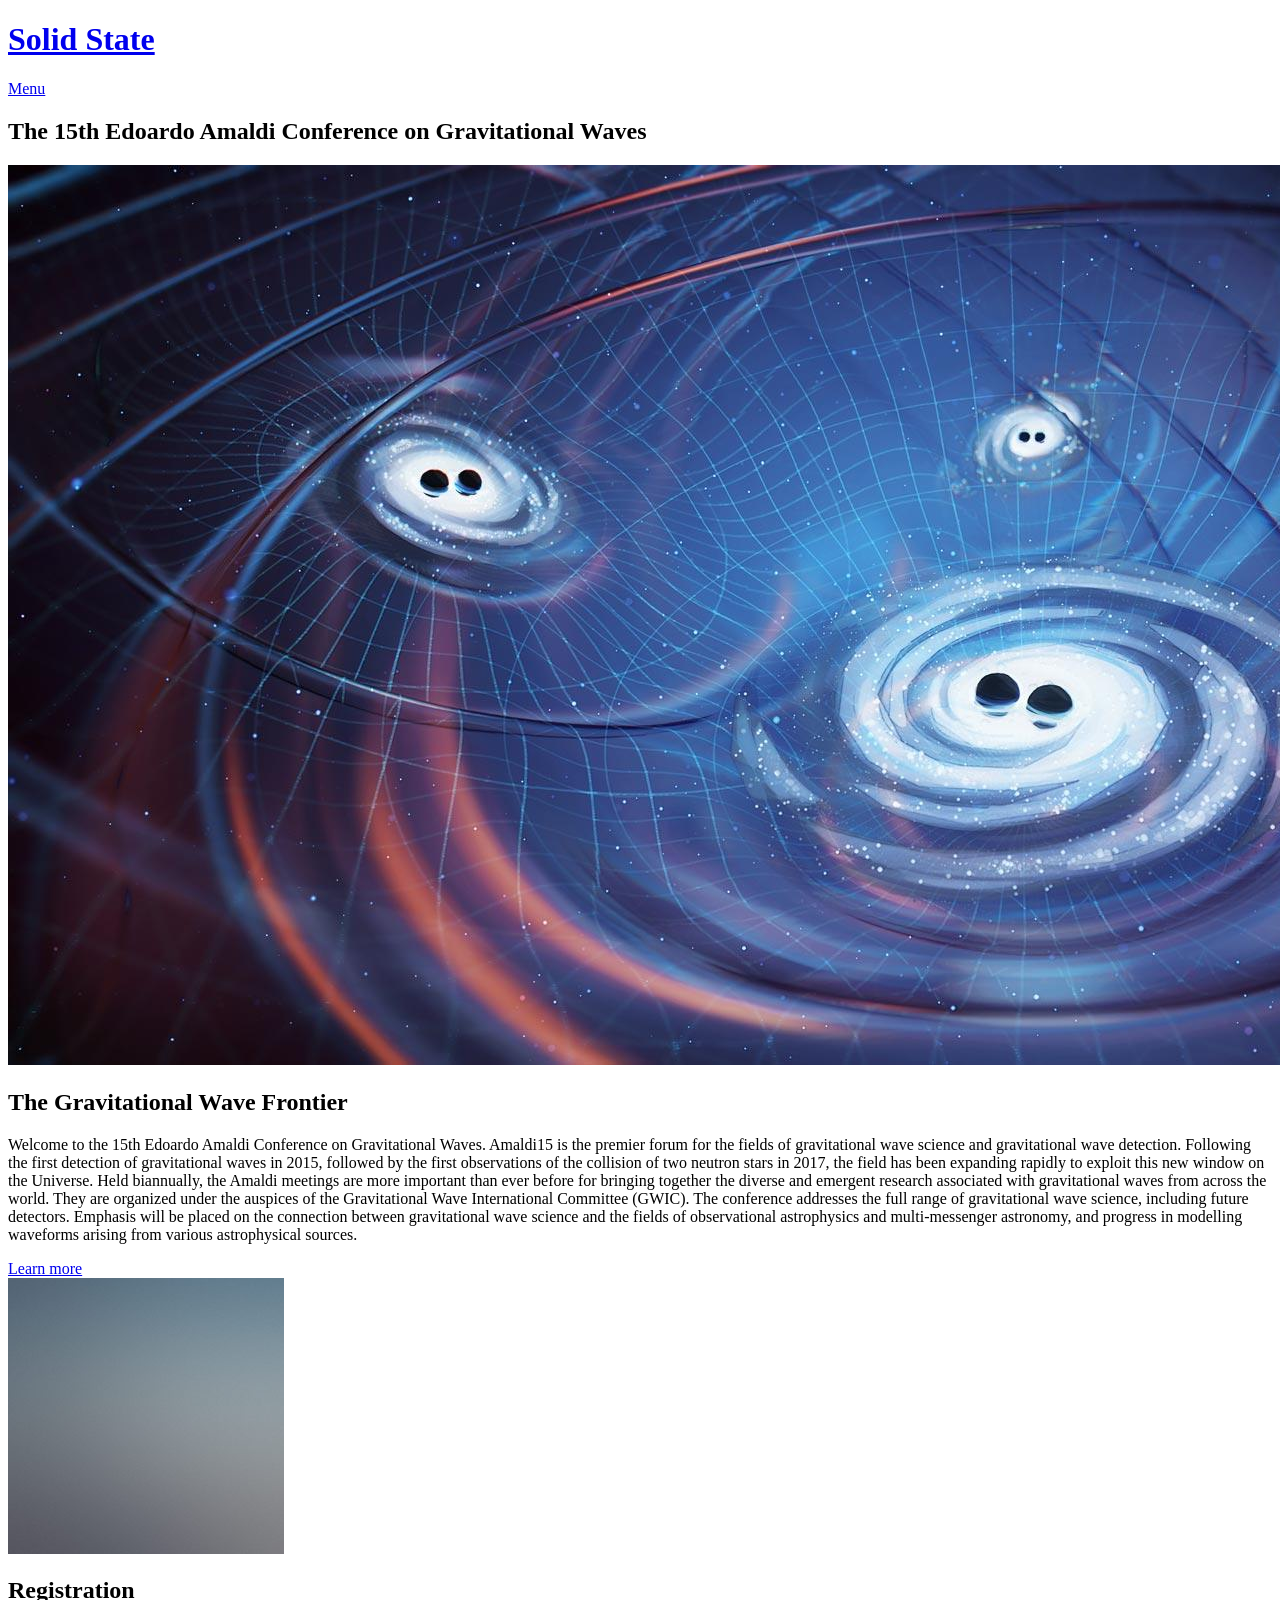
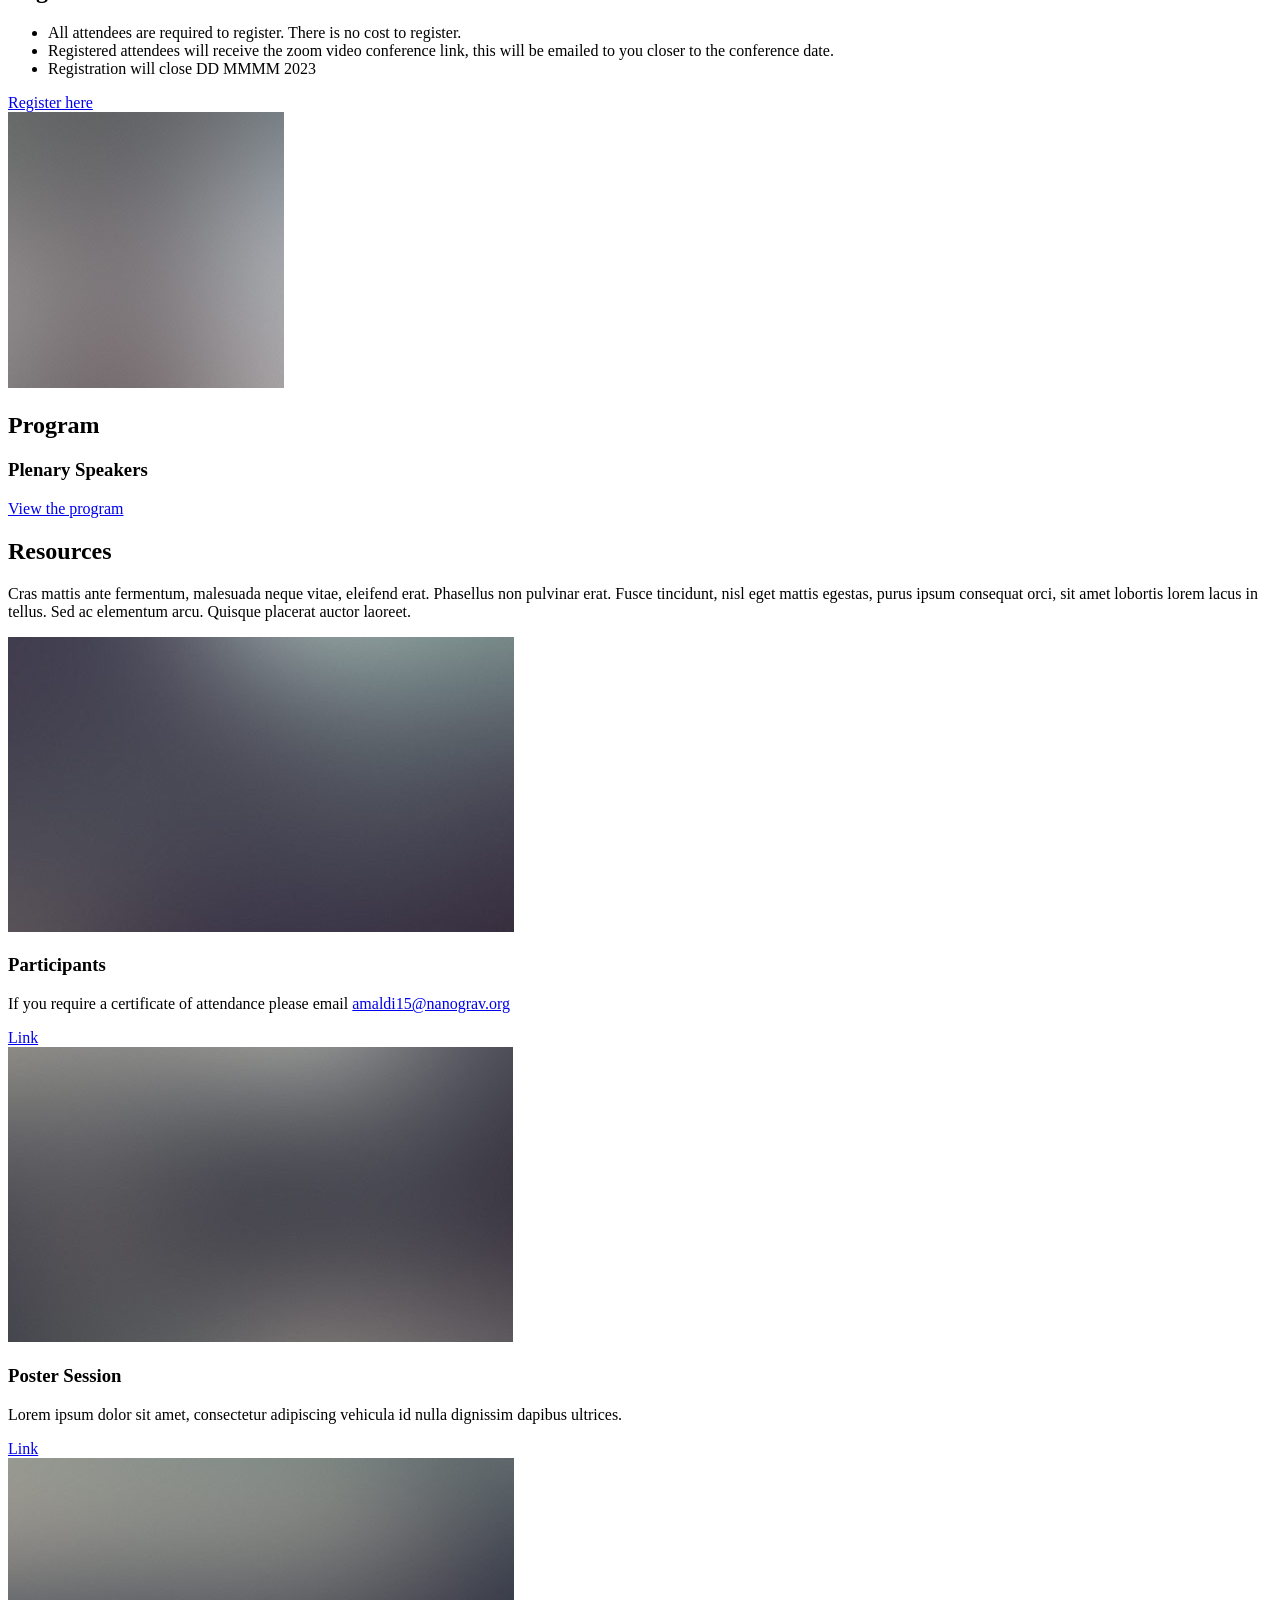
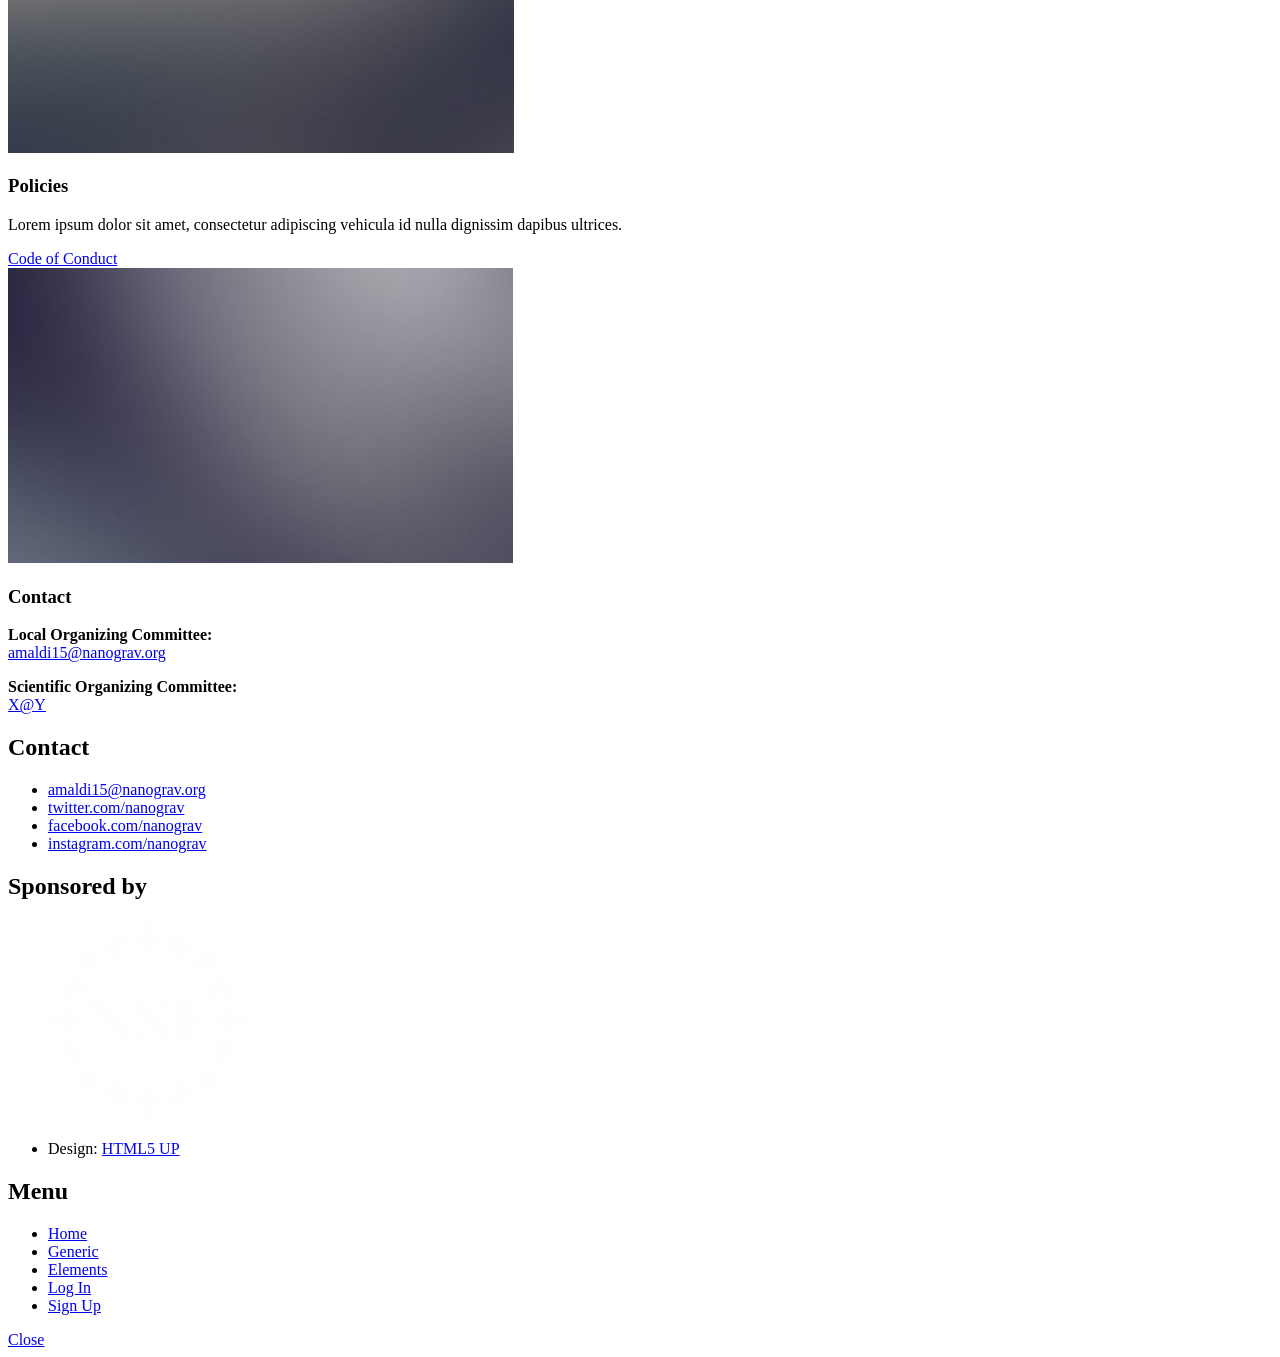
==== index.html @ c7d9ea50 "adding basic layout index and assets" ====
<!DOCTYPE HTML>
<!--
	Solid State by HTML5 UP
	html5up.net | @ajlkn
	Free for personal and commercial use under the CCA 3.0 license (html5up.net/license)
-->
<html>
	<head>
		<title>15th Edoardo Amaldi Conference</title>
		<meta charset="utf-8" />
		<meta name="viewport" content="width=device-width, initial-scale=1, user-scalable=no" />
		<link rel="stylesheet" href="assets/css/main.css" />
		<noscript><link rel="stylesheet" href="assets/css/noscript.css" /></noscript>
	</head>
	<body class="is-preload">

		<!-- Page Wrapper -->
			<div id="page-wrapper">

				<!-- Header -->
					<header id="header" class="alt">
						<h1><a href="index.html">Solid State</a></h1>
						<nav>
							<a href="#menu">Menu</a>
						</nav>
					</header>

				<!-- Menu -->
					<nav id="menu">
						<div class="inner">
							<h2>Menu</h2>
							<ul class="links">
								<li><a href="index.html">Home</a></li>
								<li><a href="generic.html">Generic</a></li>
								<li><a href="elements.html">Elements</a></li>
								<li><a href="#">Log In</a></li>
								<li><a href="#">Sign Up</a></li>
							</ul>
							<a href="#" class="close">Close</a>
						</div>
					</nav>

				<!-- Banner -->
					<section id="banner">
						<div class="inner">
							<div class="logo"><span class="icon fa-gem"></span></div>
							<h2>The 15th Edoardo Amaldi Conference on Gravitational Waves</h2>
							<!-- <p>Another free + fully responsive site template by <a href="http://html5up.net">HTML5 UP</a></p>-->
						</div>
					</section>

				<!-- Wrapper -->
					<section id="wrapper">

						<!-- One -->
							<section id="one" class="wrapper spotlight style1">
								<div class="inner">
									<a href="#" class="image"><img src="images/DRAFT_Nanograv_03_GravWaves_091522.jpeg" alt="" /></a>
									<div class="content">
										<h2 class="major">The Gravitational Wave Frontier</h2>
										<p>Welcome to the 15th Edoardo Amaldi Conference on Gravitational Waves. Amaldi15 is the premier forum for the fields of gravitational wave science and gravitational wave detection. Following the first detection of gravitational waves in 2015, followed by the first observations of the collision of two neutron stars in 2017, the field has been expanding rapidly to exploit this new window on the Universe. Held biannually, the Amaldi meetings are more important than ever before for bringing together the diverse and emergent research associated with gravitational waves from across the world. They are organized under the auspices of the Gravitational Wave International Committee (GWIC). The conference addresses the full range of gravitational wave science, including future detectors. Emphasis will be placed on the connection between gravitational wave science and the fields of observational astrophysics and multi-messenger astronomy, and progress in modelling waveforms arising from various astrophysical sources.
										</p>
										<a href="#" class="special">Learn more</a>
									</div>
								</div>
							</section>

						<!-- Two -->
							<section id="two" class="wrapper alt spotlight style2">
								<div class="inner">
									<a href="#" class="image"><img src="images/pic02.jpg" alt="" /></a>
									<div class="content">
										<h2 class="major">Registration</h2>
										<p><ul><li>All attendees are required to register. There is no cost to register.</li>
											     <li>Registered attendees will receive the zoom video conference link, this will be emailed to you closer to the conference date.</li>
													 <li>Registration will close DD MMMM 2023</li></ul> </p>
									 <a href="#" class="special">Register here</a>
									</div>
								</div>
							</section>

						<!-- Three -->
							<section id="three" class="wrapper spotlight style3">
								<div class="inner">
									<a href="#" class="image"><img src="images/pic03.jpg" alt="" /></a>
									<div class="content">
										<h2 class="major">Program</h2>
										<p><h3>Plenary Speakers</h3></p>
										<a href="#" class="special">View the program</a>
									</div>
								</div>
							</section>








						<!-- Four -->
							<section id="four" class="wrapper alt style1">
								<div class="inner">
									<h2 class="major">Resources</h2>
									<p>Cras mattis ante fermentum, malesuada neque vitae, eleifend erat. Phasellus non pulvinar erat. Fusce tincidunt, nisl eget mattis egestas, purus ipsum consequat orci, sit amet lobortis lorem lacus in tellus. Sed ac elementum arcu. Quisque placerat auctor laoreet.</p>
									<section class="features">
										<article>
											<a href="#" class="image"><img src="images/pic04.jpg" alt="" /></a>
											<h3 class="major">Participants</h3>
											<p>If you require a certificate of attendance please email <a href="mailto:amaldi15@nanograv.org">amaldi15@nanograv.org</a></p>
											<a href="#" class="special">Link</a>
										</article>
										<article>
											<a href="#" class="image"><img src="images/pic05.jpg" alt="" /></a>
											<h3 class="major">Poster Session</h3>
											<p>Lorem ipsum dolor sit amet, consectetur adipiscing vehicula id nulla dignissim dapibus ultrices.</p>
											<a href="#" class="special">Link</a>
										</article>
										<article>
											<a href="#" class="image"><img src="images/pic06.jpg" alt="" /></a>
											<h3 class="major">Policies</h3>
											<p>Lorem ipsum dolor sit amet, consectetur adipiscing vehicula id nulla dignissim dapibus ultrices.</p>
											<a href="#" class="special">Code of Conduct</a>
										</article>
										<article>
											<a href="#" class="image"><img src="images/pic07.jpg" alt="" /></a>
											<h3 class="major">Contact</h3>
												<p><b>Local Organizing Committee:</b><br> <a href="mailto:amaldi15@nanograv.org">amaldi15@nanograv.org</a></p>
  										  <p><b>Scientific Organizing Committee:</b><br> <a href="#">X@Y</a></p>
											</p>
										</article>
									</section>
								</div>
							</section>

					</section>

				<!-- Footer -->
					<section id="footer">
						<div class="inner">
							<h2 class="major">Contact</h2>
							<ul class="contact">
								<li class="icon solid fa-envelope"><a href="mailto:amaldi15@nanograv.org">amaldi15@nanograv.org</a></li>
								<li class="icon brands fa-twitter"><a href="https://twitter.com/nanograv">twitter.com/nanograv</a></li>
								<li class="icon brands fa-facebook-f"><a href="https://facebook.com/nanograv">facebook.com/nanograv</a></li>
								<li class="icon brands fa-instagram"><a href="https://instagram.com/nanograv">instagram.com/nanograv</a></li>
							</ul>

							<h2 class="major">Sponsored by</h2>
							<ul>
               <li style="display:inline"><a href="https://www.nsf.gov/" class="image"><img alt="NSF logo" src="images/logo-nsf.png" style="max-width:200px;width:50%" /></a></li>
               <li style="display:inline"><a href="https://www.nserc-crsng.gc.ca/index_eng.asp" class="image"><img alt="NSERC logo" src="images/NSERC-logo.png" style="max-width:200px;width:50%" /></a></li>
							 <li style="display:inline"><a href="https://www.moore.org/" class="image"><img alt="Moore logo" src="images/moore-logo.png" style="max-width:200px;width:50%" /></a></li>
						 </ul>
							<ul class="copyright">
								<li>Design: <a href="http://html5up.net">HTML5 UP</a></li>
							</ul>
						</div>
					</section>

			</div>

		<!-- Scripts -->
			<script src="assets/js/jquery.min.js"></script>
			<script src="assets/js/jquery.scrollex.min.js"></script>
			<script src="assets/js/browser.min.js"></script>
			<script src="assets/js/breakpoints.min.js"></script>
			<script src="assets/js/util.js"></script>
			<script src="assets/js/main.js"></script>

	</body>
</html>
---- assets/css/main.css ----
@import url(fontawesome-all.min.css);
@import url("https://fonts.googleapis.com/css?family=Raleway:200,700|Source+Sans+Pro:300,600,300italic,600italic");

/*
	Solid State by HTML5 UP
	html5up.net | @ajlkn
	Free for personal and commercial use under the CCA 3.0 license (html5up.net/license)
*/

html, body, div, span, applet, object,
iframe, h1, h2, h3, h4, h5, h6, p, blockquote,
pre, a, abbr, acronym, address, big, cite,
code, del, dfn, em, img, ins, kbd, q, s, samp,
small, strike, strong, sub, sup, tt, var, b,
u, i, center, dl, dt, dd, ol, ul, li, fieldset,
form, label, legend, table, caption, tbody,
tfoot, thead, tr, th, td, article, aside,
canvas, details, embed, figure, figcaption,
footer, header, hgroup, menu, nav, output, ruby,
section, summary, time, mark, audio, video {
	margin: 0;
	padding: 0;
	border: 0;
	font-size: 100%;
	font: inherit;
	vertical-align: baseline;}

article, aside, details, figcaption, figure,
footer, header, hgroup, menu, nav, section {
	display: block;}

body {
	line-height: 1;
}

ol, ul {
	list-style: none;
}

blockquote, q {
	quotes: none;
}

	blockquote:before, blockquote:after, q:before, q:after {
		content: '';
		content: none;
	}

table {
	border-collapse: collapse;
	border-spacing: 0;
}

body {
	-webkit-text-size-adjust: none;
}

mark {
	background-color: transparent;
	color: inherit;
}

input::-moz-focus-inner {
	border: 0;
	padding: 0;
}

input, select, textarea {
	-moz-appearance: none;
	-webkit-appearance: none;
	-ms-appearance: none;
	appearance: none;
}

/* Basic */

	@-ms-viewport {
		width: device-width;
	}

	body {
		-ms-overflow-style: scrollbar;
	}

	@media screen and (max-width: 480px) {

		html, body {
			min-width: 320px;
		}

	}

	html {
		box-sizing: border-box;
	}

	*, *:before, *:after {
		box-sizing: inherit;
	}

	body {
		background-color: #2e3141;
		background-image: linear-gradient(to top, rgba(46, 49, 65, 0.8), rgba(46, 49, 65, 0.8)), url("../../images/bg.jpg");
		background-size: auto, cover;
		background-attachment: fixed, fixed;
		background-position: center, center;
	}

		body.is-preload *, body.is-preload *:before, body.is-preload *:after {
			-moz-animation: none !important;
			-webkit-animation: none !important;
			-ms-animation: none !important;
			animation: none !important;
			-moz-transition: none !important;
			-webkit-transition: none !important;
			-ms-transition: none !important;
			transition: none !important;
		}

/* Type */

	body, input, select, textarea {
		color: #ffffff;
		font-family: "Source Sans Pro", Helvetica, sans-serif;
		font-size: 16.5pt;
		font-weight: 300;
		line-height: 1.65;
	}

		@media screen and (max-width: 1680px) {

			body, input, select, textarea {
				font-size: 13pt;
			}

		}

		@media screen and (max-width: 1280px) {

			body, input, select, textarea {
				font-size: 12pt;
			}

		}

		@media screen and (max-width: 980px) {

			body, input, select, textarea {
				font-size: 12pt;
			}

		}

		@media screen and (max-width: 736px) {

			body, input, select, textarea {
				font-size: 12pt;
			}

		}

		@media screen and (max-width: 480px) {

			body, input, select, textarea {
				font-size: 12pt;
			}

		}

	a {
		-moz-transition: color 0.2s ease-in-out, border-bottom-color 0.2s ease-in-out;
		-webkit-transition: color 0.2s ease-in-out, border-bottom-color 0.2s ease-in-out;
		-ms-transition: color 0.2s ease-in-out, border-bottom-color 0.2s ease-in-out;
		transition: color 0.2s ease-in-out, border-bottom-color 0.2s ease-in-out;
		border-bottom: dotted 1px rgba(255, 255, 255, 0.35);
		color: #ffffff;
		text-decoration: none;
	}

		a:hover {
			border-bottom-color: transparent;
			color: #ffffff !important;
		}

		a.special:not(.button) {
			text-decoration: none;
			border-bottom: 0;
			display: block;
			font-family: Raleway, Helvetica, sans-serif;
			font-size: 0.8em;
			font-weight: 700;
			letter-spacing: 0.1em;
			margin: 0 0 2em 0;
			text-transform: uppercase;
		}

			a.special:not(.button):before {
				-moz-osx-font-smoothing: grayscale;
				-webkit-font-smoothing: antialiased;
				display: inline-block;
				font-style: normal;
				font-variant: normal;
				text-rendering: auto;
				line-height: 1;
				text-transform: none !important;
				font-family: 'Font Awesome 5 Free';
				font-weight: 900;
			}

			a.special:not(.button):before {
				-moz-transition: background-color 0.2s ease-in-out;
				-webkit-transition: background-color 0.2s ease-in-out;
				-ms-transition: background-color 0.2s ease-in-out;
				transition: background-color 0.2s ease-in-out;
				border-radius: 100%;
				border: solid 2px rgba(255, 255, 255, 0.125);
				content: '\f105';
				display: inline-block;
				font-size: 1.25em;
				height: 2em;
				line-height: 1.75em;
				margin-right: 0.85em;
				text-align: center;
				text-indent: 0.15em;
				vertical-align: middle;
				width: 2em;
			}

			a.special:not(.button):hover:before {
				background-color: rgba(255, 255, 255, 0.025);
			}

			a.special:not(.button):active:before {
				background-color: rgba(255, 255, 255, 0.075);
			}

	strong, b {
		color: #ffffff;
		font-weight: 600;
	}

	em, i {
		font-style: italic;
	}

	p {
		margin: 0 0 2em 0;
	}

	h1, h2, h3, h4, h5, h6 {
		color: #ffffff;
		font-family: Raleway, Helvetica, sans-serif;
		font-weight: 700;
		letter-spacing: 0.1em;
		margin: 0 0 1em 0;
		text-transform: uppercase;
	}

		h1 a, h2 a, h3 a, h4 a, h5 a, h6 a {
			color: inherit;
			text-decoration: none;
			border-bottom: 0;
		}

		h1 span, h2 span, h3 span, h4 span, h5 span, h6 span {
			font-weight: 200;
		}

		h1.major, h2.major, h3.major, h4.major, h5.major, h6.major {
			padding-bottom: 1em;
			border-bottom: solid 2px rgba(255, 255, 255, 0.125);
		}

	h2 {
		font-size: 1.2em;
	}

	h3 {
		font-size: 0.9em;
	}

	h4 {
		font-size: 0.7em;
	}

	h5 {
		font-size: 0.7em;
	}

	h6 {
		font-size: 0.7em;
	}

	@media screen and (max-width: 736px) {

		h2 {
			font-size: 1em;
		}

		h3 {
			font-size: 0.8em;
		}

	}

	sub {
		font-size: 0.8em;
		position: relative;
		top: 0.5em;
	}

	sup {
		font-size: 0.8em;
		position: relative;
		top: -0.5em;
	}

	blockquote {
		border-left: solid 4px rgba(255, 255, 255, 0.125);
		font-style: italic;
		margin: 0 0 2em 0;
		padding: 0.5em 0 0.5em 2em;
	}

	code {
		background: rgba(255, 255, 255, 0.025);
		border-radius: 5px;
		border: solid 2px rgba(255, 255, 255, 0.125);
		font-family: "Courier New", monospace;
		font-size: 0.9em;
		margin: 0 0.25em;
		padding: 0.25em 0.65em;
	}

	pre {
		-webkit-overflow-scrolling: touch;
		font-family: "Courier New", monospace;
		font-size: 0.9em;
		margin: 0 0 2em 0;
	}

		pre code {
			display: block;
			line-height: 1.75em;
			padding: 1em 1.5em;
			overflow-x: auto;
		}

	hr {
		border: 0;
		border-bottom: solid 2px rgba(255, 255, 255, 0.125);
		margin: 2.5em 0;
	}

		hr.major {
			margin: 4em 0;
		}

	.align-left {
		text-align: left;
	}

	.align-center {
		text-align: center;
	}

	.align-right {
		text-align: right;
	}

/* Row */

	.row {
		display: flex;
		flex-wrap: wrap;
		box-sizing: border-box;
		align-items: stretch;
	}

		.row > * {
			box-sizing: border-box;
		}

		.row.gtr-uniform > * > :last-child {
			margin-bottom: 0;
		}

		.row.aln-left {
			justify-content: flex-start;
		}

		.row.aln-center {
			justify-content: center;
		}

		.row.aln-right {
			justify-content: flex-end;
		}

		.row.aln-top {
			align-items: flex-start;
		}

		.row.aln-middle {
			align-items: center;
		}

		.row.aln-bottom {
			align-items: flex-end;
		}

		.row > .imp {
			order: -1;
		}

		.row > .col-1 {
			width: 8.33333%;
		}

		.row > .off-1 {
			margin-left: 8.33333%;
		}

		.row > .col-2 {
			width: 16.66667%;
		}

		.row > .off-2 {
			margin-left: 16.66667%;
		}

		.row > .col-3 {
			width: 25%;
		}

		.row > .off-3 {
			margin-left: 25%;
		}

		.row > .col-4 {
			width: 33.33333%;
		}

		.row > .off-4 {
			margin-left: 33.33333%;
		}

		.row > .col-5 {
			width: 41.66667%;
		}

		.row > .off-5 {
			margin-left: 41.66667%;
		}

		.row > .col-6 {
			width: 50%;
		}

		.row > .off-6 {
			margin-left: 50%;
		}

		.row > .col-7 {
			width: 58.33333%;
		}

		.row > .off-7 {
			margin-left: 58.33333%;
		}

		.row > .col-8 {
			width: 66.66667%;
		}

		.row > .off-8 {
			margin-left: 66.66667%;
		}

		.row > .col-9 {
			width: 75%;
		}

		.row > .off-9 {
			margin-left: 75%;
		}

		.row > .col-10 {
			width: 83.33333%;
		}

		.row > .off-10 {
			margin-left: 83.33333%;
		}

		.row > .col-11 {
			width: 91.66667%;
		}

		.row > .off-11 {
			margin-left: 91.66667%;
		}

		.row > .col-12 {
			width: 100%;
		}

		.row > .off-12 {
			margin-left: 100%;
		}

		.row.gtr-0 {
			margin-top: 0;
			margin-left: 0em;
		}

			.row.gtr-0 > * {
				padding: 0 0 0 0em;
			}

			.row.gtr-0.gtr-uniform {
				margin-top: 0em;
			}

				.row.gtr-0.gtr-uniform > * {
					padding-top: 0em;
				}

		.row.gtr-25 {
			margin-top: 0;
			margin-left: -0.4375em;
		}

			.row.gtr-25 > * {
				padding: 0 0 0 0.4375em;
			}

			.row.gtr-25.gtr-uniform {
				margin-top: -0.4375em;
			}

				.row.gtr-25.gtr-uniform > * {
					padding-top: 0.4375em;
				}

		.row.gtr-50 {
			margin-top: 0;
			margin-left: -0.875em;
		}

			.row.gtr-50 > * {
				padding: 0 0 0 0.875em;
			}

			.row.gtr-50.gtr-uniform {
				margin-top: -0.875em;
			}

				.row.gtr-50.gtr-uniform > * {
					padding-top: 0.875em;
				}

		.row {
			margin-top: 0;
			margin-left: -1.75em;
		}

			.row > * {
				padding: 0 0 0 1.75em;
			}

			.row.gtr-uniform {
				margin-top: -1.75em;
			}

				.row.gtr-uniform > * {
					padding-top: 1.75em;
				}

		.row.gtr-150 {
			margin-top: 0;
			margin-left: -2.625em;
		}

			.row.gtr-150 > * {
				padding: 0 0 0 2.625em;
			}

			.row.gtr-150.gtr-uniform {
				margin-top: -2.625em;
			}

				.row.gtr-150.gtr-uniform > * {
					padding-top: 2.625em;
				}

		.row.gtr-200 {
			margin-top: 0;
			margin-left: -3.5em;
		}

			.row.gtr-200 > * {
				padding: 0 0 0 3.5em;
			}

			.row.gtr-200.gtr-uniform {
				margin-top: -3.5em;
			}

				.row.gtr-200.gtr-uniform > * {
					padding-top: 3.5em;
				}

		@media screen and (max-width: 1680px) {

			.row {
				display: flex;
				flex-wrap: wrap;
				box-sizing: border-box;
				align-items: stretch;
			}

				.row > * {
					box-sizing: border-box;
				}

				.row.gtr-uniform > * > :last-child {
					margin-bottom: 0;
				}

				.row.aln-left {
					justify-content: flex-start;
				}

				.row.aln-center {
					justify-content: center;
				}

				.row.aln-right {
					justify-content: flex-end;
				}

				.row.aln-top {
					align-items: flex-start;
				}

				.row.aln-middle {
					align-items: center;
				}

				.row.aln-bottom {
					align-items: flex-end;
				}

				.row > .imp-xlarge {
					order: -1;
				}

				.row > .col-1-xlarge {
					width: 8.33333%;
				}

				.row > .off-1-xlarge {
					margin-left: 8.33333%;
				}

				.row > .col-2-xlarge {
					width: 16.66667%;
				}

				.row > .off-2-xlarge {
					margin-left: 16.66667%;
				}

				.row > .col-3-xlarge {
					width: 25%;
				}

				.row > .off-3-xlarge {
					margin-left: 25%;
				}

				.row > .col-4-xlarge {
					width: 33.33333%;
				}

				.row > .off-4-xlarge {
					margin-left: 33.33333%;
				}

				.row > .col-5-xlarge {
					width: 41.66667%;
				}

				.row > .off-5-xlarge {
					margin-left: 41.66667%;
				}

				.row > .col-6-xlarge {
					width: 50%;
				}

				.row > .off-6-xlarge {
					margin-left: 50%;
				}

				.row > .col-7-xlarge {
					width: 58.33333%;
				}

				.row > .off-7-xlarge {
					margin-left: 58.33333%;
				}

				.row > .col-8-xlarge {
					width: 66.66667%;
				}

				.row > .off-8-xlarge {
					margin-left: 66.66667%;
				}

				.row > .col-9-xlarge {
					width: 75%;
				}

				.row > .off-9-xlarge {
					margin-left: 75%;
				}

				.row > .col-10-xlarge {
					width: 83.33333%;
				}

				.row > .off-10-xlarge {
					margin-left: 83.33333%;
				}

				.row > .col-11-xlarge {
					width: 91.66667%;
				}

				.row > .off-11-xlarge {
					margin-left: 91.66667%;
				}

				.row > .col-12-xlarge {
					width: 100%;
				}

				.row > .off-12-xlarge {
					margin-left: 100%;
				}

				.row.gtr-0 {
					margin-top: 0;
					margin-left: 0em;
				}

					.row.gtr-0 > * {
						padding: 0 0 0 0em;
					}

					.row.gtr-0.gtr-uniform {
						margin-top: 0em;
					}

						.row.gtr-0.gtr-uniform > * {
							padding-top: 0em;
						}

				.row.gtr-25 {
					margin-top: 0;
					margin-left: -0.4375em;
				}

					.row.gtr-25 > * {
						padding: 0 0 0 0.4375em;
					}

					.row.gtr-25.gtr-uniform {
						margin-top: -0.4375em;
					}

						.row.gtr-25.gtr-uniform > * {
							padding-top: 0.4375em;
						}

				.row.gtr-50 {
					margin-top: 0;
					margin-left: -0.875em;
				}

					.row.gtr-50 > * {
						padding: 0 0 0 0.875em;
					}

					.row.gtr-50.gtr-uniform {
						margin-top: -0.875em;
					}

						.row.gtr-50.gtr-uniform > * {
							padding-top: 0.875em;
						}

				.row {
					margin-top: 0;
					margin-left: -1.75em;
				}

					.row > * {
						padding: 0 0 0 1.75em;
					}

					.row.gtr-uniform {
						margin-top: -1.75em;
					}

						.row.gtr-uniform > * {
							padding-top: 1.75em;
						}

				.row.gtr-150 {
					margin-top: 0;
					margin-left: -2.625em;
				}

					.row.gtr-150 > * {
						padding: 0 0 0 2.625em;
					}

					.row.gtr-150.gtr-uniform {
						margin-top: -2.625em;
					}

						.row.gtr-150.gtr-uniform > * {
							padding-top: 2.625em;
						}

				.row.gtr-200 {
					margin-top: 0;
					margin-left: -3.5em;
				}

					.row.gtr-200 > * {
						padding: 0 0 0 3.5em;
					}

					.row.gtr-200.gtr-uniform {
						margin-top: -3.5em;
					}

						.row.gtr-200.gtr-uniform > * {
							padding-top: 3.5em;
						}

		}

		@media screen and (max-width: 1280px) {

			.row {
				display: flex;
				flex-wrap: wrap;
				box-sizing: border-box;
				align-items: stretch;
			}

				.row > * {
					box-sizing: border-box;
				}

				.row.gtr-uniform > * > :last-child {
					margin-bottom: 0;
				}

				.row.aln-left {
					justify-content: flex-start;
				}

				.row.aln-center {
					justify-content: center;
				}

				.row.aln-right {
					justify-content: flex-end;
				}

				.row.aln-top {
					align-items: flex-start;
				}

				.row.aln-middle {
					align-items: center;
				}

				.row.aln-bottom {
					align-items: flex-end;
				}

				.row > .imp-large {
					order: -1;
				}

				.row > .col-1-large {
					width: 8.33333%;
				}

				.row > .off-1-large {
					margin-left: 8.33333%;
				}

				.row > .col-2-large {
					width: 16.66667%;
				}

				.row > .off-2-large {
					margin-left: 16.66667%;
				}

				.row > .col-3-large {
					width: 25%;
				}

				.row > .off-3-large {
					margin-left: 25%;
				}

				.row > .col-4-large {
					width: 33.33333%;
				}

				.row > .off-4-large {
					margin-left: 33.33333%;
				}

				.row > .col-5-large {
					width: 41.66667%;
				}

				.row > .off-5-large {
					margin-left: 41.66667%;
				}

				.row > .col-6-large {
					width: 50%;
				}

				.row > .off-6-large {
					margin-left: 50%;
				}

				.row > .col-7-large {
					width: 58.33333%;
				}

				.row > .off-7-large {
					margin-left: 58.33333%;
				}

				.row > .col-8-large {
					width: 66.66667%;
				}

				.row > .off-8-large {
					margin-left: 66.66667%;
				}

				.row > .col-9-large {
					width: 75%;
				}

				.row > .off-9-large {
					margin-left: 75%;
				}

				.row > .col-10-large {
					width: 83.33333%;
				}

				.row > .off-10-large {
					margin-left: 83.33333%;
				}

				.row > .col-11-large {
					width: 91.66667%;
				}

				.row > .off-11-large {
					margin-left: 91.66667%;
				}

				.row > .col-12-large {
					width: 100%;
				}

				.row > .off-12-large {
					margin-left: 100%;
				}

				.row.gtr-0 {
					margin-top: 0;
					margin-left: 0em;
				}

					.row.gtr-0 > * {
						padding: 0 0 0 0em;
					}

					.row.gtr-0.gtr-uniform {
						margin-top: 0em;
					}

						.row.gtr-0.gtr-uniform > * {
							padding-top: 0em;
						}

				.row.gtr-25 {
					margin-top: 0;
					margin-left: -0.4375em;
				}

					.row.gtr-25 > * {
						padding: 0 0 0 0.4375em;
					}

					.row.gtr-25.gtr-uniform {
						margin-top: -0.4375em;
					}

						.row.gtr-25.gtr-uniform > * {
							padding-top: 0.4375em;
						}

				.row.gtr-50 {
					margin-top: 0;
					margin-left: -0.875em;
				}

					.row.gtr-50 > * {
						padding: 0 0 0 0.875em;
					}

					.row.gtr-50.gtr-uniform {
						margin-top: -0.875em;
					}

						.row.gtr-50.gtr-uniform > * {
							padding-top: 0.875em;
						}

				.row {
					margin-top: 0;
					margin-left: -1.75em;
				}

					.row > * {
						padding: 0 0 0 1.75em;
					}

					.row.gtr-uniform {
						margin-top: -1.75em;
					}

						.row.gtr-uniform > * {
							padding-top: 1.75em;
						}

				.row.gtr-150 {
					margin-top: 0;
					margin-left: -2.625em;
				}

					.row.gtr-150 > * {
						padding: 0 0 0 2.625em;
					}

					.row.gtr-150.gtr-uniform {
						margin-top: -2.625em;
					}

						.row.gtr-150.gtr-uniform > * {
							padding-top: 2.625em;
						}

				.row.gtr-200 {
					margin-top: 0;
					margin-left: -3.5em;
				}

					.row.gtr-200 > * {
						padding: 0 0 0 3.5em;
					}

					.row.gtr-200.gtr-uniform {
						margin-top: -3.5em;
					}

						.row.gtr-200.gtr-uniform > * {
							padding-top: 3.5em;
						}

		}

		@media screen and (max-width: 980px) {

			.row {
				display: flex;
				flex-wrap: wrap;
				box-sizing: border-box;
				align-items: stretch;
			}

				.row > * {
					box-sizing: border-box;
				}

				.row.gtr-uniform > * > :last-child {
					margin-bottom: 0;
				}

				.row.aln-left {
					justify-content: flex-start;
				}

				.row.aln-center {
					justify-content: center;
				}

				.row.aln-right {
					justify-content: flex-end;
				}

				.row.aln-top {
					align-items: flex-start;
				}

				.row.aln-middle {
					align-items: center;
				}

				.row.aln-bottom {
					align-items: flex-end;
				}

				.row > .imp-medium {
					order: -1;
				}

				.row > .col-1-medium {
					width: 8.33333%;
				}

				.row > .off-1-medium {
					margin-left: 8.33333%;
				}

				.row > .col-2-medium {
					width: 16.66667%;
				}

				.row > .off-2-medium {
					margin-left: 16.66667%;
				}

				.row > .col-3-medium {
					width: 25%;
				}

				.row > .off-3-medium {
					margin-left: 25%;
				}

				.row > .col-4-medium {
					width: 33.33333%;
				}

				.row > .off-4-medium {
					margin-left: 33.33333%;
				}

				.row > .col-5-medium {
					width: 41.66667%;
				}

				.row > .off-5-medium {
					margin-left: 41.66667%;
				}

				.row > .col-6-medium {
					width: 50%;
				}

				.row > .off-6-medium {
					margin-left: 50%;
				}

				.row > .col-7-medium {
					width: 58.33333%;
				}

				.row > .off-7-medium {
					margin-left: 58.33333%;
				}

				.row > .col-8-medium {
					width: 66.66667%;
				}

				.row > .off-8-medium {
					margin-left: 66.66667%;
				}

				.row > .col-9-medium {
					width: 75%;
				}

				.row > .off-9-medium {
					margin-left: 75%;
				}

				.row > .col-10-medium {
					width: 83.33333%;
				}

				.row > .off-10-medium {
					margin-left: 83.33333%;
				}

				.row > .col-11-medium {
					width: 91.66667%;
				}

				.row > .off-11-medium {
					margin-left: 91.66667%;
				}

				.row > .col-12-medium {
					width: 100%;
				}

				.row > .off-12-medium {
					margin-left: 100%;
				}

				.row.gtr-0 {
					margin-top: 0;
					margin-left: 0em;
				}

					.row.gtr-0 > * {
						padding: 0 0 0 0em;
					}

					.row.gtr-0.gtr-uniform {
						margin-top: 0em;
					}

						.row.gtr-0.gtr-uniform > * {
							padding-top: 0em;
						}

				.row.gtr-25 {
					margin-top: 0;
					margin-left: -0.4375em;
				}

					.row.gtr-25 > * {
						padding: 0 0 0 0.4375em;
					}

					.row.gtr-25.gtr-uniform {
						margin-top: -0.4375em;
					}

						.row.gtr-25.gtr-uniform > * {
							padding-top: 0.4375em;
						}

				.row.gtr-50 {
					margin-top: 0;
					margin-left: -0.875em;
				}

					.row.gtr-50 > * {
						padding: 0 0 0 0.875em;
					}

					.row.gtr-50.gtr-uniform {
						margin-top: -0.875em;
					}

						.row.gtr-50.gtr-uniform > * {
							padding-top: 0.875em;
						}

				.row {
					margin-top: 0;
					margin-left: -1.75em;
				}

					.row > * {
						padding: 0 0 0 1.75em;
					}

					.row.gtr-uniform {
						margin-top: -1.75em;
					}

						.row.gtr-uniform > * {
							padding-top: 1.75em;
						}

				.row.gtr-150 {
					margin-top: 0;
					margin-left: -2.625em;
				}

					.row.gtr-150 > * {
						padding: 0 0 0 2.625em;
					}

					.row.gtr-150.gtr-uniform {
						margin-top: -2.625em;
					}

						.row.gtr-150.gtr-uniform > * {
							padding-top: 2.625em;
						}

				.row.gtr-200 {
					margin-top: 0;
					margin-left: -3.5em;
				}

					.row.gtr-200 > * {
						padding: 0 0 0 3.5em;
					}

					.row.gtr-200.gtr-uniform {
						margin-top: -3.5em;
					}

						.row.gtr-200.gtr-uniform > * {
							padding-top: 3.5em;
						}

		}

		@media screen and (max-width: 736px) {

			.row {
				display: flex;
				flex-wrap: wrap;
				box-sizing: border-box;
				align-items: stretch;
			}

				.row > * {
					box-sizing: border-box;
				}

				.row.gtr-uniform > * > :last-child {
					margin-bottom: 0;
				}

				.row.aln-left {
					justify-content: flex-start;
				}

				.row.aln-center {
					justify-content: center;
				}

				.row.aln-right {
					justify-content: flex-end;
				}

				.row.aln-top {
					align-items: flex-start;
				}

				.row.aln-middle {
					align-items: center;
				}

				.row.aln-bottom {
					align-items: flex-end;
				}

				.row > .imp-small {
					order: -1;
				}

				.row > .col-1-small {
					width: 8.33333%;
				}

				.row > .off-1-small {
					margin-left: 8.33333%;
				}

				.row > .col-2-small {
					width: 16.66667%;
				}

				.row > .off-2-small {
					margin-left: 16.66667%;
				}

				.row > .col-3-small {
					width: 25%;
				}

				.row > .off-3-small {
					margin-left: 25%;
				}

				.row > .col-4-small {
					width: 33.33333%;
				}

				.row > .off-4-small {
					margin-left: 33.33333%;
				}

				.row > .col-5-small {
					width: 41.66667%;
				}

				.row > .off-5-small {
					margin-left: 41.66667%;
				}

				.row > .col-6-small {
					width: 50%;
				}

				.row > .off-6-small {
					margin-left: 50%;
				}

				.row > .col-7-small {
					width: 58.33333%;
				}

				.row > .off-7-small {
					margin-left: 58.33333%;
				}

				.row > .col-8-small {
					width: 66.66667%;
				}

				.row > .off-8-small {
					margin-left: 66.66667%;
				}

				.row > .col-9-small {
					width: 75%;
				}

				.row > .off-9-small {
					margin-left: 75%;
				}

				.row > .col-10-small {
					width: 83.33333%;
				}

				.row > .off-10-small {
					margin-left: 83.33333%;
				}

				.row > .col-11-small {
					width: 91.66667%;
				}

				.row > .off-11-small {
					margin-left: 91.66667%;
				}

				.row > .col-12-small {
					width: 100%;
				}

				.row > .off-12-small {
					margin-left: 100%;
				}

				.row.gtr-0 {
					margin-top: 0;
					margin-left: 0em;
				}

					.row.gtr-0 > * {
						padding: 0 0 0 0em;
					}

					.row.gtr-0.gtr-uniform {
						margin-top: 0em;
					}

						.row.gtr-0.gtr-uniform > * {
							padding-top: 0em;
						}

				.row.gtr-25 {
					margin-top: 0;
					margin-left: -0.3125em;
				}

					.row.gtr-25 > * {
						padding: 0 0 0 0.3125em;
					}

					.row.gtr-25.gtr-uniform {
						margin-top: -0.3125em;
					}

						.row.gtr-25.gtr-uniform > * {
							padding-top: 0.3125em;
						}

				.row.gtr-50 {
					margin-top: 0;
					margin-left: -0.625em;
				}

					.row.gtr-50 > * {
						padding: 0 0 0 0.625em;
					}

					.row.gtr-50.gtr-uniform {
						margin-top: -0.625em;
					}

						.row.gtr-50.gtr-uniform > * {
							padding-top: 0.625em;
						}

				.row {
					margin-top: 0;
					margin-left: -1.25em;
				}

					.row > * {
						padding: 0 0 0 1.25em;
					}

					.row.gtr-uniform {
						margin-top: -1.25em;
					}

						.row.gtr-uniform > * {
							padding-top: 1.25em;
						}

				.row.gtr-150 {
					margin-top: 0;
					margin-left: -1.875em;
				}

					.row.gtr-150 > * {
						padding: 0 0 0 1.875em;
					}

					.row.gtr-150.gtr-uniform {
						margin-top: -1.875em;
					}

						.row.gtr-150.gtr-uniform > * {
							padding-top: 1.875em;
						}

				.row.gtr-200 {
					margin-top: 0;
					margin-left: -2.5em;
				}

					.row.gtr-200 > * {
						padding: 0 0 0 2.5em;
					}

					.row.gtr-200.gtr-uniform {
						margin-top: -2.5em;
					}

						.row.gtr-200.gtr-uniform > * {
							padding-top: 2.5em;
						}

		}

		@media screen and (max-width: 480px) {

			.row {
				display: flex;
				flex-wrap: wrap;
				box-sizing: border-box;
				align-items: stretch;
			}

				.row > * {
					box-sizing: border-box;
				}

				.row.gtr-uniform > * > :last-child {
					margin-bottom: 0;
				}

				.row.aln-left {
					justify-content: flex-start;
				}

				.row.aln-center {
					justify-content: center;
				}

				.row.aln-right {
					justify-content: flex-end;
				}

				.row.aln-top {
					align-items: flex-start;
				}

				.row.aln-middle {
					align-items: center;
				}

				.row.aln-bottom {
					align-items: flex-end;
				}

				.row > .imp-xsmall {
					order: -1;
				}

				.row > .col-1-xsmall {
					width: 8.33333%;
				}

				.row > .off-1-xsmall {
					margin-left: 8.33333%;
				}

				.row > .col-2-xsmall {
					width: 16.66667%;
				}

				.row > .off-2-xsmall {
					margin-left: 16.66667%;
				}

				.row > .col-3-xsmall {
					width: 25%;
				}

				.row > .off-3-xsmall {
					margin-left: 25%;
				}

				.row > .col-4-xsmall {
					width: 33.33333%;
				}

				.row > .off-4-xsmall {
					margin-left: 33.33333%;
				}

				.row > .col-5-xsmall {
					width: 41.66667%;
				}

				.row > .off-5-xsmall {
					margin-left: 41.66667%;
				}

				.row > .col-6-xsmall {
					width: 50%;
				}

				.row > .off-6-xsmall {
					margin-left: 50%;
				}

				.row > .col-7-xsmall {
					width: 58.33333%;
				}

				.row > .off-7-xsmall {
					margin-left: 58.33333%;
				}

				.row > .col-8-xsmall {
					width: 66.66667%;
				}

				.row > .off-8-xsmall {
					margin-left: 66.66667%;
				}

				.row > .col-9-xsmall {
					width: 75%;
				}

				.row > .off-9-xsmall {
					margin-left: 75%;
				}

				.row > .col-10-xsmall {
					width: 83.33333%;
				}

				.row > .off-10-xsmall {
					margin-left: 83.33333%;
				}

				.row > .col-11-xsmall {
					width: 91.66667%;
				}

				.row > .off-11-xsmall {
					margin-left: 91.66667%;
				}

				.row > .col-12-xsmall {
					width: 100%;
				}

				.row > .off-12-xsmall {
					margin-left: 100%;
				}

				.row.gtr-0 {
					margin-top: 0;
					margin-left: 0em;
				}

					.row.gtr-0 > * {
						padding: 0 0 0 0em;
					}

					.row.gtr-0.gtr-uniform {
						margin-top: 0em;
					}

						.row.gtr-0.gtr-uniform > * {
							padding-top: 0em;
						}

				.row.gtr-25 {
					margin-top: 0;
					margin-left: -0.3125em;
				}

					.row.gtr-25 > * {
						padding: 0 0 0 0.3125em;
					}

					.row.gtr-25.gtr-uniform {
						margin-top: -0.3125em;
					}

						.row.gtr-25.gtr-uniform > * {
							padding-top: 0.3125em;
						}

				.row.gtr-50 {
					margin-top: 0;
					margin-left: -0.625em;
				}

					.row.gtr-50 > * {
						padding: 0 0 0 0.625em;
					}

					.row.gtr-50.gtr-uniform {
						margin-top: -0.625em;
					}

						.row.gtr-50.gtr-uniform > * {
							padding-top: 0.625em;
						}

				.row {
					margin-top: 0;
					margin-left: -1.25em;
				}

					.row > * {
						padding: 0 0 0 1.25em;
					}

					.row.gtr-uniform {
						margin-top: -1.25em;
					}

						.row.gtr-uniform > * {
							padding-top: 1.25em;
						}

				.row.gtr-150 {
					margin-top: 0;
					margin-left: -1.875em;
				}

					.row.gtr-150 > * {
						padding: 0 0 0 1.875em;
					}

					.row.gtr-150.gtr-uniform {
						margin-top: -1.875em;
					}

						.row.gtr-150.gtr-uniform > * {
							padding-top: 1.875em;
						}

				.row.gtr-200 {
					margin-top: 0;
					margin-left: -2.5em;
				}

					.row.gtr-200 > * {
						padding: 0 0 0 2.5em;
					}

					.row.gtr-200.gtr-uniform {
						margin-top: -2.5em;
					}

						.row.gtr-200.gtr-uniform > * {
							padding-top: 2.5em;
						}

		}

		@media screen and (max-width: 360px) {

			.row {
				display: flex;
				flex-wrap: wrap;
				box-sizing: border-box;
				align-items: stretch;
			}

				.row > * {
					box-sizing: border-box;
				}

				.row.gtr-uniform > * > :last-child {
					margin-bottom: 0;
				}

				.row.aln-left {
					justify-content: flex-start;
				}

				.row.aln-center {
					justify-content: center;
				}

				.row.aln-right {
					justify-content: flex-end;
				}

				.row.aln-top {
					align-items: flex-start;
				}

				.row.aln-middle {
					align-items: center;
				}

				.row.aln-bottom {
					align-items: flex-end;
				}

				.row > .imp-xxsmall {
					order: -1;
				}

				.row > .col-1-xxsmall {
					width: 8.33333%;
				}

				.row > .off-1-xxsmall {
					margin-left: 8.33333%;
				}

				.row > .col-2-xxsmall {
					width: 16.66667%;
				}

				.row > .off-2-xxsmall {
					margin-left: 16.66667%;
				}

				.row > .col-3-xxsmall {
					width: 25%;
				}

				.row > .off-3-xxsmall {
					margin-left: 25%;
				}

				.row > .col-4-xxsmall {
					width: 33.33333%;
				}

				.row > .off-4-xxsmall {
					margin-left: 33.33333%;
				}

				.row > .col-5-xxsmall {
					width: 41.66667%;
				}

				.row > .off-5-xxsmall {
					margin-left: 41.66667%;
				}

				.row > .col-6-xxsmall {
					width: 50%;
				}

				.row > .off-6-xxsmall {
					margin-left: 50%;
				}

				.row > .col-7-xxsmall {
					width: 58.33333%;
				}

				.row > .off-7-xxsmall {
					margin-left: 58.33333%;
				}

				.row > .col-8-xxsmall {
					width: 66.66667%;
				}

				.row > .off-8-xxsmall {
					margin-left: 66.66667%;
				}

				.row > .col-9-xxsmall {
					width: 75%;
				}

				.row > .off-9-xxsmall {
					margin-left: 75%;
				}

				.row > .col-10-xxsmall {
					width: 83.33333%;
				}

				.row > .off-10-xxsmall {
					margin-left: 83.33333%;
				}

				.row > .col-11-xxsmall {
					width: 91.66667%;
				}

				.row > .off-11-xxsmall {
					margin-left: 91.66667%;
				}

				.row > .col-12-xxsmall {
					width: 100%;
				}

				.row > .off-12-xxsmall {
					margin-left: 100%;
				}

				.row.gtr-0 {
					margin-top: 0;
					margin-left: 0em;
				}

					.row.gtr-0 > * {
						padding: 0 0 0 0em;
					}

					.row.gtr-0.gtr-uniform {
						margin-top: 0em;
					}

						.row.gtr-0.gtr-uniform > * {
							padding-top: 0em;
						}

				.row.gtr-25 {
					margin-top: 0;
					margin-left: -0.3125em;
				}

					.row.gtr-25 > * {
						padding: 0 0 0 0.3125em;
					}

					.row.gtr-25.gtr-uniform {
						margin-top: -0.3125em;
					}

						.row.gtr-25.gtr-uniform > * {
							padding-top: 0.3125em;
						}

				.row.gtr-50 {
					margin-top: 0;
					margin-left: -0.625em;
				}

					.row.gtr-50 > * {
						padding: 0 0 0 0.625em;
					}

					.row.gtr-50.gtr-uniform {
						margin-top: -0.625em;
					}

						.row.gtr-50.gtr-uniform > * {
							padding-top: 0.625em;
						}

				.row {
					margin-top: 0;
					margin-left: -1.25em;
				}

					.row > * {
						padding: 0 0 0 1.25em;
					}

					.row.gtr-uniform {
						margin-top: -1.25em;
					}

						.row.gtr-uniform > * {
							padding-top: 1.25em;
						}

				.row.gtr-150 {
					margin-top: 0;
					margin-left: -1.875em;
				}

					.row.gtr-150 > * {
						padding: 0 0 0 1.875em;
					}

					.row.gtr-150.gtr-uniform {
						margin-top: -1.875em;
					}

						.row.gtr-150.gtr-uniform > * {
							padding-top: 1.875em;
						}

				.row.gtr-200 {
					margin-top: 0;
					margin-left: -2.5em;
				}

					.row.gtr-200 > * {
						padding: 0 0 0 2.5em;
					}

					.row.gtr-200.gtr-uniform {
						margin-top: -2.5em;
					}

						.row.gtr-200.gtr-uniform > * {
							padding-top: 2.5em;
						}

		}

/* Section/Article */

	section.special, article.special {
		text-align: center;
	}

/* Form */

	form {
		margin: 0 0 2em 0;
	}

		form > :last-child {
			margin-bottom: 0;
		}

		form > .fields {
			display: -moz-flex;
			display: -webkit-flex;
			display: -ms-flex;
			display: flex;
			-moz-flex-wrap: wrap;
			-webkit-flex-wrap: wrap;
			-ms-flex-wrap: wrap;
			flex-wrap: wrap;
			width: calc(100% + 3em);
			margin: -1.5em 0 2em -1.5em;
		}

			form > .fields > .field {
				-moz-flex-grow: 0;
				-webkit-flex-grow: 0;
				-ms-flex-grow: 0;
				flex-grow: 0;
				-moz-flex-shrink: 0;
				-webkit-flex-shrink: 0;
				-ms-flex-shrink: 0;
				flex-shrink: 0;
				padding: 1.5em 0 0 1.5em;
				width: calc(100% - 1.5em);
			}

				form > .fields > .field.half {
					width: calc(50% - 0.75em);
				}

				form > .fields > .field.third {
					width: calc(100%/3 - 0.5em);
				}

				form > .fields > .field.quarter {
					width: calc(25% - 0.375em);
				}

		@media screen and (max-width: 480px) {

			form > .fields {
				width: calc(100% + 3em);
				margin: -1.5em 0 2em -1.5em;
			}

				form > .fields > .field {
					padding: 1.5em 0 0 1.5em;
					width: calc(100% - 1.5em);
				}

					form > .fields > .field.half {
						width: calc(100% - 1.5em);
					}

					form > .fields > .field.third {
						width: calc(100% - 1.5em);
					}

					form > .fields > .field.quarter {
						width: calc(100% - 1.5em);
					}

		}

	label {
		color: #ffffff;
		display: block;
		font-family: Raleway, Helvetica, sans-serif;
		font-size: 0.8em;
		font-weight: 700;
		letter-spacing: 0.1em;
		margin: 0 0 0.7em 0;
		text-transform: uppercase;
	}

	input[type="text"],
	input[type="password"],
	input[type="email"],
	input[type="tel"],
	select,
	textarea {
		-moz-appearance: none;
		-webkit-appearance: none;
		-ms-appearance: none;
		appearance: none;
		background: rgba(255, 255, 255, 0.025);
		border-radius: 5px;
		border: none;
		border: solid 2px rgba(255, 255, 255, 0.125);
		color: inherit;
		display: block;
		outline: 0;
		padding: 0 1em;
		text-decoration: none;
		width: 100%;
	}

		input[type="text"]:invalid,
		input[type="password"]:invalid,
		input[type="email"]:invalid,
		input[type="tel"]:invalid,
		select:invalid,
		textarea:invalid {
			box-shadow: none;
		}

		input[type="text"]:focus,
		input[type="password"]:focus,
		input[type="email"]:focus,
		input[type="tel"]:focus,
		select:focus,
		textarea:focus {
			border-color: #5b6ba6;
		}

	select {
		background-image: url("data:image/svg+xml;charset=utf8,%3Csvg xmlns='http://www.w3.org/2000/svg' width='40' height='40' preserveAspectRatio='none' viewBox='0 0 40 40'%3E%3Cpath d='M9.4,12.3l10.4,10.4l10.4-10.4c0.2-0.2,0.5-0.4,0.9-0.4c0.3,0,0.6,0.1,0.9,0.4l3.3,3.3c0.2,0.2,0.4,0.5,0.4,0.9 c0,0.4-0.1,0.6-0.4,0.9L20.7,31.9c-0.2,0.2-0.5,0.4-0.9,0.4c-0.3,0-0.6-0.1-0.9-0.4L4.3,17.3c-0.2-0.2-0.4-0.5-0.4-0.9 c0-0.4,0.1-0.6,0.4-0.9l3.3-3.3c0.2-0.2,0.5-0.4,0.9-0.4S9.1,12.1,9.4,12.3z' fill='rgba(255, 255, 255, 0.125)' /%3E%3C/svg%3E");
		background-size: 1.25rem;
		background-repeat: no-repeat;
		background-position: calc(100% - 1rem) center;
		height: 2.75em;
		padding-right: 2.75em;
		text-overflow: ellipsis;
	}

		select option {
			color: #ffffff;
			background: #2e3141;
		}

		select:focus::-ms-value {
			background-color: transparent;
		}

		select::-ms-expand {
			display: none;
		}

	input[type="text"],
	input[type="password"],
	input[type="email"],
	select {
		height: 2.75em;
	}

	textarea {
		padding: 0.75em 1em;
	}

	input[type="checkbox"],
	input[type="radio"] {
		-moz-appearance: none;
		-webkit-appearance: none;
		-ms-appearance: none;
		appearance: none;
		display: block;
		float: left;
		margin-right: -2em;
		opacity: 0;
		width: 1em;
		z-index: -1;
	}

		input[type="checkbox"] + label,
		input[type="radio"] + label {
			text-decoration: none;
			color: #ffffff;
			cursor: pointer;
			display: inline-block;
			font-size: 1em;
			font-family: "Source Sans Pro", Helvetica, sans-serif;
			text-transform: none;
			letter-spacing: 0;
			font-weight: 300;
			padding-left: 2.4em;
			padding-right: 0.75em;
			position: relative;
		}

			input[type="checkbox"] + label:before,
			input[type="radio"] + label:before {
				-moz-osx-font-smoothing: grayscale;
				-webkit-font-smoothing: antialiased;
				display: inline-block;
				font-style: normal;
				font-variant: normal;
				text-rendering: auto;
				line-height: 1;
				text-transform: none !important;
				font-family: 'Font Awesome 5 Free';
				font-weight: 900;
			}

			input[type="checkbox"] + label:before,
			input[type="radio"] + label:before {
				background: rgba(255, 255, 255, 0.025);
				border-radius: 5px;
				border: solid 2px rgba(255, 255, 255, 0.125);
				content: '';
				display: inline-block;
				font-size: 0.8em;
				height: 2.0625em;
				left: 0;
				line-height: 2.0625em;
				position: absolute;
				text-align: center;
				top: 0;
				width: 2.0625em;
			}

		input[type="checkbox"]:checked + label:before,
		input[type="radio"]:checked + label:before {
			background: #ffffff;
			border-color: #ffffff;
			content: '\f00c';
			color: #2e3141;
		}

		input[type="checkbox"]:focus + label:before,
		input[type="radio"]:focus + label:before {
			border-color: #4c5c96;
		}

	input[type="checkbox"] + label:before {
		border-radius: 5px;
	}

	input[type="radio"] + label:before {
		border-radius: 100%;
	}

	::-webkit-input-placeholder {
		color: rgba(255, 255, 255, 0.35) !important;
		opacity: 1.0;
	}

	:-moz-placeholder {
		color: rgba(255, 255, 255, 0.35) !important;
		opacity: 1.0;
	}

	::-moz-placeholder {
		color: rgba(255, 255, 255, 0.35) !important;
		opacity: 1.0;
	}

	:-ms-input-placeholder {
		color: rgba(255, 255, 255, 0.35) !important;
		opacity: 1.0;
	}

/* Box */

	.box {
		border-radius: 5px;
		border: solid 2px rgba(255, 255, 255, 0.125);
		margin-bottom: 2em;
		padding: 1.5em;
	}

		.box > :last-child,
		.box > :last-child > :last-child,
		.box > :last-child > :last-child > :last-child {
			margin-bottom: 0;
		}

		.box.alt {
			border: 0;
			border-radius: 0;
			padding: 0;
		}

/* Icon */

	.icon {
		text-decoration: none;
		border-bottom: none;
		position: relative;
	}

		.icon:before {
			-moz-osx-font-smoothing: grayscale;
			-webkit-font-smoothing: antialiased;
			display: inline-block;
			font-style: normal;
			font-variant: normal;
			text-rendering: auto;
			line-height: 1;
			text-transform: none !important;
			font-family: 'Font Awesome 5 Free';
			font-weight: 400;
		}

		.icon > .label {
			display: none;
		}

		.icon:before {
			line-height: inherit;
		}

		.icon.solid:before {
			font-weight: 900;
		}

		.icon.brands:before {
			font-family: 'Font Awesome 5 Brands';
		}

/* Image */

	.image {
		border-radius: 5px;
		border: 0;
		display: inline-block;
		position: relative;
	}

		.image img {
			border-radius: 5px;
			display: block;
		}

		.image.left, .image.right {
			max-width: 40%;
		}

			.image.left img, .image.right img {
				width: 100%;
			}

		.image.left {
			float: left;
			padding: 0 1.5em 1em 0;
			top: 0.25em;
		}

		.image.right {
			float: right;
			padding: 0 0 1em 1.5em;
			top: 0.25em;
		}

		.image.fit {
			display: block;
			margin: 0 0 2em 0;
			width: 100%;
		}

			.image.fit img {
				width: 100%;
			}

		.image.main {
			display: block;
			margin: 0 0 3em 0;
			width: 100%;
		}

			.image.main img {
				width: 100%;
			}

/* List */

	ol {
		list-style: decimal;
		margin: 0 0 2em 0;
		padding-left: 1.25em;
	}

		ol li {
			padding-left: 0.25em;
		}

	ul {
		list-style: disc;
		margin: 0 0 2em 0;
		padding-left: 1em;
	}

		ul li {
			padding-left: 0.5em;
		}

		ul.alt {
			list-style: none;
			padding-left: 0;
		}

			ul.alt li {
				border-top: solid 1px rgba(255, 255, 255, 0.125);
				padding: 0.5em 0;
			}

				ul.alt li:first-child {
					border-top: 0;
					padding-top: 0;
				}

	dl {
		margin: 0 0 2em 0;
	}

		dl dt {
			display: block;
			font-weight: 600;
			margin: 0 0 1em 0;
		}

		dl dd {
			margin-left: 2em;
		}

/* Actions */

	ul.actions {
		display: -moz-flex;
		display: -webkit-flex;
		display: -ms-flex;
		display: flex;
		cursor: default;
		list-style: none;
		margin-left: -1em;
		padding-left: 0;
	}

		ul.actions li {
			padding: 0 0 0 1em;
			vertical-align: middle;
		}

		ul.actions.special {
			-moz-justify-content: center;
			-webkit-justify-content: center;
			-ms-justify-content: center;
			justify-content: center;
			width: 100%;
			margin-left: 0;
		}

			ul.actions.special li:first-child {
				padding-left: 0;
			}

		ul.actions.stacked {
			-moz-flex-direction: column;
			-webkit-flex-direction: column;
			-ms-flex-direction: column;
			flex-direction: column;
			margin-left: 0;
		}

			ul.actions.stacked li {
				padding: 1.3em 0 0 0;
			}

				ul.actions.stacked li:first-child {
					padding-top: 0;
				}

		ul.actions.fit {
			width: calc(100% + 1em);
		}

			ul.actions.fit li {
				-moz-flex-grow: 1;
				-webkit-flex-grow: 1;
				-ms-flex-grow: 1;
				flex-grow: 1;
				-moz-flex-shrink: 1;
				-webkit-flex-shrink: 1;
				-ms-flex-shrink: 1;
				flex-shrink: 1;
				width: 100%;
			}

				ul.actions.fit li > * {
					width: 100%;
				}

			ul.actions.fit.stacked {
				width: 100%;
			}

		@media screen and (max-width: 480px) {

			ul.actions:not(.fixed) {
				-moz-flex-direction: column;
				-webkit-flex-direction: column;
				-ms-flex-direction: column;
				flex-direction: column;
				margin-left: 0;
				width: 100% !important;
			}

				ul.actions:not(.fixed) li {
					-moz-flex-grow: 1;
					-webkit-flex-grow: 1;
					-ms-flex-grow: 1;
					flex-grow: 1;
					-moz-flex-shrink: 1;
					-webkit-flex-shrink: 1;
					-ms-flex-shrink: 1;
					flex-shrink: 1;
					padding: 1em 0 0 0;
					text-align: center;
					width: 100%;
				}

					ul.actions:not(.fixed) li > * {
						width: 100%;
					}

					ul.actions:not(.fixed) li:first-child {
						padding-top: 0;
					}

					ul.actions:not(.fixed) li input[type="submit"],
					ul.actions:not(.fixed) li input[type="reset"],
					ul.actions:not(.fixed) li input[type="button"],
					ul.actions:not(.fixed) li button,
					ul.actions:not(.fixed) li .button {
						width: 100%;
					}

						ul.actions:not(.fixed) li input[type="submit"].icon:before,
						ul.actions:not(.fixed) li input[type="reset"].icon:before,
						ul.actions:not(.fixed) li input[type="button"].icon:before,
						ul.actions:not(.fixed) li button.icon:before,
						ul.actions:not(.fixed) li .button.icon:before {
							margin-left: -0.5rem;
						}

		}

/* Icons */

	ul.icons {
		cursor: default;
		list-style: none;
		padding-left: 0;
	}

		ul.icons li {
			display: inline-block;
			padding: 0 1em 0 0;
		}

			ul.icons li:last-child {
				padding-right: 0;
			}

			ul.icons li .icon:before {
				font-size: 1.25em;
			}

/* Contact */

	ul.contact {
		list-style: none;
		padding: 0;
	}

		ul.contact li {
			text-decoration: none;
			margin: 2.5em 0 0 0;
			padding: 0 0 0 3.25em;
			position: relative;
		}

			ul.contact li:before {
				-moz-osx-font-smoothing: grayscale;
				-webkit-font-smoothing: antialiased;
				display: inline-block;
				font-style: normal;
				font-variant: normal;
				text-rendering: auto;
				line-height: 1;
				text-transform: none !important;
				font-family: 'Font Awesome 5 Free';
				font-weight: 400;
			}

			ul.contact li:before {
				border-radius: 100%;
				border: solid 2px rgba(255, 255, 255, 0.125);
				display: inline-block;
				font-size: 0.8em;
				height: 2.5em;
				left: 0;
				line-height: 2.35em;
				position: absolute;
				text-align: center;
				top: 0;
				width: 2.5em;
			}

			ul.contact li:first-child {
				margin-top: 0;
			}

		@media screen and (max-width: 736px) {

			ul.contact li {
				margin: 1.5em 0 0 0;
			}

		}

/* Pagination */

	ul.pagination {
		cursor: default;
		list-style: none;
		padding-left: 0;
	}

		ul.pagination li {
			display: inline-block;
			padding-left: 0;
			vertical-align: middle;
		}

			ul.pagination li > .page {
				-moz-transition: background-color 0.2s ease-in-out, color 0.2s ease-in-out;
				-webkit-transition: background-color 0.2s ease-in-out, color 0.2s ease-in-out;
				-ms-transition: background-color 0.2s ease-in-out, color 0.2s ease-in-out;
				transition: background-color 0.2s ease-in-out, color 0.2s ease-in-out;
				border-bottom: 0;
				border-radius: 5px;
				display: inline-block;
				height: 1.5em;
				line-height: 1.5em;
				margin: 0 0.125em;
				min-width: 1.5em;
				padding: 0 0.5em;
				text-align: center;
			}

				ul.pagination li > .page:hover {
					background-color: rgba(255, 255, 255, 0.025);
				}

				ul.pagination li > .page.active {
					background-color: #4c5c96;
				}

			ul.pagination li:first-child {
				padding-right: 0.75em;
			}

			ul.pagination li:last-child {
				padding-left: 0.75em;
			}

		@media screen and (max-width: 480px) {

			ul.pagination li:nth-child(n+2):nth-last-child(n+2) {
				display: none;
			}

			ul.pagination li .button {
				width: 100%;
			}

			ul.pagination li:first-child {
				width: calc(50% - 2px);
				text-align: left;
				padding-right: 0.325em;
			}

			ul.pagination li:last-child {
				width: calc(50% - 2px);
				text-align: right;
				padding-left: 0.325em;
			}

		}

/* Table */

	.table-wrapper {
		-webkit-overflow-scrolling: touch;
		overflow-x: auto;
	}

	table {
		margin: 0 0 2em 0;
		width: 100%;
	}

		table tbody tr {
			border: solid 1px rgba(255, 255, 255, 0.125);
			border-left: 0;
			border-right: 0;
		}

			table tbody tr:nth-child(2n + 1) {
				background-color: rgba(255, 255, 255, 0.025);
			}

		table td {
			padding: 0.75em 0.75em;
		}

		table th {
			color: #ffffff;
			font-size: 0.9em;
			font-weight: 600;
			padding: 0 0.75em 0.75em 0.75em;
			text-align: left;
		}

		table thead {
			border-bottom: solid 2px rgba(255, 255, 255, 0.125);
		}

		table tfoot {
			border-top: solid 2px rgba(255, 255, 255, 0.125);
		}

		table.alt {
			border-collapse: separate;
		}

			table.alt tbody tr td {
				border: solid 1px rgba(255, 255, 255, 0.125);
				border-left-width: 0;
				border-top-width: 0;
			}

				table.alt tbody tr td:first-child {
					border-left-width: 1px;
				}

			table.alt tbody tr:first-child td {
				border-top-width: 1px;
			}

			table.alt thead {
				border-bottom: 0;
			}

			table.alt tfoot {
				border-top: 0;
			}

/* Button */

	input[type="submit"],
	input[type="reset"],
	input[type="button"],
	button,
	.button {
		-moz-appearance: none;
		-webkit-appearance: none;
		-ms-appearance: none;
		appearance: none;
		-moz-transition: background-color 0.2s ease-in-out;
		-webkit-transition: background-color 0.2s ease-in-out;
		-ms-transition: background-color 0.2s ease-in-out;
		transition: background-color 0.2s ease-in-out;
		background-color: transparent;
		border-radius: 5px;
		border: 0;
		box-shadow: inset 0 0 0 2px rgba(255, 255, 255, 0.125);
		color: #ffffff !important;
		cursor: pointer;
		display: inline-block;
		font-family: Raleway, Helvetica, sans-serif;
		font-size: 0.8em;
		font-weight: 700;
		height: 3.75em;
		letter-spacing: 0.1em;
		line-height: 3.75em;
		padding: 0 2.25em;
		text-align: center;
		text-decoration: none;
		text-transform: uppercase;
		white-space: nowrap;
	}

		input[type="submit"]:hover,
		input[type="reset"]:hover,
		input[type="button"]:hover,
		button:hover,
		.button:hover {
			background-color: rgba(255, 255, 255, 0.025);
		}

		input[type="submit"]:active,
		input[type="reset"]:active,
		input[type="button"]:active,
		button:active,
		.button:active {
			background-color: rgba(255, 255, 255, 0.075);
		}

		input[type="submit"].icon:before,
		input[type="reset"].icon:before,
		input[type="button"].icon:before,
		button.icon:before,
		.button.icon:before {
			margin-right: 0.5em;
			color: rgba(255, 255, 255, 0.35);
		}

		input[type="submit"].primary,
		input[type="reset"].primary,
		input[type="button"].primary,
		button.primary,
		.button.primary {
			background-color: #4c5c96;
			box-shadow: none;
		}

			input[type="submit"].primary:hover,
			input[type="reset"].primary:hover,
			input[type="button"].primary:hover,
			button.primary:hover,
			.button.primary:hover {
				background-color: #53639e;
			}

			input[type="submit"].primary:active,
			input[type="reset"].primary:active,
			input[type="button"].primary:active,
			button.primary:active,
			.button.primary:active {
				background-color: #45558d;
			}

			input[type="submit"].primary.icon:before,
			input[type="reset"].primary.icon:before,
			input[type="button"].primary.icon:before,
			button.primary.icon:before,
			.button.primary.icon:before {
				color: #7985b0;
			}

		input[type="submit"].fit,
		input[type="reset"].fit,
		input[type="button"].fit,
		button.fit,
		.button.fit {
			width: 100%;
		}

		input[type="submit"].small,
		input[type="reset"].small,
		input[type="button"].small,
		button.small,
		.button.small {
			font-size: 0.6em;
		}

		input[type="submit"].large,
		input[type="reset"].large,
		input[type="button"].large,
		button.large,
		.button.large {
			font-size: 1em;
		}

		input[type="submit"].disabled, input[type="submit"]:disabled,
		input[type="reset"].disabled,
		input[type="reset"]:disabled,
		input[type="button"].disabled,
		input[type="button"]:disabled,
		button.disabled,
		button:disabled,
		.button.disabled,
		.button:disabled {
			opacity: 0.25;
		}

		@media screen and (max-width: 480px) {

			input[type="submit"],
			input[type="reset"],
			input[type="button"],
			button,
			.button {
				padding: 0;
			}

		}

/* Features */

	.features {
		display: -moz-flex;
		display: -webkit-flex;
		display: -ms-flex;
		display: flex;
		-moz-flex-wrap: wrap;
		-webkit-flex-wrap: wrap;
		-ms-flex-wrap: wrap;
		flex-wrap: wrap;
		margin: 0 0 2em 0;
	}

		.features article {
			padding: 1.75em 1.75em 0.1em 1.75em ;
			background-color: #353849;
			border-radius: 5px;
			margin: 1.5em 3em 1.5em 0;
			width: calc(50% - 1.5em);
		}

			.features article:nth-child(2n) {
				margin-right: 0;
			}

			.features article .image {
				border-radius: 5px 5px 0 0;
				display: block;
				margin-bottom: 1.75em;
				margin-left: -1.75em;
				margin-top: -1.75em;
				position: relative;
				width: calc(100% + 3.5em);
			}

				.features article .image img {
					border-radius: 5px 5px 0 0;
					width: 100%;
				}

		@media screen and (max-width: 980px) {

			.features article {
				margin: 1em 2em 1em 0;
				width: calc(50% - 1em);
			}

		}

		@media screen and (max-width: 736px) {

			.features article {
				padding: 1.5em 1.5em 0.1em 1.5em ;
				margin: 0.875em 1.75em 0.875em 0;
				width: calc(50% - 0.875em - 1px);
			}

				.features article .image {
					margin-bottom: 1.5em;
					margin-left: -1.5em;
					margin-top: -1.5em;
					width: calc(100% + 3em);
				}

		}

		@media screen and (max-width: 480px) {

			.features {
				display: block;
			}

				.features article {
					width: 100%;
					margin: 0 0 2em 0 !important;
				}

		}

/* Header */

	#header {
		-moz-transition: background-color 0.2s ease-in-out;
		-webkit-transition: background-color 0.2s ease-in-out;
		-ms-transition: background-color 0.2s ease-in-out;
		transition: background-color 0.2s ease-in-out;
		background-color: rgba(53, 56, 73, 0.95);
		height: 3.5em;
		left: 0;
		line-height: 3.5em;
		padding: 0 1.25em;
		position: fixed;
		top: 0;
		width: 100%;
		z-index: 10000;
	}

		#header h1 {
			-moz-transition: opacity 0.2s ease-in-out, visibility 0.2s;
			-webkit-transition: opacity 0.2s ease-in-out, visibility 0.2s;
			-ms-transition: opacity 0.2s ease-in-out, visibility 0.2s;
			transition: opacity 0.2s ease-in-out, visibility 0.2s;
			border-bottom: 0;
			font-size: 0.8em;
			margin-bottom: 0;
			opacity: 1;
			visibility: visible;
		}

			#header h1 a {
				border: 0;
			}

		#header nav {
			font-family: Raleway, Helvetica, sans-serif;
			font-size: 0.8em;
			font-weight: 700;
			height: 3em;
			letter-spacing: 0.1em;
			line-height: 3em;
			position: absolute;
			right: 0.7em;
			text-transform: uppercase;
			top: 0.7em;
		}

			#header nav a {
				border: 0;
				display: inline-block;
				padding: 0 1em;
			}

				#header nav a:before {
					float: right;
					margin-left: 0.75em;
				}

				#header nav a[href="#menu"] {
					text-decoration: none;
					-moz-transition: background-color 0.2s ease-in-out;
					-webkit-transition: background-color 0.2s ease-in-out;
					-ms-transition: background-color 0.2s ease-in-out;
					transition: background-color 0.2s ease-in-out;
					border-radius: 5px;
					box-shadow: inset 0 0 0 2px rgba(255, 255, 255, 0.125);
					padding: 0 1.35em;
				}

					#header nav a[href="#menu"]:before {
						-moz-osx-font-smoothing: grayscale;
						-webkit-font-smoothing: antialiased;
						display: inline-block;
						font-style: normal;
						font-variant: normal;
						text-rendering: auto;
						line-height: 1;
						text-transform: none !important;
						font-family: 'Font Awesome 5 Free';
						font-weight: 900;
					}

					#header nav a[href="#menu"]:before {
						content: '\f0c9';
						line-height: inherit;
					}

					#header nav a[href="#menu"]:hover {
						background-color: rgba(255, 255, 255, 0.025);
					}

					#header nav a[href="#menu"]:active {
						background-color: rgba(255, 255, 255, 0.075);
					}

		#header.alt {
			background-color: transparent;
		}

			#header.alt h1 {
				opacity: 0;
				visibility: hidden;
			}

		@media screen and (max-width: 736px) {

			#header {
				height: 2.75em;
				line-height: 2.75em;
			}

				#header nav {
					top: 0;
					right: 0;
					height: inherit;
					line-height: inherit;
				}

					#header nav a {
						height: inherit;
						line-height: inherit;
					}

						#header nav a[href="#menu"] {
							box-shadow: none;
							padding: 0 1em;
							border-radius: 0;
						}

							#header nav a[href="#menu"]:hover, #header nav a[href="#menu"]:active {
								background-color: inherit;
							}

		}

		@media screen and (max-width: 480px) {

			#header nav a[href="#menu"] {
				width: 4em;
				white-space: nowrap;
				text-indent: 4em;
				position: relative;
			}

				#header nav a[href="#menu"]:before {
					width: inherit;
					position: absolute;
					top: 0;
					left: 0;
					text-indent: 0;
					text-align: right;
					margin-left: 0;
					padding-right: 1.25em;
				}

		}

/* Menu */

	#page-wrapper {
		-moz-transition: -moz-filter 0.25s ease;
		-webkit-transition: -webkit-filter 0.25s ease;
		-ms-transition: -ms-filter 0.25s ease;
		transition: filter 0.25s ease;
	}

	#menu {
		-moz-align-items: center;
		-webkit-align-items: center;
		-ms-align-items: center;
		align-items: center;
		display: -moz-flex;
		display: -webkit-flex;
		display: -ms-flex;
		display: flex;
		-moz-justify-content: center;
		-webkit-justify-content: center;
		-ms-justify-content: center;
		justify-content: center;
		pointer-events: none;
		-moz-transition: opacity 0.35s ease, visibility 0.35s;
		-webkit-transition: opacity 0.35s ease, visibility 0.35s;
		-ms-transition: opacity 0.35s ease, visibility 0.35s;
		transition: opacity 0.35s ease, visibility 0.35s;
		-moz-user-select: none;
		-webkit-user-select: none;
		-ms-user-select: none;
		user-select: none;
		-webkit-tap-highlight-color: rgba(0, 0, 0, 0);
		background: rgba(46, 49, 65, 0.8);
		cursor: default;
		height: 100%;
		left: 0;
		opacity: 0;
		position: fixed;
		text-align: center;
		top: 0;
		visibility: hidden;
		width: 100%;
	}

		#menu .inner {
			padding: 2.5em 1.5em 0.5em 1.5em ;
			-moz-transform: translateY(0.5em);
			-webkit-transform: translateY(0.5em);
			-ms-transform: translateY(0.5em);
			transform: translateY(0.5em);
			-moz-transition: opacity 0.35s ease, -moz-transform 0.35s ease;
			-webkit-transition: opacity 0.35s ease, -webkit-transform 0.35s ease;
			-ms-transition: opacity 0.35s ease, -ms-transform 0.35s ease;
			transition: opacity 0.35s ease, transform 0.35s ease;
			-webkit-overflow-scrolling: touch;
			background: #4c5c96;
			border-radius: 5px;
			display: block;
			max-width: 100%;
			opacity: 0;
			position: relative;
			width: 18em;
		}

		#menu h2 {
			border-bottom: solid 2px rgba(255, 255, 255, 0.125);
			padding-bottom: 1em;
		}

		#menu .close {
			background-image: url("images/close.svg");
			background-position: 75% 25%;
			background-repeat: no-repeat;
			background-size: 2em 2em;
			border: 0;
			content: '';
			display: block;
			height: 4em;
			overflow: hidden;
			position: absolute;
			right: 0;
			text-align: center;
			text-indent: 4em;
			top: 0;
			width: 4em;
		}

		#menu .links {
			list-style: none;
			margin-bottom: 1.5em;
			padding: 0;
		}

			#menu .links li {
				padding: 0;
			}

				#menu .links li a {
					border-radius: 5px;
					border: 0;
					display: block;
					font-family: Raleway, Helvetica, sans-serif;
					font-size: 0.8em;
					font-weight: 200;
					letter-spacing: 0.1em;
					line-height: 1.85em;
					padding: 0.75em 0;
					text-transform: uppercase;
				}

					#menu .links li a:hover {
						background: #45558d;
					}

		@media screen and (max-width: 736px) {

			#menu .inner {
				max-height: 100%;
				overflow-y: auto;
				overflow-x: hidden;
			}

				#menu .inner .close {
					background-size: 1.5em 1.5em;
				}

		}

	body.is-menu-visible #page-wrapper {
		-moz-filter: blur(1.5px);
		-webkit-filter: blur(1.5px);
		-ms-filter: blur(1.5px);
		filter: blur(1.5px);
	}

	body.is-menu-visible #menu {
		pointer-events: auto;
		opacity: 1;
		visibility: visible;
	}

		body.is-menu-visible #menu .inner {
			-moz-transform: translateY(0);
			-webkit-transform: translateY(0);
			-ms-transform: translateY(0);
			transform: translateY(0);
			opacity: 1;
		}

/* Banner */

	#banner {
		padding: 10em 0 4.75em 0 ;
	}

		#banner .inner {
			margin: 0 auto;
			width: 55em;
		}

		#banner .logo {
			-moz-transition: opacity 2s ease, -moz-transform 1s ease;
			-webkit-transition: opacity 2s ease, -webkit-transform 1s ease;
			-ms-transition: opacity 2s ease, -ms-transform 1s ease;
			transition: opacity 2s ease, transform 1s ease;
			-moz-transform: translateY(0);
			-webkit-transform: translateY(0);
			-ms-transform: translateY(0);
			transform: translateY(0);
			opacity: 1;
			margin: 0 0 1.3em 0;
		}

			#banner .logo .icon {
				border-radius: 100%;
				border: solid 2px rgba(255, 255, 255, 0.125);
				cursor: default;
				display: inline-block;
				font-size: 2em;
				height: 2.25em;
				line-height: 2.25em;
				text-align: center;
				width: 2.25em;
			}

		#banner h2 {
			-moz-transition: opacity 0.5s ease, -moz-transform 0.5s ease, -moz-filter 0.25s ease;
			-webkit-transition: opacity 0.5s ease, -webkit-transform 0.5s ease, -webkit-filter 0.25s ease;
			-ms-transition: opacity 0.5s ease, -ms-transform 0.5s ease, -ms-filter 0.25s ease;
			transition: opacity 0.5s ease, transform 0.5s ease, filter 0.25s ease;
			-moz-transform: translateX(0);
			-webkit-transform: translateX(0);
			-ms-transform: translateX(0);
			transform: translateX(0);
			-moz-transition-delay: 0.65s;
			-webkit-transition-delay: 0.65s;
			-ms-transition-delay: 0.65s;
			transition-delay: 0.65s;
			-moz-filter: blur(0);
			-webkit-filter: blur(0);
			-ms-filter: blur(0);
			filter: blur(0);
			opacity: 1;
			border-bottom: solid 2px rgba(255, 255, 255, 0.125);
			font-size: 2.25em;
			margin-bottom: 0.8em;
			padding-bottom: 0.4em;
		}

		#banner p {
			-moz-transition: opacity 0.5s ease, -moz-transform 0.5s ease, -moz-filter 0.25s ease;
			-webkit-transition: opacity 0.5s ease, -webkit-transform 0.5s ease, -webkit-filter 0.25s ease;
			-ms-transition: opacity 0.5s ease, -ms-transform 0.5s ease, -ms-filter 0.25s ease;
			transition: opacity 0.5s ease, transform 0.5s ease, filter 0.25s ease;
			-moz-transform: translateX(0);
			-webkit-transform: translateX(0);
			-ms-transform: translateX(0);
			transform: translateX(0);
			-moz-transition-delay: 0.8s;
			-webkit-transition-delay: 0.8s;
			-ms-transition-delay: 0.8s;
			transition-delay: 0.8s;
			-moz-filter: blur(0);
			-webkit-filter: blur(0);
			-ms-filter: blur(0);
			filter: blur(0);
			opacity: 1;
			font-family: Raleway, Helvetica, sans-serif;
			font-size: 1em;
			font-weight: 200;
			letter-spacing: 0.1em;
			line-height: 2;
			text-transform: uppercase;
		}

		@media screen and (max-width: 1280px) {

			#banner {
				padding: 7em 0 8.25em 0 ;
				background-color: #2e3141;
				background-image: linear-gradient(to top, rgba(46, 49, 65, 0.8), rgba(46, 49, 65, 0.8)), url("../../images/bg.jpg");
				background-size: auto, cover;
				background-position: center, center;
				margin-bottom: -6.5em;
			}

		}

		@media screen and (max-width: 980px) {

			#banner {
				padding: 12em 3em 12.375em 3em ;
				margin-bottom: -4.75em;
			}

				#banner .inner {
					width: 100%;
				}

		}

		@media screen and (max-width: 736px) {

			#banner {
				padding: 5em 2em 4.25em 2em ;
				margin-bottom: -2.5em;
			}

				#banner .logo {
					margin: 0 0 1em 0;
				}

					#banner .logo .icon {
						font-size: 1.5em;
					}

				#banner h2 {
					font-size: 1.5em;
				}

				#banner p {
					font-size: 0.8em;
				}

		}

		body.is-preload #banner .logo {
			-moz-transform: translateY(0.5em);
			-webkit-transform: translateY(0.5em);
			-ms-transform: translateY(0.5em);
			transform: translateY(0.5em);
			opacity: 0;
		}

		body.is-preload #banner h2 {
			opacity: 0;
			-moz-transform: translateX(0.25em);
			-webkit-transform: translateX(0.25em);
			-ms-transform: translateX(0.25em);
			transform: translateX(0.25em);
			-moz-filter: blur(2px);
			-webkit-filter: blur(2px);
			-ms-filter: blur(2px);
			filter: blur(2px);
		}

		body.is-preload #banner p {
			opacity: 0;
			-moz-transform: translateX(0.5em);
			-webkit-transform: translateX(0.5em);
			-ms-transform: translateX(0.5em);
			transform: translateX(0.5em);
			-moz-filter: blur(2px);
			-webkit-filter: blur(2px);
			-ms-filter: blur(2px);
			filter: blur(2px);
		}

/* Wrapper */

	#wrapper > header {
		padding: 11em 0 2.25em 0 ;
	}

		#wrapper > header .inner {
			margin: 0 auto;
			width: 55em;
		}

		#wrapper > header h2 {
			border-bottom: solid 2px rgba(255, 255, 255, 0.125);
			font-size: 2em;
			margin-bottom: 0.8em;
			padding-bottom: 0.4em;
		}

		#wrapper > header p {
			font-family: Raleway, Helvetica, sans-serif;
			font-size: 1em;
			font-weight: 200;
			letter-spacing: 0.1em;
			line-height: 2;
			text-transform: uppercase;
		}

	@media screen and (max-width: 1280px) {

		#wrapper > header {
			padding: 9em 0 6.25em 0 ;
			background-color: #2e3141;
			background-image: linear-gradient(to top, rgba(46, 49, 65, 0.8), rgba(46, 49, 65, 0.8)), url("../../images/bg.jpg");
			background-size: auto, cover;
			background-position: center, 0% 30%;
			margin-bottom: -6.5em;
		}

	}

	@media screen and (max-width: 980px) {

		#wrapper > header {
			padding: 11em 3em 7.375em 3em ;
			background-size: auto, cover;
			background-position: center, 0% 0%;
			margin-bottom: -4.75em;
		}

			#wrapper > header .inner {
				width: 100%;
			}

	}

	@media screen and (max-width: 736px) {

		#wrapper > header {
			padding: 6.5em 2em 3em 2em ;
			background-size: auto, 125%;
			margin-bottom: -2.5em;
		}

			#wrapper > header h2 {
				font-size: 1.25em;
			}

			#wrapper > header p {
				font-size: 0.8em;
			}

	}

	.wrapper {
		background-color: #2e3141;
		margin: 6.5em 0;
		position: relative;
	}

		.wrapper:before, .wrapper:after {
			background-image: url("data:image/svg+xml;charset=utf8,%3Csvg xmlns='http://www.w3.org/2000/svg' width='100' height='100' viewBox='0 0 100 100' preserveAspectRatio='none'%3E%3Cpolygon points='0,100 100,0 100,100' style='fill:%232e3141%3B' /%3E%3C/svg%3E");
		}

		.wrapper:before {
			box-shadow: inset 0 -1px 0 0 #2e3141, 0 1px 0 0 #2e3141;
		}

		.wrapper:after {
			box-shadow: inset 0 -1px 0 0 #2e3141, 0 1px 0 0 #2e3141;
		}

		.wrapper:before, .wrapper:after {
			background-repeat: no-repeat;
			background-size: 100% 100%;
			content: '';
			display: block;
			height: 6.5em;
			position: absolute;
			width: 100%;
		}

		.wrapper:before {
			left: 0;
			top: -6.5em;
		}

		.wrapper:after {
			-moz-transform: scaleY(-1);
			-webkit-transform: scaleY(-1);
			-ms-transform: scaleY(-1);
			transform: scaleY(-1);
			bottom: -6.5em;
			left: 0;
		}

		.wrapper.alt:before {
			-moz-transform: scaleX(-1);
			-webkit-transform: scaleX(-1);
			-ms-transform: scaleX(-1);
			transform: scaleX(-1);
		}

		.wrapper.alt:after {
			-moz-transform: scaleY(-1) scaleX(-1);
			-webkit-transform: scaleY(-1) scaleX(-1);
			-ms-transform: scaleY(-1) scaleX(-1);
			transform: scaleY(-1) scaleX(-1);
		}

		.wrapper .inner {
			padding: 3em 0 1em 0 ;
			margin: 0 auto;
			width: 55em;
		}

		.wrapper.style2 {
			background-color: #353849;
		}

			.wrapper.style2:before, .wrapper.style2:after {
				background-image: url("data:image/svg+xml;charset=utf8,%3Csvg xmlns='http://www.w3.org/2000/svg' width='100' height='100' viewBox='0 0 100 100' preserveAspectRatio='none'%3E%3Cpolygon points='0,100 100,0 100,100' style='fill:%23353849%3B' /%3E%3C/svg%3E");
			}

			.wrapper.style2:before {
				box-shadow: inset 0 -1px 0 0 #353849, 0 1px 0 0 #353849;
			}

			.wrapper.style2:after {
				box-shadow: inset 0 -1px 0 0 #353849, 0 1px 0 0 #353849;
			}

		.wrapper.style3 {
			background-color: #3d4051;
		}

			.wrapper.style3:before, .wrapper.style3:after {
				background-image: url("data:image/svg+xml;charset=utf8,%3Csvg xmlns='http://www.w3.org/2000/svg' width='100' height='100' viewBox='0 0 100 100' preserveAspectRatio='none'%3E%3Cpolygon points='0,100 100,0 100,100' style='fill:%233d4051%3B' /%3E%3C/svg%3E");
			}

			.wrapper.style3:before {
				box-shadow: inset 0 -1px 0 0 #3d4051, 0 1px 0 0 #3d4051;
			}

			.wrapper.style3:after {
				box-shadow: inset 0 -1px 0 0 #3d4051, 0 1px 0 0 #3d4051;
			}

		.wrapper.style4 {
			background-color: #454858;
		}

			.wrapper.style4:before, .wrapper.style4:after {
				background-image: url("data:image/svg+xml;charset=utf8,%3Csvg xmlns='http://www.w3.org/2000/svg' width='100' height='100' viewBox='0 0 100 100' preserveAspectRatio='none'%3E%3Cpolygon points='0,100 100,0 100,100' style='fill:%23454858%3B' /%3E%3C/svg%3E");
			}

			.wrapper.style4:before {
				box-shadow: inset 0 -1px 0 0 #454858, 0 1px 0 0 #454858;
			}

			.wrapper.style4:after {
				box-shadow: inset 0 -1px 0 0 #454858, 0 1px 0 0 #454858;
			}

		.wrapper.style5 {
			background-color: #4d5060;
		}

			.wrapper.style5:before, .wrapper.style5:after {
				background-image: url("data:image/svg+xml;charset=utf8,%3Csvg xmlns='http://www.w3.org/2000/svg' width='100' height='100' viewBox='0 0 100 100' preserveAspectRatio='none'%3E%3Cpolygon points='0,100 100,0 100,100' style='fill:%234d5060%3B' /%3E%3C/svg%3E");
			}

			.wrapper.style5:before {
				box-shadow: inset 0 -1px 0 0 #4d5060, 0 1px 0 0 #4d5060;
			}

			.wrapper.style5:after {
				box-shadow: inset 0 -1px 0 0 #4d5060, 0 1px 0 0 #4d5060;
			}

		.wrapper.style6 {
			background-color: #555867;
		}

			.wrapper.style6:before, .wrapper.style6:after {
				background-image: url("data:image/svg+xml;charset=utf8,%3Csvg xmlns='http://www.w3.org/2000/svg' width='100' height='100' viewBox='0 0 100 100' preserveAspectRatio='none'%3E%3Cpolygon points='0,100 100,0 100,100' style='fill:%23555867%3B' /%3E%3C/svg%3E");
			}

			.wrapper.style6:before {
				box-shadow: inset 0 -1px 0 0 #555867, 0 1px 0 0 #555867;
			}

			.wrapper.style6:after {
				box-shadow: inset 0 -1px 0 0 #555867, 0 1px 0 0 #555867;
			}

		.wrapper.spotlight {
			background-color: #4c5c96;
		}

			.wrapper.spotlight:before, .wrapper.spotlight:after {
				background-image: url("data:image/svg+xml;charset=utf8,%3Csvg xmlns='http://www.w3.org/2000/svg' width='100' height='100' viewBox='0 0 100 100' preserveAspectRatio='none'%3E%3Cpolygon points='0,100 100,0 100,100' style='fill:%234c5c96%3B' /%3E%3C/svg%3E");
			}

			.wrapper.spotlight:before {
				box-shadow: inset 0 -1px 0 0 #4c5c96, 0 1px 0 0 #4c5c96;
			}

			.wrapper.spotlight:after {
				box-shadow: inset 0 -1px 0 0 #4c5c96, 0 1px 0 0 #4c5c96;
			}

			.wrapper.spotlight .inner {
				display: -moz-flex;
				display: -webkit-flex;
				display: -ms-flex;
				display: flex;
				-moz-align-items: center;
				-webkit-align-items: center;
				-ms-align-items: center;
				align-items: center;
				-moz-flex-direction: row;
				-webkit-flex-direction: row;
				-ms-flex-direction: row;
				flex-direction: row;
			}

			.wrapper.spotlight .image {
				border-radius: 100%;
				margin: 0 3em 2em 0;
				width: 22em;
				overflow: hidden;
				-ms-flex: 1;
			}

				.wrapper.spotlight .image img {
					border-radius: 100%;
					width: 100%;
				}

			.wrapper.spotlight .content {
				width: 100%;
				-ms-flex: 2;
			}

			.wrapper.spotlight:nth-child(2n - 1) .inner {
				-moz-flex-direction: row-reverse;
				-webkit-flex-direction: row-reverse;
				-ms-flex-direction: row-reverse;
				flex-direction: row-reverse;
				text-align: right;
			}

			.wrapper.spotlight:nth-child(2n - 1) .image {
				margin: 0 0 2em 3em;
			}

			.wrapper.spotlight.style2 {
				background-color: #45558d;
			}

				.wrapper.spotlight.style2:before, .wrapper.spotlight.style2:after {
					background-image: url("data:image/svg+xml;charset=utf8,%3Csvg xmlns='http://www.w3.org/2000/svg' width='100' height='100' viewBox='0 0 100 100' preserveAspectRatio='none'%3E%3Cpolygon points='0,100 100,0 100,100' style='fill:%2345558d%3B' /%3E%3C/svg%3E");
				}

				.wrapper.spotlight.style2:before {
					box-shadow: inset 0 -1px 0 0 #45558d, 0 1px 0 0 #45558d;
				}

				.wrapper.spotlight.style2:after {
					box-shadow: inset 0 -1px 0 0 #45558d, 0 1px 0 0 #45558d;
				}

			.wrapper.spotlight.style3 {
				background-color: #3f4e85;
			}

				.wrapper.spotlight.style3:before, .wrapper.spotlight.style3:after {
					background-image: url("data:image/svg+xml;charset=utf8,%3Csvg xmlns='http://www.w3.org/2000/svg' width='100' height='100' viewBox='0 0 100 100' preserveAspectRatio='none'%3E%3Cpolygon points='0,100 100,0 100,100' style='fill:%233f4e85%3B' /%3E%3C/svg%3E");
				}

				.wrapper.spotlight.style3:before {
					box-shadow: inset 0 -1px 0 0 #3f4e85, 0 1px 0 0 #3f4e85;
				}

				.wrapper.spotlight.style3:after {
					box-shadow: inset 0 -1px 0 0 #3f4e85, 0 1px 0 0 #3f4e85;
				}

			.wrapper.spotlight.style4 {
				background-color: #39477c;
			}

				.wrapper.spotlight.style4:before, .wrapper.spotlight.style4:after {
					background-image: url("data:image/svg+xml;charset=utf8,%3Csvg xmlns='http://www.w3.org/2000/svg' width='100' height='100' viewBox='0 0 100 100' preserveAspectRatio='none'%3E%3Cpolygon points='0,100 100,0 100,100' style='fill:%2339477c%3B' /%3E%3C/svg%3E");
				}

				.wrapper.spotlight.style4:before {
					box-shadow: inset 0 -1px 0 0 #39477c, 0 1px 0 0 #39477c;
				}

				.wrapper.spotlight.style4:after {
					box-shadow: inset 0 -1px 0 0 #39477c, 0 1px 0 0 #39477c;
				}

			.wrapper.spotlight.style5 {
				background-color: #324072;
			}

				.wrapper.spotlight.style5:before, .wrapper.spotlight.style5:after {
					background-image: url("data:image/svg+xml;charset=utf8,%3Csvg xmlns='http://www.w3.org/2000/svg' width='100' height='100' viewBox='0 0 100 100' preserveAspectRatio='none'%3E%3Cpolygon points='0,100 100,0 100,100' style='fill:%23324072%3B' /%3E%3C/svg%3E");
				}

				.wrapper.spotlight.style5:before {
					box-shadow: inset 0 -1px 0 0 #324072, 0 1px 0 0 #324072;
				}

				.wrapper.spotlight.style5:after {
					box-shadow: inset 0 -1px 0 0 #324072, 0 1px 0 0 #324072;
				}

			.wrapper.spotlight.style6 {
				background-color: #2d3a69;
			}

				.wrapper.spotlight.style6:before, .wrapper.spotlight.style6:after {
					background-image: url("data:image/svg+xml;charset=utf8,%3Csvg xmlns='http://www.w3.org/2000/svg' width='100' height='100' viewBox='0 0 100 100' preserveAspectRatio='none'%3E%3Cpolygon points='0,100 100,0 100,100' style='fill:%232d3a69%3B' /%3E%3C/svg%3E");
				}

				.wrapper.spotlight.style6:before {
					box-shadow: inset 0 -1px 0 0 #2d3a69, 0 1px 0 0 #2d3a69;
				}

				.wrapper.spotlight.style6:after {
					box-shadow: inset 0 -1px 0 0 #2d3a69, 0 1px 0 0 #2d3a69;
				}

		@media screen and (max-width: 980px) {

			.wrapper {
				margin: 4.75em 0;
			}

				.wrapper:before, .wrapper:after {
					height: 4.75em;
				}

				.wrapper:before {
					top: -4.75em;
				}

				.wrapper:after {
					bottom: -4.75em;
					left: 0;
				}

				.wrapper .inner {
					padding: 3em 3em 1em 3em ;
					width: 100%;
				}

				.wrapper.spotlight .image {
					margin: 0 2em 2em 0;
					width: 32em;
				}

				.wrapper.spotlight:nth-child(2n - 1) .image {
					margin: 0 0 2em 2em;
				}

		}

		@media screen and (max-width: 736px) {

			.wrapper {
				margin: 2.5em 0;
			}

				.wrapper:before, .wrapper:after {
					height: 2.5em;
				}

				.wrapper:before {
					top: -2.5em;
				}

				.wrapper:after {
					bottom: -2.5em;
					left: 0;
				}

				.wrapper .inner {
					padding: 2em 2em 0.1em 2em ;
				}

				.wrapper.spotlight .inner {
					-moz-align-items: -moz-flex-start;
					-webkit-align-items: -webkit-flex-start;
					-ms-align-items: -ms-flex-start;
					align-items: flex-start;
				}

				.wrapper.spotlight .image {
					width: 19em;
					margin: 0 1.75em 2em 0;
				}

				.wrapper.spotlight:nth-child(2n - 1) .image {
					margin: 0 0 2em 1.75em;
				}

		}

		@media screen and (max-width: 480px) {

			.wrapper.spotlight .inner {
				display: block;
			}

			.wrapper.spotlight .image {
				margin: 0 0 1em 0 !important;
				max-width: 85%;
				width: 12em;
			}

		}

		@media screen and (max-width: 360px) {

			.wrapper .inner {
				padding: 2em 1.5em 0.1em 1.5em ;
			}

		}

/* Footer */

	#footer .inner {
		padding: 5em 0 3em 0 ;
		display: -moz-flex;
		display: -webkit-flex;
		display: -ms-flex;
		display: flex;
		-moz-flex-direction: row;
		-webkit-flex-direction: row;
		-ms-flex-direction: row;
		flex-direction: row;
		-moz-flex-wrap: wrap;
		-webkit-flex-wrap: wrap;
		-ms-flex-wrap: wrap;
		flex-wrap: wrap;
		margin: 0 auto;
		width: 55em;
	}

		#footer .inner > * {
			width: 100%;
		}

		#footer .inner form {
			margin: 0 3em 0 0;
			width: calc(50% - 1.5em);
		}

		#footer .inner .contact {
			width: calc(50% - 1.5em);
		}

		#footer .inner .copyright {
			border-top: solid 2px rgba(255, 255, 255, 0.125);
			list-style: none;
			margin: 4em 0 2em 0;
			padding: 2em 0 0 0;
			width: 100%;
		}

			#footer .inner .copyright li {
				border-left: solid 2px rgba(255, 255, 255, 0.125);
				color: rgba(255, 255, 255, 0.35);
				display: inline-block;
				font-size: 0.9em;
				line-height: 1;
				margin-left: 1em;
				padding: 0;
				padding-left: 1em;
			}

				#footer .inner .copyright li:first-child {
					border-left: 0;
					margin-left: 0;
					padding-left: 0;
				}

				#footer .inner .copyright li a {
					color: inherit;
				}

	@media screen and (max-width: 1280px) {

		#footer {
			background-color: #2e3141;
			background-image: linear-gradient(to top, rgba(46, 49, 65, 0.8), rgba(46, 49, 65, 0.8)), url("../../images/bg.jpg");
			background-size: auto, cover;
			background-position: center, center;
			margin-top: -6.5em;
			padding-top: 6.5em;
		}

	}

	@media screen and (max-width: 980px) {

		#footer {
			margin-top: -4.75em;
			padding-top: 4.75em;
		}

			#footer .inner {
				padding: 3em 3em 1em 3em ;
				display: block;
				width: 100%;
			}

				#footer .inner form {
					width: 100%;
					margin: 0 0 4em 0;
				}

				#footer .inner .contact {
					width: 100%;
					margin: 0 0 4em 0;
				}

				#footer .inner .copyright {
					margin: 4em 0 2em 0;
				}

	}

	@media screen and (max-width: 736px) {

		#footer {
			margin-top: -2.5em;
			padding-top: 2.5em;
		}

			#footer .inner {
				padding: 2em 2em 0.1em 2em ;
			}

				#footer .inner form {
					margin: 0 0 3em 0;
				}

				#footer .inner .contact {
					margin: 0 0 3em 0;
				}

	}

	@media screen and (max-width: 480px) {

		#footer .inner .copyright li {
			border-left: 0;
			display: block;
			margin: 1em 0 0 0;
			padding-left: 0;
		}

			#footer .inner .copyright li:first-child {
				margin-top: 0;
			}

	}

	@media screen and (max-width: 360px) {

		#footer .inner {
			padding: 2em 1.5em 0.1em 1.5em ;
		}

	}
---- assets/css/noscript.css ----
/*
	Solid State by HTML5 UP
	html5up.net | @ajlkn
	Free for personal and commercial use under the CCA 3.0 license (html5up.net/license)
*/

/* Banner */

	body.is-preload #banner .logo {
		-moz-transform: none;
		-webkit-transform: none;
		-ms-transform: none;
		transform: none;
		opacity: 1;
	}

	body.is-preload #banner h2 {
		opacity: 1;
		-moz-transform: none;
		-webkit-transform: none;
		-ms-transform: none;
		transform: none;
		-moz-filter: none;
		-webkit-filter: none;
		-ms-filter: none;
		filter: none;
	}

	body.is-preload #banner p {
		opacity: 01;
		-moz-transform: none;
		-webkit-transform: none;
		-ms-transform: none;
		transform: none;
		-moz-filter: none;
		-webkit-filter: none;
		-ms-filter: none;
		filter: none;
	}
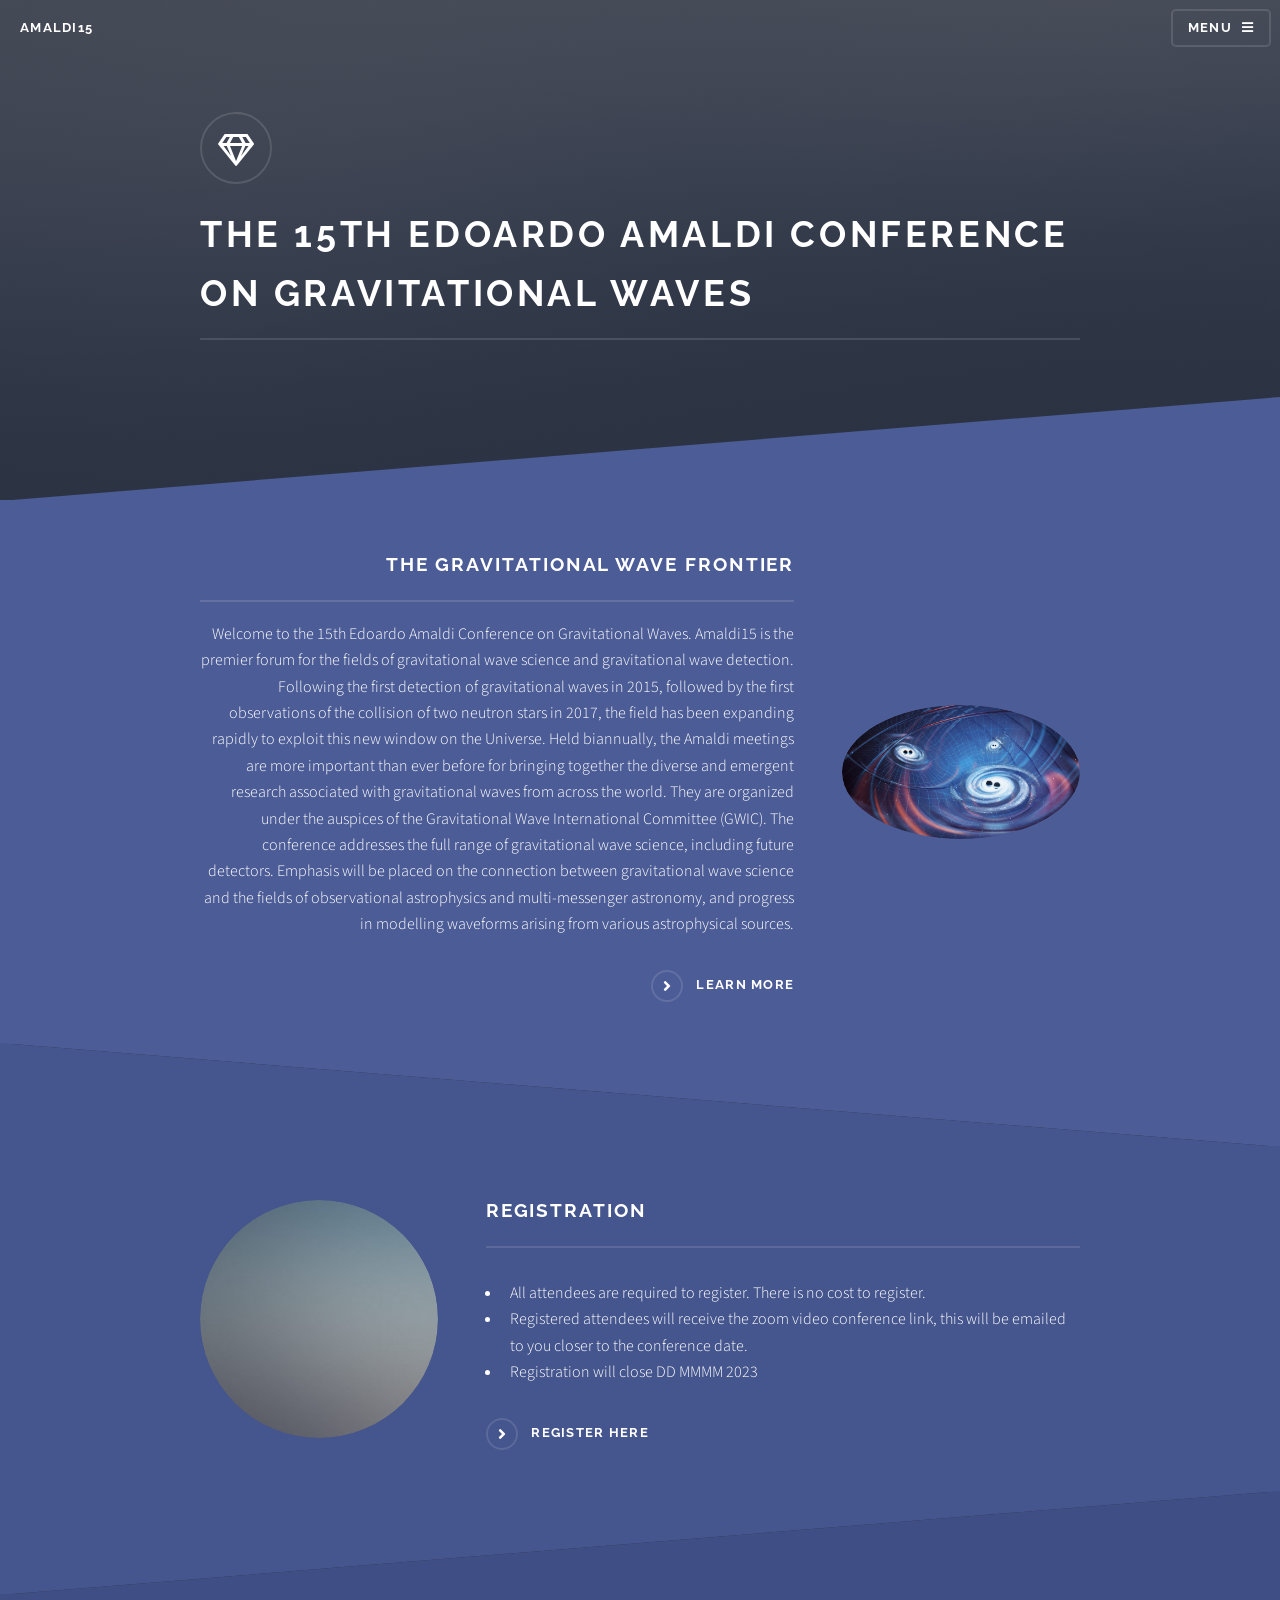
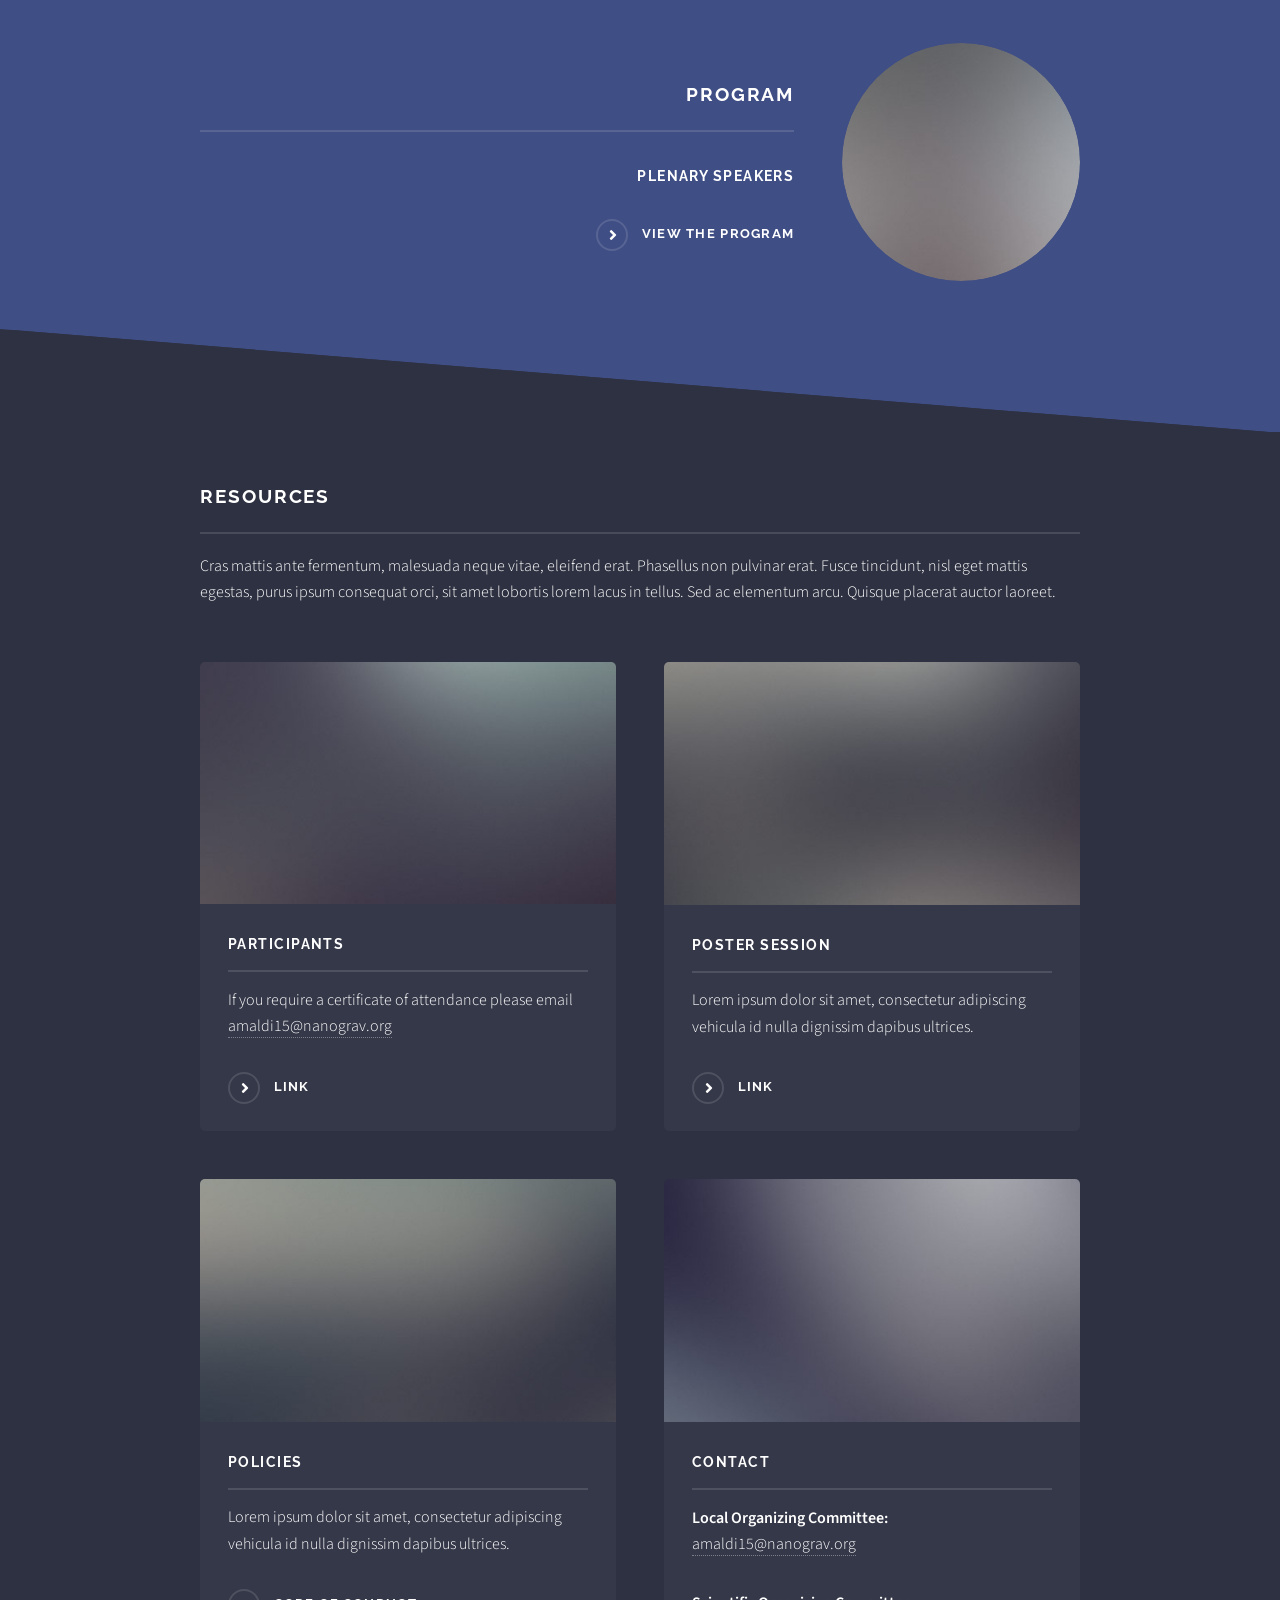
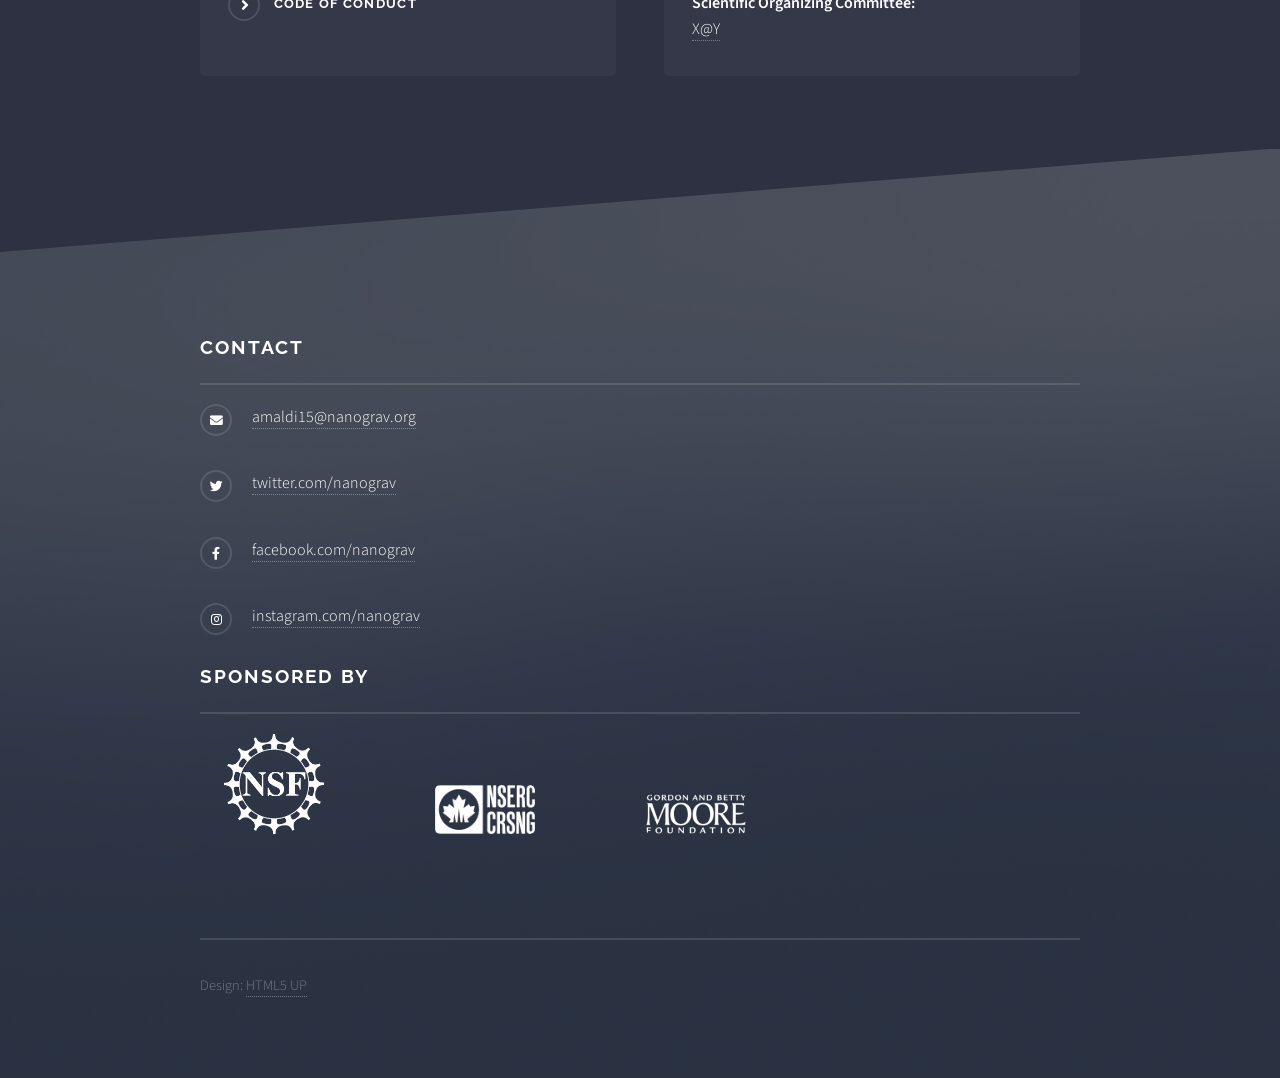
==== commit b021325b: "Push to add background." ====
--- a/index.html
+++ b/index.html
@@ -19,7 +19,7 @@
 
 				<!-- Header -->
 					<header id="header" class="alt">
-						<h1><a href="index.html">Solid State</a></h1>
+						<h1><a href="index.html">Amaldi15</a></h1>
 						<nav>
 							<a href="#menu">Menu</a>
 						</nav>
@@ -45,7 +45,6 @@
 						<div class="inner">
 							<div class="logo"><span class="icon fa-gem"></span></div>
 							<h2>The 15th Edoardo Amaldi Conference on Gravitational Waves</h2>
-							<!-- <p>Another free + fully responsive site template by <a href="http://html5up.net">HTML5 UP</a></p>-->
 						</div>
 					</section>
 
@@ -58,7 +57,20 @@
 									<a href="#" class="image"><img src="images/DRAFT_Nanograv_03_GravWaves_091522.jpeg" alt="" /></a>
 									<div class="content">
 										<h2 class="major">The Gravitational Wave Frontier</h2>
-										<p>Welcome to the 15th Edoardo Amaldi Conference on Gravitational Waves. Amaldi15 is the premier forum for the fields of gravitational wave science and gravitational wave detection. Following the first detection of gravitational waves in 2015, followed by the first observations of the collision of two neutron stars in 2017, the field has been expanding rapidly to exploit this new window on the Universe. Held biannually, the Amaldi meetings are more important than ever before for bringing together the diverse and emergent research associated with gravitational waves from across the world. They are organized under the auspices of the Gravitational Wave International Committee (GWIC). The conference addresses the full range of gravitational wave science, including future detectors. Emphasis will be placed on the connection between gravitational wave science and the fields of observational astrophysics and multi-messenger astronomy, and progress in modelling waveforms arising from various astrophysical sources.
+										<p>Welcome to the 15th Edoardo Amaldi Conference on Gravitational Waves. 
+											Amaldi15 is the premier forum for the fields of gravitational wave 
+											science and gravitational wave detection. Following the first detection 
+											of gravitational waves in 2015, followed by the first observations of 
+											the collision of two neutron stars in 2017, the field has been expanding 
+											rapidly to exploit this new window on the Universe. Held biannually, the 
+											Amaldi meetings are more important than ever before for bringing together 
+											the diverse and emergent research associated with gravitational waves from 
+											across the world. They are organized under the auspices of the 
+											Gravitational Wave International Committee (GWIC). The conference addresses 
+											the full range of gravitational wave science, including future detectors. 
+											Emphasis will be placed on the connection between gravitational wave science 
+											and the fields of observational astrophysics and multi-messenger astronomy, 
+											and progress in modelling waveforms arising from various astrophysical sources.
 										</p>
 										<a href="#" class="special">Learn more</a>
 									</div>
@@ -72,7 +84,8 @@
 									<div class="content">
 										<h2 class="major">Registration</h2>
 										<p><ul><li>All attendees are required to register. There is no cost to register.</li>
-											     <li>Registered attendees will receive the zoom video conference link, this will be emailed to you closer to the conference date.</li>
+											     <li>Registered attendees will receive the zoom video conference link, 
+													this will be emailed to you closer to the conference date.</li>
 													 <li>Registration will close DD MMMM 2023</li></ul> </p>
 									 <a href="#" class="special">Register here</a>
 									</div>
--- a/assets/css/main.css
+++ b/assets/css/main.css
@@ -1,10 +1,10 @@
 @import url(fontawesome-all.min.css);
 @import url("https://fonts.googleapis.com/css?family=Raleway:200,700|Source+Sans+Pro:300,600,300italic,600italic");
 
-/*
-	Solid State by HTML5 UP
-	html5up.net | @ajlkn
-	Free for personal and commercial use under the CCA 3.0 license (html5up.net/license)
+/*
+	Solid State by HTML5 UP
+	html5up.net | @ajlkn
+	Free for personal and commercial use under the CCA 3.0 license (html5up.net/license)
 */
 
 html, body, div, span, applet, object,
@@ -100,12 +100,12 @@
 
 	body {
 		background-color: #2e3141;
-		background-image: linear-gradient(to top, rgba(46, 49, 65, 0.8), rgba(46, 49, 65, 0.8)), url("../../images/bg.jpg");
-		background-size: auto,+		background-image: linear-gradient(to top, rgba(46, 49, 65, 0.8), rgba(46, 49, 65, 0.8)), url("../../images/GravWeaves_2560_HQ.jpg");
+		background-size: auto,
  cover;
-		background-attachment: fixed,+		background-attachment: fixed,
  fixed;
-		background-position: center,+		background-position: center,
  center;
 	}
 
@@ -3467,9 +3467,9 @@
 				padding: 7em 0 8.25em 0 ;
 				background-color: #2e3141;
 				background-image: linear-gradient(to top, rgba(46, 49, 65, 0.8), rgba(46, 49, 65, 0.8)), url("../../images/bg.jpg");
-				background-size: auto,+				background-size: auto,
  cover;
-				background-position: center,+				background-position: center,
  center;
 				margin-bottom: -6.5em;
 			}
@@ -3579,9 +3579,9 @@
 			padding: 9em 0 6.25em 0 ;
 			background-color: #2e3141;
 			background-image: linear-gradient(to top, rgba(46, 49, 65, 0.8), rgba(46, 49, 65, 0.8)), url("../../images/bg.jpg");
-			background-size: auto,+			background-size: auto,
  cover;
-			background-position: center,+			background-position: center,
  0% 30%;
 			margin-bottom: -6.5em;
 		}
@@ -3592,9 +3592,9 @@
 
 		#wrapper > header {
 			padding: 11em 3em 7.375em 3em ;
-			background-size: auto,+			background-size: auto,
  cover;
-			background-position: center,+			background-position: center,
  0% 0%;
 			margin-bottom: -4.75em;
 		}
@@ -3609,7 +3609,7 @@
 
 		#wrapper > header {
 			padding: 6.5em 2em 3em 2em ;
-			background-size: auto,+			background-size: auto,
  125%;
 			margin-bottom: -2.5em;
 		}
@@ -4072,9 +4072,9 @@
 		#footer {
 			background-color: #2e3141;
 			background-image: linear-gradient(to top, rgba(46, 49, 65, 0.8), rgba(46, 49, 65, 0.8)), url("../../images/bg.jpg");
-			background-size: auto,+			background-size: auto,
  cover;
-			background-position: center,+			background-position: center,
  center;
 			margin-top: -6.5em;
 			padding-top: 6.5em;
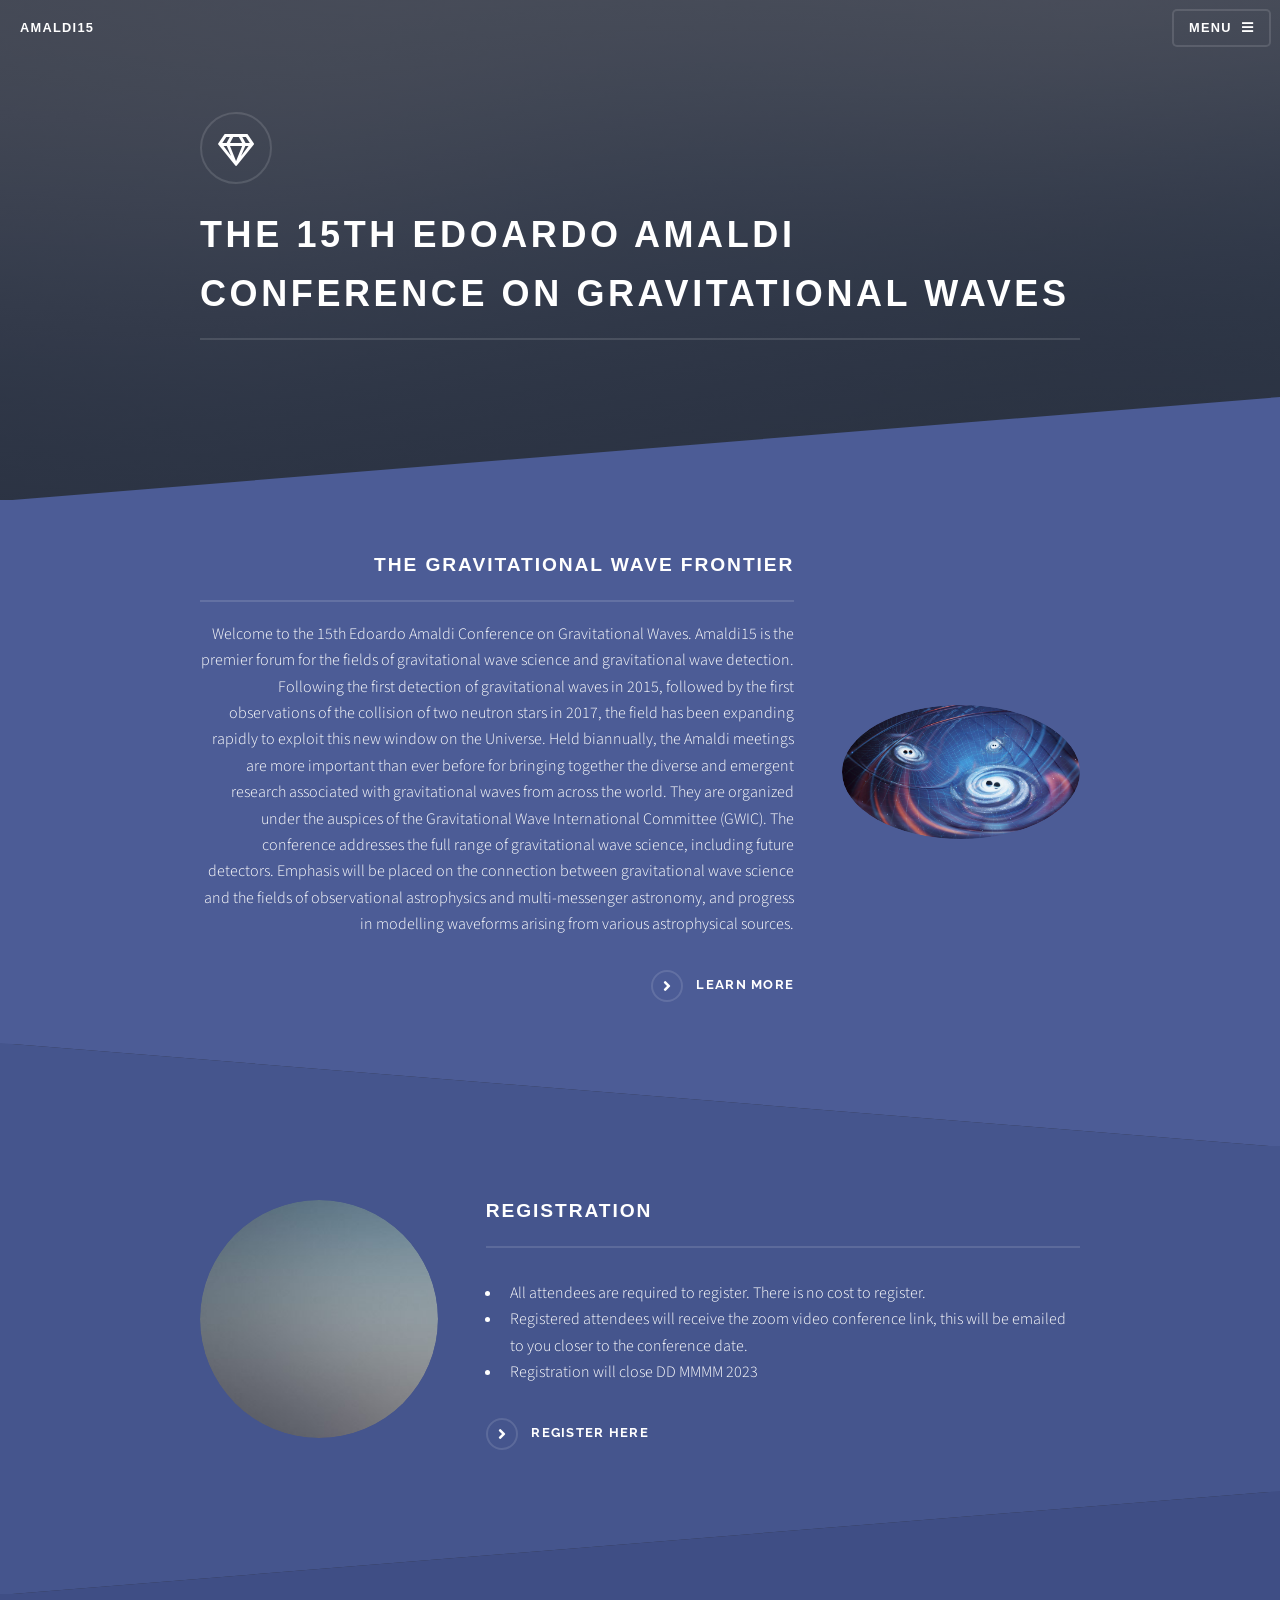
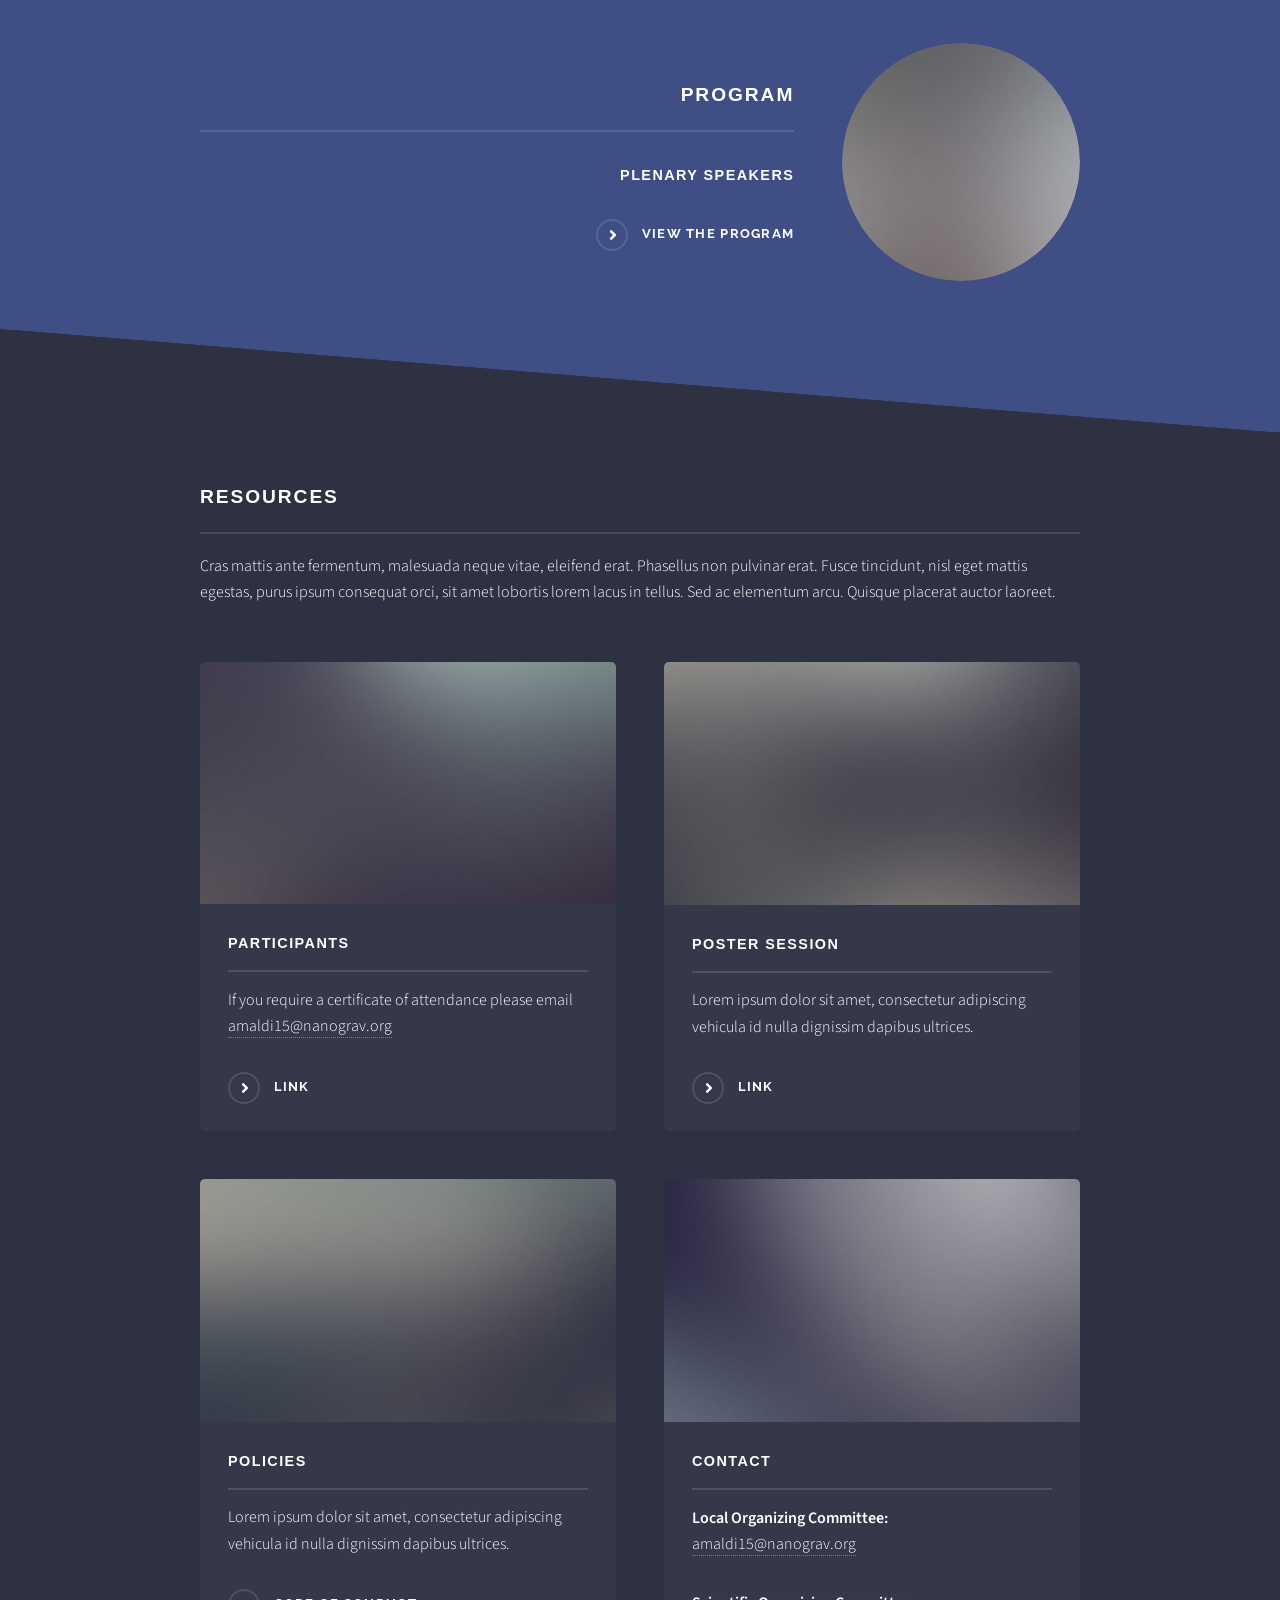
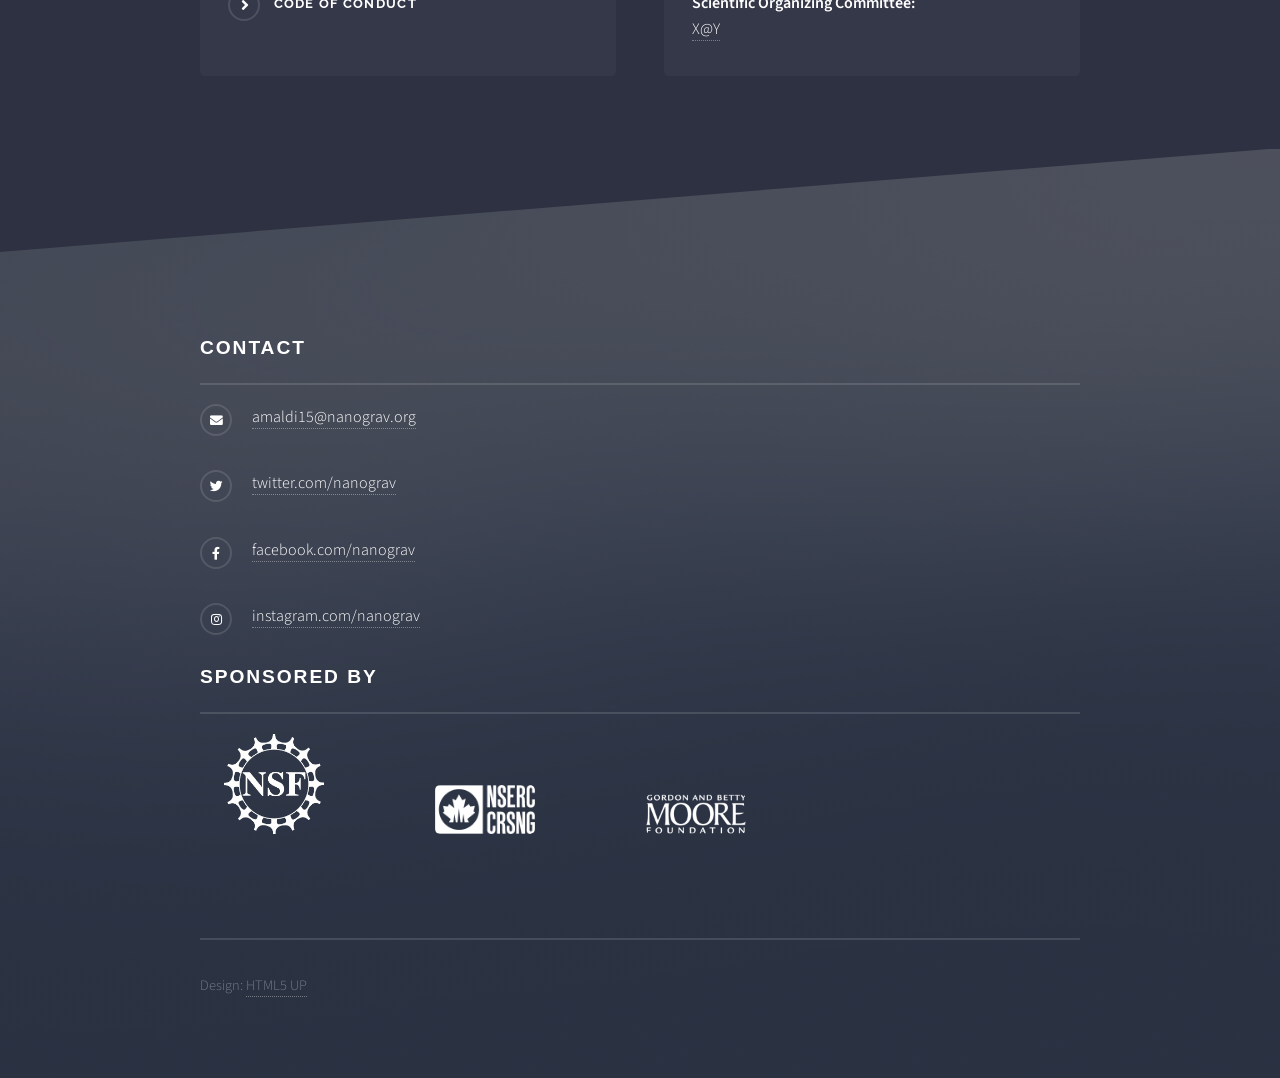
==== commit dca5d859: "Test." ====
--- a/index.html
+++ b/index.html
@@ -11,6 +11,7 @@
 		<meta name="viewport" content="width=device-width, initial-scale=1, user-scalable=no" />
 		<link rel="stylesheet" href="assets/css/main.css" />
 		<noscript><link rel="stylesheet" href="assets/css/noscript.css" /></noscript>
+		<link rel="stylesheet" href="https://fonts.googleapis.com/css?family=Saira|Inter">
 	</head>
 	<body class="is-preload">
 
--- a/assets/css/main.css
+++ b/assets/css/main.css
@@ -100,7 +100,7 @@
 
 	body {
 		background-color: #2e3141;
-		background-image: linear-gradient(to top, rgba(46, 49, 65, 0.8), rgba(46, 49, 65, 0.8)), url("../../images/GravWeaves_2560_HQ.jpg");
+		background-image: linear-gradient(to top, rgba(46, 49, 65, 0.8), rgba(46, 49, 65, 0.8)), url("../../images/GravWaves_2560_HQ.jpg");
 		background-size: auto,
  cover;
 		background-attachment: fixed,
@@ -252,7 +252,7 @@
 
 	h1, h2, h3, h4, h5, h6 {
 		color: #ffffff;
-		font-family: Raleway, Helvetica, sans-serif;
+		font-family: Saira Light,tahoma,sans-serif;
 		font-weight: 700;
 		letter-spacing: 0.1em;
 		margin: 0 0 1em 0;
@@ -2167,7 +2167,7 @@
 	label {
 		color: #ffffff;
 		display: block;
-		font-family: Raleway, Helvetica, sans-serif;
+		font-family: Saira Light,tahoma,sans-serif;
 		font-size: 0.8em;
 		font-weight: 700;
 		letter-spacing: 0.1em;
@@ -2870,7 +2870,7 @@
 		color: #ffffff !important;
 		cursor: pointer;
 		display: inline-block;
-		font-family: Raleway, Helvetica, sans-serif;
+		font-family: Saira Light,tahoma,sans-serif;
 		font-size: 0.8em;
 		font-weight: 700;
 		height: 3.75em;
@@ -3104,7 +3104,7 @@
 			}
 
 		#header nav {
-			font-family: Raleway, Helvetica, sans-serif;
+			font-family: Saira Light,tahoma,sans-serif;
 			font-size: 0.8em;
 			font-weight: 700;
 			height: 3em;
@@ -3327,7 +3327,7 @@
 					border-radius: 5px;
 					border: 0;
 					display: block;
-					font-family: Raleway, Helvetica, sans-serif;
+					font-family: Saira Light,tahoma,sans-serif;
 					font-size: 0.8em;
 					font-weight: 200;
 					letter-spacing: 0.1em;
@@ -3453,7 +3453,7 @@
 			-ms-filter: blur(0);
 			filter: blur(0);
 			opacity: 1;
-			font-family: Raleway, Helvetica, sans-serif;
+			font-family: Saira Light,tahoma,sans-serif;
 			font-size: 1em;
 			font-weight: 200;
 			letter-spacing: 0.1em;
@@ -3565,7 +3565,7 @@
 		}
 
 		#wrapper > header p {
-			font-family: Raleway, Helvetica, sans-serif;
+			font-family: Saira Light,tahoma,sans-serif;
 			font-size: 1em;
 			font-weight: 200;
 			letter-spacing: 0.1em;
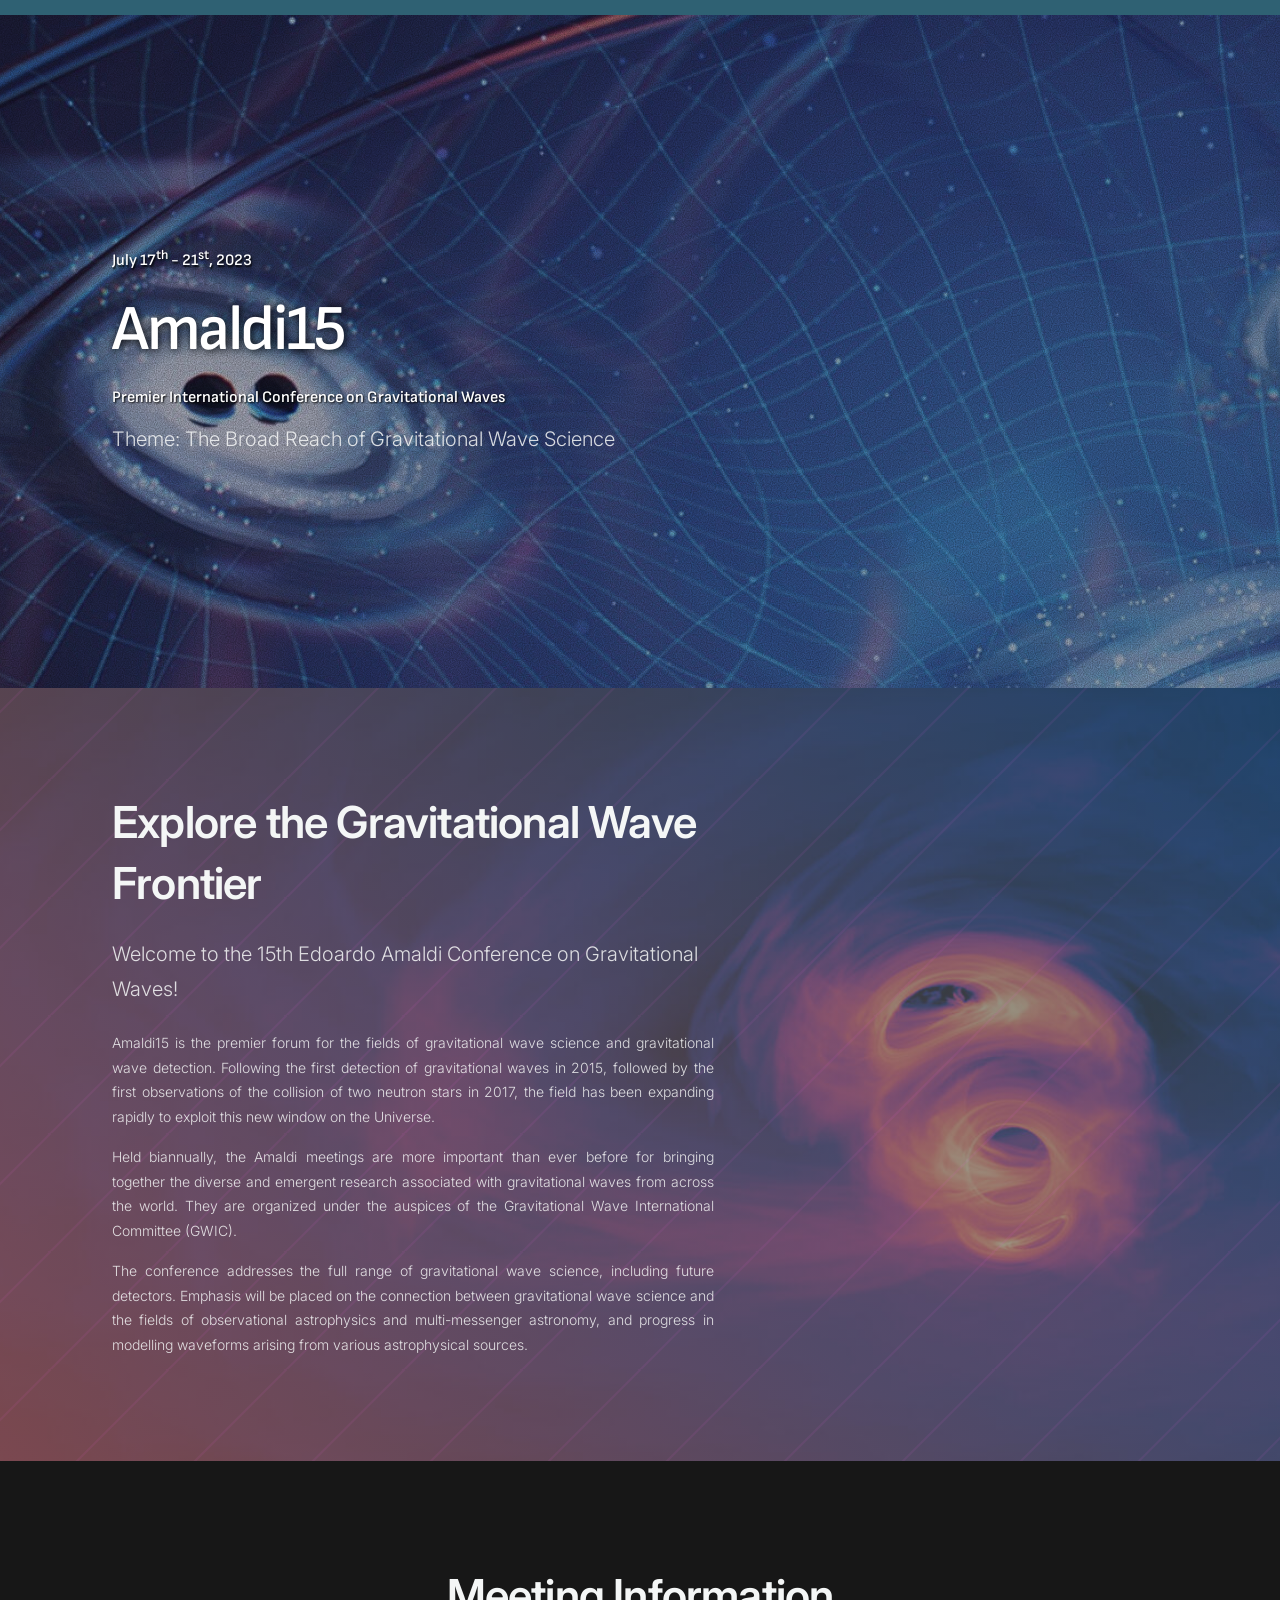
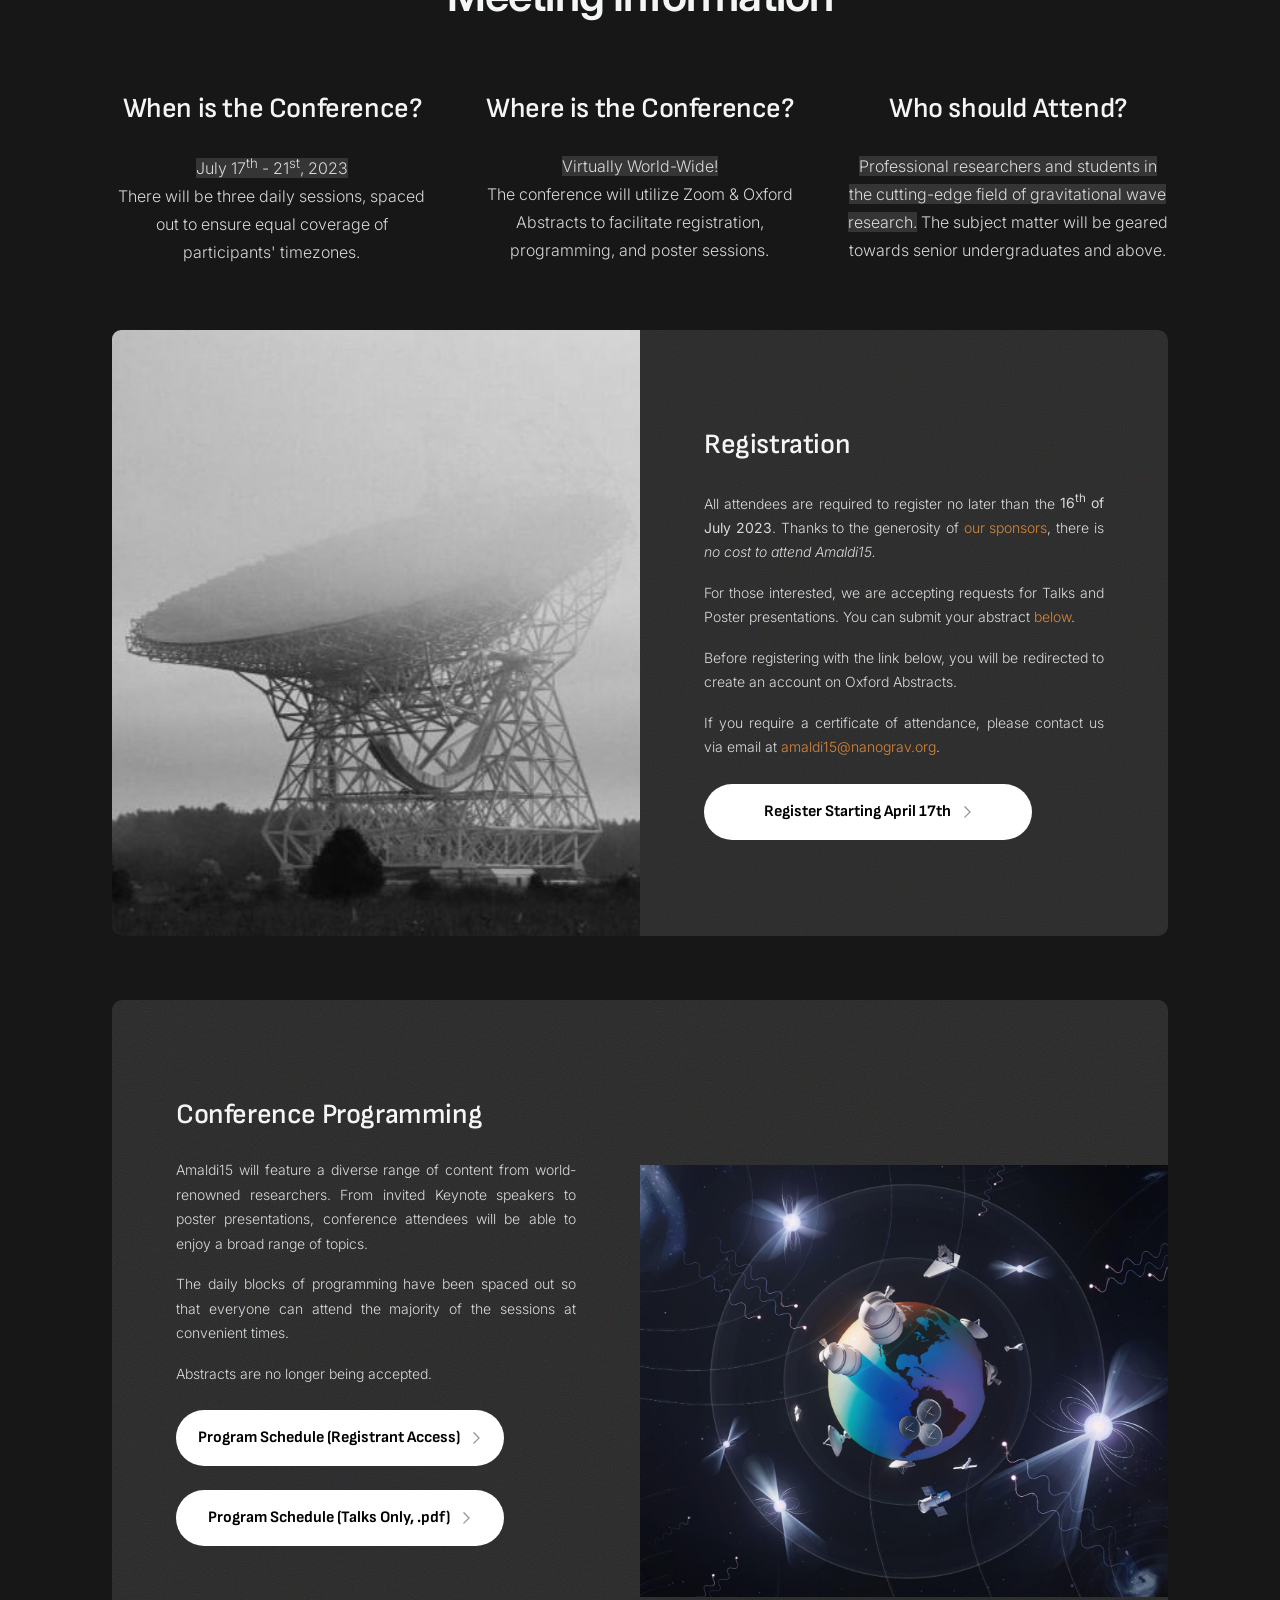
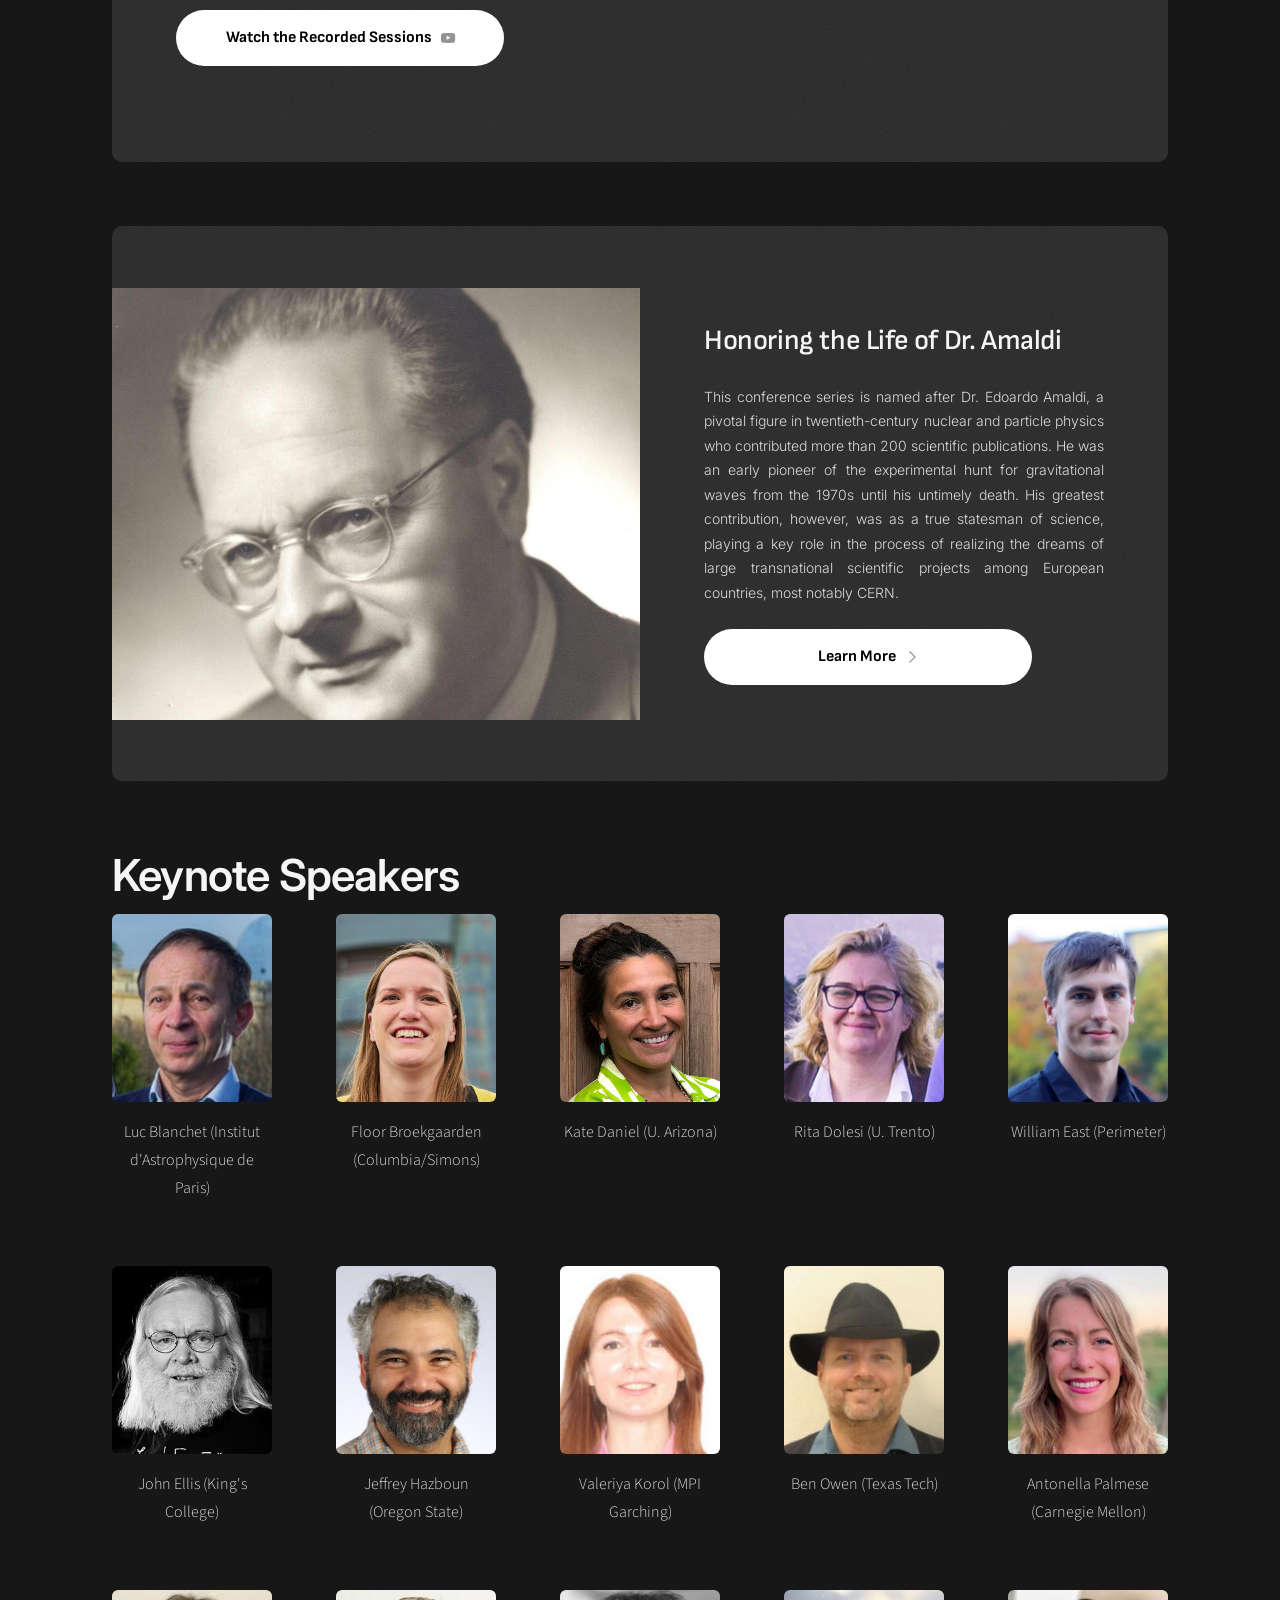
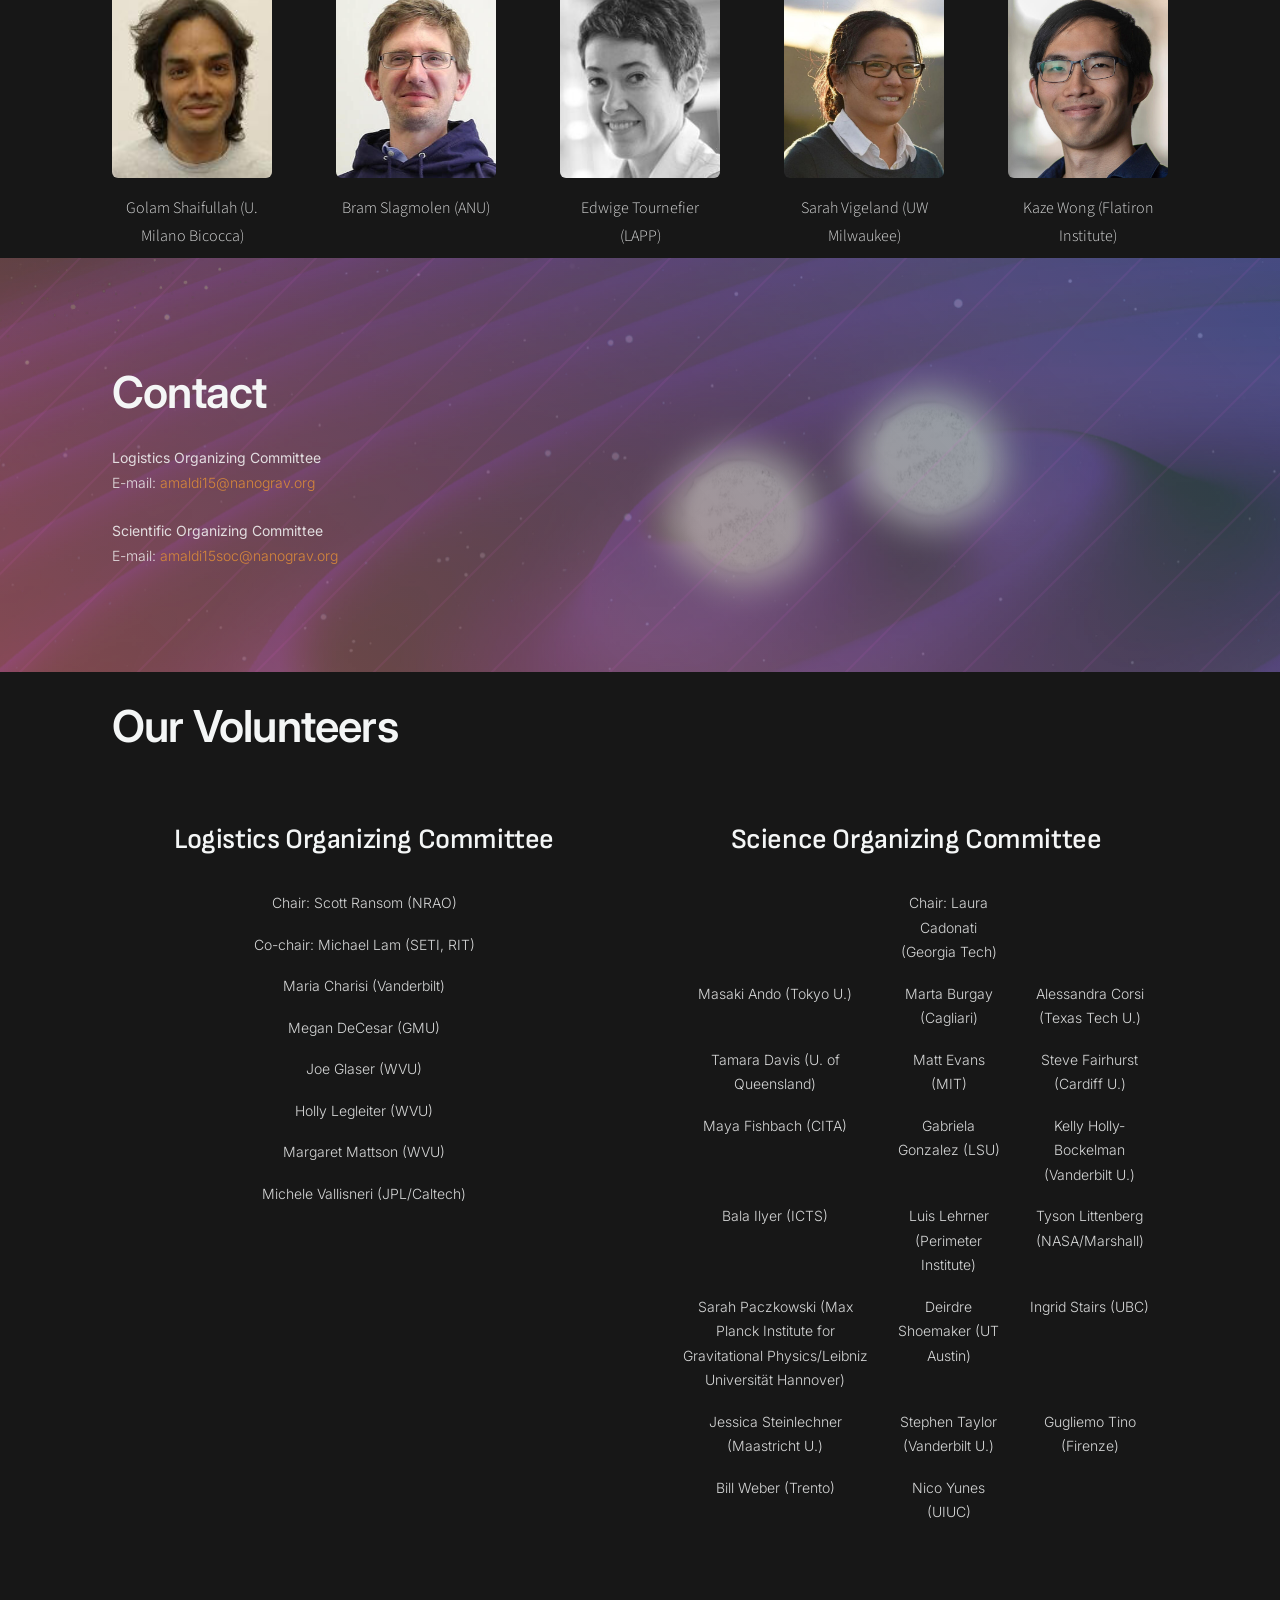
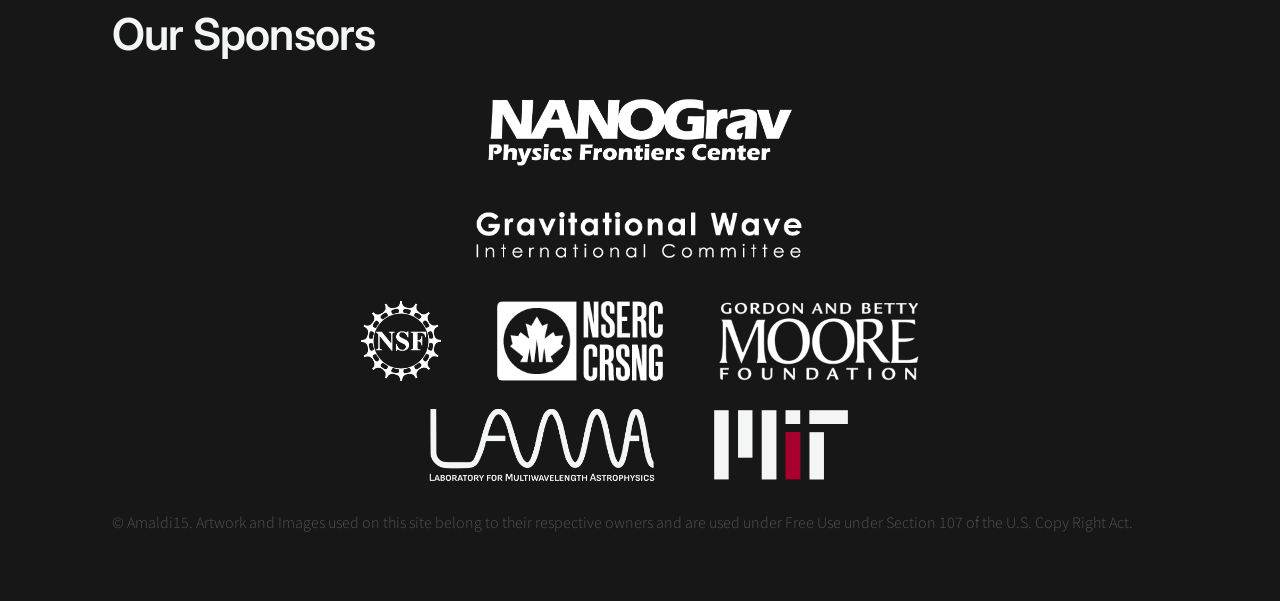
==== commit f05c64a0: "Push from Carrd." ====
--- a/index.html
+++ b/index.html
@@ -1,186 +1,342 @@
-<!DOCTYPE HTML>
-<!--
-	Solid State by HTML5 UP
-	html5up.net | @ajlkn
-	Free for personal and commercial use under the CCA 3.0 license (html5up.net/license)
--->
-<html>
-	<head>
-		<title>15th Edoardo Amaldi Conference</title>
-		<meta charset="utf-8" />
-		<meta name="viewport" content="width=device-width, initial-scale=1, user-scalable=no" />
-		<link rel="stylesheet" href="assets/css/main.css" />
-		<noscript><link rel="stylesheet" href="assets/css/noscript.css" /></noscript>
-		<link rel="stylesheet" href="https://fonts.googleapis.com/css?family=Saira|Inter">
-	</head>
-	<body class="is-preload">
-
-		<!-- Page Wrapper -->
-			<div id="page-wrapper">
-
-				<!-- Header -->
-					<header id="header" class="alt">
-						<h1><a href="index.html">Amaldi15</a></h1>
-						<nav>
-							<a href="#menu">Menu</a>
-						</nav>
-					</header>
-
-				<!-- Menu -->
-					<nav id="menu">
-						<div class="inner">
-							<h2>Menu</h2>
-							<ul class="links">
-								<li><a href="index.html">Home</a></li>
-								<li><a href="generic.html">Generic</a></li>
-								<li><a href="elements.html">Elements</a></li>
-								<li><a href="#">Log In</a></li>
-								<li><a href="#">Sign Up</a></li>
-							</ul>
-							<a href="#" class="close">Close</a>
-						</div>
-					</nav>
-
-				<!-- Banner -->
-					<section id="banner">
-						<div class="inner">
-							<div class="logo"><span class="icon fa-gem"></span></div>
-							<h2>The 15th Edoardo Amaldi Conference on Gravitational Waves</h2>
-						</div>
-					</section>
-
-				<!-- Wrapper -->
-					<section id="wrapper">
-
-						<!-- One -->
-							<section id="one" class="wrapper spotlight style1">
-								<div class="inner">
-									<a href="#" class="image"><img src="images/DRAFT_Nanograv_03_GravWaves_091522.jpeg" alt="" /></a>
-									<div class="content">
-										<h2 class="major">The Gravitational Wave Frontier</h2>
-										<p>Welcome to the 15th Edoardo Amaldi Conference on Gravitational Waves. 
-											Amaldi15 is the premier forum for the fields of gravitational wave 
-											science and gravitational wave detection. Following the first detection 
-											of gravitational waves in 2015, followed by the first observations of 
-											the collision of two neutron stars in 2017, the field has been expanding 
-											rapidly to exploit this new window on the Universe. Held biannually, the 
-											Amaldi meetings are more important than ever before for bringing together 
-											the diverse and emergent research associated with gravitational waves from 
-											across the world. They are organized under the auspices of the 
-											Gravitational Wave International Committee (GWIC). The conference addresses 
-											the full range of gravitational wave science, including future detectors. 
-											Emphasis will be placed on the connection between gravitational wave science 
-											and the fields of observational astrophysics and multi-messenger astronomy, 
-											and progress in modelling waveforms arising from various astrophysical sources.
-										</p>
-										<a href="#" class="special">Learn more</a>
-									</div>
-								</div>
-							</section>
-
-						<!-- Two -->
-							<section id="two" class="wrapper alt spotlight style2">
-								<div class="inner">
-									<a href="#" class="image"><img src="images/pic02.jpg" alt="" /></a>
-									<div class="content">
-										<h2 class="major">Registration</h2>
-										<p><ul><li>All attendees are required to register. There is no cost to register.</li>
-											     <li>Registered attendees will receive the zoom video conference link, 
-													this will be emailed to you closer to the conference date.</li>
-													 <li>Registration will close DD MMMM 2023</li></ul> </p>
-									 <a href="#" class="special">Register here</a>
-									</div>
-								</div>
-							</section>
-
-						<!-- Three -->
-							<section id="three" class="wrapper spotlight style3">
-								<div class="inner">
-									<a href="#" class="image"><img src="images/pic03.jpg" alt="" /></a>
-									<div class="content">
-										<h2 class="major">Program</h2>
-										<p><h3>Plenary Speakers</h3></p>
-										<a href="#" class="special">View the program</a>
-									</div>
-								</div>
-							</section>
-
-
-
-
-
-
-
-
-						<!-- Four -->
-							<section id="four" class="wrapper alt style1">
-								<div class="inner">
-									<h2 class="major">Resources</h2>
-									<p>Cras mattis ante fermentum, malesuada neque vitae, eleifend erat. Phasellus non pulvinar erat. Fusce tincidunt, nisl eget mattis egestas, purus ipsum consequat orci, sit amet lobortis lorem lacus in tellus. Sed ac elementum arcu. Quisque placerat auctor laoreet.</p>
-									<section class="features">
-										<article>
-											<a href="#" class="image"><img src="images/pic04.jpg" alt="" /></a>
-											<h3 class="major">Participants</h3>
-											<p>If you require a certificate of attendance please email <a href="mailto:amaldi15@nanograv.org">amaldi15@nanograv.org</a></p>
-											<a href="#" class="special">Link</a>
-										</article>
-										<article>
-											<a href="#" class="image"><img src="images/pic05.jpg" alt="" /></a>
-											<h3 class="major">Poster Session</h3>
-											<p>Lorem ipsum dolor sit amet, consectetur adipiscing vehicula id nulla dignissim dapibus ultrices.</p>
-											<a href="#" class="special">Link</a>
-										</article>
-										<article>
-											<a href="#" class="image"><img src="images/pic06.jpg" alt="" /></a>
-											<h3 class="major">Policies</h3>
-											<p>Lorem ipsum dolor sit amet, consectetur adipiscing vehicula id nulla dignissim dapibus ultrices.</p>
-											<a href="#" class="special">Code of Conduct</a>
-										</article>
-										<article>
-											<a href="#" class="image"><img src="images/pic07.jpg" alt="" /></a>
-											<h3 class="major">Contact</h3>
-												<p><b>Local Organizing Committee:</b><br> <a href="mailto:amaldi15@nanograv.org">amaldi15@nanograv.org</a></p>
-  										  <p><b>Scientific Organizing Committee:</b><br> <a href="#">X@Y</a></p>
-											</p>
-										</article>
-									</section>
-								</div>
-							</section>
-
-					</section>
-
-				<!-- Footer -->
-					<section id="footer">
-						<div class="inner">
-							<h2 class="major">Contact</h2>
-							<ul class="contact">
-								<li class="icon solid fa-envelope"><a href="mailto:amaldi15@nanograv.org">amaldi15@nanograv.org</a></li>
-								<li class="icon brands fa-twitter"><a href="https://twitter.com/nanograv">twitter.com/nanograv</a></li>
-								<li class="icon brands fa-facebook-f"><a href="https://facebook.com/nanograv">facebook.com/nanograv</a></li>
-								<li class="icon brands fa-instagram"><a href="https://instagram.com/nanograv">instagram.com/nanograv</a></li>
-							</ul>
-
-							<h2 class="major">Sponsored by</h2>
-							<ul>
-               <li style="display:inline"><a href="https://www.nsf.gov/" class="image"><img alt="NSF logo" src="images/logo-nsf.png" style="max-width:200px;width:50%" /></a></li>
-               <li style="display:inline"><a href="https://www.nserc-crsng.gc.ca/index_eng.asp" class="image"><img alt="NSERC logo" src="images/NSERC-logo.png" style="max-width:200px;width:50%" /></a></li>
-							 <li style="display:inline"><a href="https://www.moore.org/" class="image"><img alt="Moore logo" src="images/moore-logo.png" style="max-width:200px;width:50%" /></a></li>
-						 </ul>
-							<ul class="copyright">
-								<li>Design: <a href="http://html5up.net">HTML5 UP</a></li>
-							</ul>
-						</div>
-					</section>
-
-			</div>
-
-		<!-- Scripts -->
-			<script src="assets/js/jquery.min.js"></script>
-			<script src="assets/js/jquery.scrollex.min.js"></script>
-			<script src="assets/js/browser.min.js"></script>
-			<script src="assets/js/breakpoints.min.js"></script>
-			<script src="assets/js/util.js"></script>
-			<script src="assets/js/main.js"></script>
-
-	</body>
-</html>
+<!DOCTYPE HTML>
+<html lang="en">
+	<head>
+		<title>Amaldi15</title>
+		<meta charset="utf-8" />
+		<meta name="viewport" content="width=device-width,initial-scale=1" />
+		<meta name="color-scheme" content="light only" />
+		<meta name="description" content="Amaldi15 is 2023&#039;s premier forum for the fields of gravitational wave science and gravitational wave detection." />
+		<meta property="og:site_name" content="Amaldi15" />
+		<meta property="og:title" content="Amaldi15" />
+		<meta property="og:type" content="website" />
+		<meta property="og:description" content="Amaldi15 is 2023&#039;s premier forum for the fields of gravitational wave science and gravitational wave detection." />
+		<link href="https://fonts.googleapis.com/css2?display=swap&family=Sofia+Sans:ital,wght@0,600;0,700;0,900;1,600;1,700;1,900&family=Inter:ital,wght@0,300;0,400;0,600;0,900;1,300;1,400;1,600;1,900&family=Source+Sans+Pro:ital,wght@0,300;0,400;1,300;1,400" rel="stylesheet" type="text/css" />
+		<link rel="icon" type="image/png" href="assets/images/favicon.png" />
+		<link rel="apple-touch-icon" href="assets/images/apple-touch-icon.png" />
+		<link rel="stylesheet" href="assets/main.css" />
+	</head>
+	<body>
+		<div id="wrapper">
+			<div id="main">
+				<div class="inner">
+					<section id="home-section">
+						<div id="container01" class="style5 container default full screen">
+							<div class="wrapper">
+								<div class="inner">
+									<h1 id="text23" class="style6">July 17<sup>th</sup> - 21<sup>st</sup>, 2023</h1>
+									<h2 id="text05" class="style5">Amaldi15</h2>
+									<h1 id="text01" class="style6">Premier International Conference on Gravitational Waves</h1>
+									<p id="text30" class="style7">Theme: The Broad Reach of Gravitational Wave Science</p>
+								</div>
+							</div>
+						</div>
+						<div id="container09" data-scroll-id="intro" data-scroll-behavior="center" data-scroll-offset="0" data-scroll-speed="3" class="style2 container columns full screen">
+							<div class="wrapper">
+								<div class="inner">
+									<div>
+										<h2 id="text18" class="style4">Explore the Gravitational Wave Frontier</h2>
+										<p id="text16" class="style7">Welcome to the 15th Edoardo Amaldi Conference on Gravitational Waves!</p>
+										<p id="text21" class="style2"><span class="p">Amaldi15 is the premier forum for the fields of gravitational wave science and gravitational wave detection. Following the first detection of gravitational waves in 2015, followed by the first observations of the collision of two neutron stars in 2017, the field has been expanding rapidly to exploit this new window on the Universe.</span><span class="p">Held biannually, the Amaldi meetings are more important than ever before for bringing together the diverse and emergent research associated with gravitational waves from across the world. They are organized under the auspices of the Gravitational Wave International Committee (GWIC).</span><span class="p">The conference addresses the full range of gravitational wave science, including future detectors. Emphasis will be placed on the connection between gravitational wave science and the fields of observational astrophysics and multi-messenger astronomy, and progress in modelling waveforms arising from various astrophysical sources.</span></p>
+									</div>
+									<span></span>
+								</div>
+							</div>
+						</div>
+						<div id="container10" data-scroll-id="general-info" data-scroll-behavior="default" data-scroll-offset="0" data-scroll-speed="3" class="style4 container default">
+							<div class="wrapper">
+								<div class="inner">
+									<h2 id="text08" class="style8">Meeting Information</h2>
+								</div>
+							</div>
+						</div>
+						<div id="container07" class="container columns">
+							<div class="wrapper">
+								<div class="inner">
+									<div>
+										<h3 id="text17" class="style1">When is the Conference?</h3>
+										<p id="text20" class="style9"><span class="p"><mark>July 17<sup>th</sup> - 21<sup>st</sup>, 2023</mark><br />There will be three daily sessions, spaced out to ensure equal coverage of participants&#39; timezones.</span></p>
+									</div>
+									<div>
+										<h3 id="text24" class="style1">Where is the Conference?</h3>
+										<p id="text22" class="style9"><span class="p"><mark>Virtually World-Wide!</mark><br />The conference will utilize Zoom &amp; Oxford Abstracts to facilitate registration, programming, and poster sessions.</span></p>
+									</div>
+									<div>
+										<h3 id="text02" class="style1">Who should Attend?</h3>
+										<p id="text15" class="style9"><mark>Professional researchers and students in the cutting-edge field of gravitational wave research.</mark> The subject matter will be geared towards senior undergraduates and above.</p>
+									</div>
+								</div>
+							</div>
+						</div>
+						<div id="container03" class="style1 container columns">
+							<div class="wrapper">
+								<div class="inner">
+									<div class="full">
+										<div id="slideshow01" class="slideshow full" oncontextmenu="return false;" ondragstart="return false;"><div class="bg"></div></div>
+									</div>
+									<div>
+										<h3 id="text04" class="style1">Registration</h3>
+										<p id="text14" class="style2"><span class="p">All attendees are required to register no later than the <strong>16<sup>th</sup> of July 2023</strong>. Thanks to the generosity of <a href="#sponsors">our sponsors</a>, there is <em>no cost to attend Amaldi15.</em></span><span class="p">For those interested, we are accepting requests for Talks and Poster presentations. You can submit your abstract <a href="#programming">below</a>.</span><span class="p">Before registering with the link below, you will be redirected to create an account on Oxford Abstracts.</span><span class="p">If you require a certificate of attendance, please contact us via email at <a href="mailto:amaldi15@nanograv.org">amaldi15@nanograv.org</a>.</span></p>
+										<ul id="buttons03" class="style2 buttons">
+											<li>
+												<a href="https://register.oxfordabstracts.com/event/4294" class="button n01"><svg><use xlink:href="assets/icons.svg#arrow-right-alt-light"></use></svg><span class="label">Register Starting April 17th</span></a>
+											</li>
+										</ul>
+									</div>
+								</div>
+							</div>
+						</div>
+						<div id="container02" data-scroll-id="programming" data-scroll-behavior="center" data-scroll-offset="0" data-scroll-speed="3" class="style6 container columns">
+							<div class="wrapper">
+								<div class="inner">
+									<div>
+										<h3 id="text11" class="style1">Conference Programming</h3>
+										<p id="text13" class="style2"><span class="p">Amaldi15 will feature a diverse range of content from world-renowned researchers. From invited Keynote speakers to poster presentations, conference attendees will be able to enjoy a broad range of topics.</span><span class="p">The daily blocks of programming have been spaced out so that everyone can attend the majority of the sessions at convenient times.</span><span class="p">Abstracts are no longer being accepted.</span></p>
+										<ul id="buttons01" class="style2 buttons">
+											<li>
+												<a href="https://virtual.oxfordabstracts.com/#/e/amaldi15/program" class="button n01"><svg><use xlink:href="assets/icons.svg#arrow-right-alt-light"></use></svg><span class="label">Program Schedule (Registrant Access)</span></a>
+											</li>
+										</ul>
+										<ul id="buttons04" class="style2 buttons">
+											<li>
+												<a href="https://nanograv.org/sites/default/files/2023-07/amaldi15program_3.pdf" class="button n01"><svg><use xlink:href="assets/icons.svg#arrow-right-alt-light"></use></svg><span class="label">Program Schedule (Talks Only, .pdf)</span></a>
+											</li>
+										</ul>
+										<hr id="divider01">
+										<ul id="buttons05" class="style2 buttons">
+											<li>
+												<a href="https://www.youtube.com/playlist?list=PLlS7LdRE0HD0ju6y3XUS6o7qrrz_IK_nG" class="button n01"><svg><use xlink:href="assets/icons.svg#youtube-alt"></use></svg><span class="label">Watch the Recorded Sessions</span></a>
+											</li>
+										</ul>
+									</div>
+									<div>
+										<div id="image02" class="style1 image full" data-position="center">
+											<span class="frame deferred"><img src="[data-uri]%3D" data-src="assets/images/image02.jpg" alt="" /></span>
+										</div>
+									</div>
+								</div>
+							</div>
+						</div>
+						<div id="container06" data-scroll-id="honoring" data-scroll-behavior="center" data-scroll-offset="0" data-scroll-speed="3" class="style1 container columns">
+							<div class="wrapper">
+								<div class="inner">
+									<div>
+										<div id="image03" class="style1 image full" data-position="center">
+											<span class="frame deferred"><img src="[data-uri]%3D" data-src="assets/images/image03.jpg" alt="" /></span>
+										</div>
+									</div>
+									<div>
+										<h3 id="text09" class="style1">Honoring the Life of Dr. Amaldi</h3>
+										<p id="text10" class="style2">This conference series is named after Dr. Edoardo Amaldi, a pivotal figure in twentieth-century nuclear and particle physics who contributed more than 200 scientific publications. He was an early pioneer of the experimental hunt for gravitational waves from the 1970s until his untimely death. His greatest contribution, however, was as a true statesman of science, playing a key role in the process of realizing the dreams of large transnational scientific projects among European countries, most notably CERN.</p>
+										<ul id="buttons02" class="style2 buttons">
+											<li>
+												<a href="https://www.esa.int/About_Us/ESA_history/Edoardo_Amaldi" class="button n01"><svg><use xlink:href="assets/icons.svg#arrow-right-alt-light"></use></svg><span class="label">Learn More</span></a>
+											</li>
+										</ul>
+									</div>
+								</div>
+							</div>
+						</div>
+						<h2 id="text19" data-scroll-id="keynote" data-scroll-behavior="default" data-scroll-offset="0" data-scroll-speed="3" class="style4">Keynote Speakers</h2>
+						<div id="gallery03" class="gallery">
+							<div class="inner">
+								<ul>
+									<li>
+										<a href="http://www2.iap.fr/users/blanchet/" class="thumbnail n01"><span class="frame"><img  src="assets/images/gallery03/39822e94.jpg" alt="Luc Blanchet (Institut d&amp;#39;Astrophysique de Paris)" /></span></a><div class="caption"><p>Luc Blanchet (Institut d&#39;Astrophysique de Paris)</p></div>
+									</li><li>
+										<a href="http://www.broekgaarden.nl/floor/wordpress/" class="thumbnail n02"><span class="frame"><img  src="assets/images/gallery03/c9f02dca.jpg" alt="Floor Broekgaarden (Columbia/Simons)" /></span></a><div class="caption"><p>Floor Broekgaarden (Columbia/Simons)</p></div>
+									</li><li>
+										<a href="https://scully.as.arizona.edu/people/faculty/kathryne-j-daniel" class="thumbnail n03"><span class="frame"><img  src="assets/images/gallery03/2a019087.jpg" alt="Kate Daniel (U. Arizona)" /></span></a><div class="caption"><p>Kate Daniel (U. Arizona)</p></div>
+									</li><li>
+										<a href="https://webapps.unitn.it/du/en/Persona/PER0003720/Didattica" class="thumbnail n04"><span class="frame"><img  src="assets/images/gallery03/13bf0345.jpg" alt="Rita Dolesi (U. Trento)" /></span></a><div class="caption"><p>Rita Dolesi (U. Trento)</p></div>
+									</li><li>
+										<a href="https://www2.perimeterinstitute.ca/personal/weast/" class="thumbnail n05"><span class="frame"><img  src="assets/images/gallery03/1e554b45.jpg" alt="William East (Perimeter)" /></span></a><div class="caption"><p>William East (Perimeter)</p></div>
+									</li><li>
+										<a href="https://www.kcl.ac.uk/people/john-ellis" class="thumbnail n06"><span class="frame"><img  src="assets/images/gallery03/701be386.jpg" alt="John Ellis (King&amp;#39;s College)" /></span></a><div class="caption"><p>John Ellis (King&#39;s College)</p></div>
+									</li><li>
+										<a href="https://physics.oregonstate.edu/directory/jeff-hazboun" class="thumbnail n07"><span class="frame"><img  src="assets/images/gallery03/13e50f72.jpg" alt="Jeffrey Hazboun (Oregon State)" /></span></a><div class="caption"><p>Jeffrey Hazboun (Oregon State)</p></div>
+									</li><li>
+										<a href="https://www.mpa-garching.mpg.de/person/125190/2377" class="thumbnail n08"><span class="frame"><img  src="assets/images/gallery03/522ca65a.jpg" alt="Valeriya Korol (MPI Garching)" /></span></a><div class="caption"><p>Valeriya Korol (MPI Garching)</p></div>
+									</li><li>
+										<a href="https://www.depts.ttu.edu/phas/People/Faculty/bio_owen/bio_owen.php" class="thumbnail n09"><span class="frame"><img  src="assets/images/gallery03/7e3599f8.jpg" alt="Ben Owen (Texas Tech)" /></span></a><div class="caption"><p>Ben Owen (Texas Tech)</p></div>
+									</li><li>
+										<a href="https://www.cmu.edu/physics/people/faculty/palmese.html" class="thumbnail n10"><span class="frame"><img  src="assets/images/gallery03/8c06b2c3.jpg" alt="Antonella Palmese (Carnegie Mellon)" /></span></a><div class="caption"><p>Antonella Palmese (Carnegie Mellon)</p></div>
+									</li><li>
+										<a href="https://www.unimib.it/golam-mohiuddin-shaifullah" class="thumbnail n11"><span class="frame"><img  src="assets/images/gallery03/71d1ec99.jpg" alt="Golam Shaifullah (U. Milano Bicocca)" /></span></a><div class="caption"><p>Golam Shaifullah (U. Milano Bicocca)</p></div>
+									</li><li>
+										<a href="https://physics.anu.edu.au/contact/people/profile.php?ID=298" class="thumbnail n12"><span class="frame"><img  src="assets/images/gallery03/de4ee3a9.jpg" alt="Bram Slagmolen (ANU)" /></span></a><div class="caption"><p>Bram Slagmolen (ANU)</p></div>
+									</li><li>
+										<a href="https://annuaire.in2p3.fr/5332-5786/edwige-tournefier" class="thumbnail n13"><span class="frame"><img  src="assets/images/gallery03/9c3c2ce4.jpg" alt="Edwige Tournefier (LAPP)" /></span></a><div class="caption"><p>Edwige Tournefier (LAPP)</p></div>
+									</li><li>
+										<a href="https://uwm.edu/physics/people/vigeland-sarah/" class="thumbnail n14"><span class="frame"><img  src="assets/images/gallery03/c51068bf.jpg" alt="Sarah Vigeland (UW Milwaukee)" /></span></a><div class="caption"><p>Sarah Vigeland (UW Milwaukee)</p></div>
+									</li><li>
+										<a href="https://www.simonsfoundation.org/people/kaze-wong/" class="thumbnail n15"><span class="frame"><img  src="assets/images/gallery03/acaff3dc.jpg" alt="Kaze Wong (Flatiron Institute)" /></span></a><div class="caption"><p>Kaze Wong (Flatiron Institute)</p></div>
+									</li>
+								</ul>
+							</div>
+						</div>
+						<div id="container05" data-scroll-id="subscribe" data-scroll-behavior="center" data-scroll-offset="0" data-scroll-speed="3" class="style2 container columns full screen">
+							<div class="wrapper">
+								<div class="inner">
+									<div>
+										<h2 id="text12" class="style4">Contact</h2>
+										<p id="text27" class="style2"><span class="p"><strong>Logistics Organizing Committee</strong><br />E-mail: <a href="mailto:amaldi15@nanograv.org">amaldi15@nanograv.org</a></span></p>
+										<p id="text28" class="style2"><span class="p"><strong>Scientific Organizing Committee</strong><br />E-mail: <a href="mailto:amaldi15soc@nanograv.org">amaldi15soc@nanograv.org</a></span></p>
+									</div>
+									<span></span>
+								</div>
+							</div>
+						</div>
+						<hr id="divider02">
+						<h2 id="text31" class="style4">Our Volunteers</h2>
+						<div id="container11" class="container columns">
+							<div class="wrapper">
+								<div class="inner">
+									<div>
+										<h3 id="text29" class="style1">Logistics Organizing Committee</h3>
+										<div id="table02" class="table-wrapper">
+											<div class="table-inner">
+												<table>
+													<tbody>
+														<tr>
+															<td>Chair: Scott Ransom (NRAO)</td>
+														</tr>
+														<tr>
+															<td>Co-chair: Michael Lam (SETI, RIT)</td>
+														</tr>
+														<tr>
+															<td>Maria Charisi (Vanderbilt)</td>
+														</tr>
+														<tr>
+															<td>Megan DeCesar (GMU)</td>
+														</tr>
+														<tr>
+															<td>Joe Glaser (WVU)</td>
+														</tr>
+														<tr>
+															<td>Holly Legleiter (WVU)</td>
+														</tr>
+														<tr>
+															<td>Margaret Mattson (WVU)</td>
+														</tr>
+														<tr>
+															<td>Michele Vallisneri (JPL/Caltech)</td>
+														</tr>
+													</tbody>
+												</table>
+											</div>
+										</div>
+									</div>
+									<div>
+										<h3 id="text26" class="style1">Science Organizing Committee</h3>
+										<div id="table04" class="table-wrapper">
+											<div class="table-inner">
+												<table>
+													<tbody>
+														<tr>
+															<td>&nbsp;</td>
+															<td>Chair: Laura Cadonati (Georgia Tech)</td>
+															<td>&nbsp;</td>
+														</tr>
+														<tr>
+															<td>Masaki Ando (Tokyo U.)</td>
+															<td>Marta Burgay (Cagliari)</td>
+															<td>Alessandra Corsi (Texas Tech U.)</td>
+														</tr>
+														<tr>
+															<td>Tamara Davis (U. of Queensland)</td>
+															<td>Matt Evans (MIT)</td>
+															<td>Steve Fairhurst (Cardiff U.)</td>
+														</tr>
+														<tr>
+															<td>Maya Fishbach (CITA)</td>
+															<td>Gabriela Gonzalez (LSU)</td>
+															<td>Kelly Holly-Bockelman (Vanderbilt U.)</td>
+														</tr>
+														<tr>
+															<td>Bala Ilyer (ICTS)</td>
+															<td>Luis Lehrner (Perimeter Institute)</td>
+															<td>Tyson Littenberg (NASA/Marshall)</td>
+														</tr>
+														<tr>
+															<td>Sarah Paczkowski (Max Planck Institute for Gravitational Physics/Leibniz Universität Hannover)</td>
+															<td>Deirdre Shoemaker (UT Austin)</td>
+															<td>Ingrid Stairs (UBC)</td>
+														</tr>
+														<tr>
+															<td>Jessica Steinlechner (Maastricht U.)</td>
+															<td>Stephen Taylor (Vanderbilt U.)</td>
+															<td>Gugliemo Tino (Firenze)</td>
+														</tr>
+														<tr>
+															<td>Bill Weber (Trento)</td>
+															<td>Nico Yunes (UIUC)</td>
+															<td>&nbsp;</td>
+														</tr>
+													</tbody>
+												</table>
+											</div>
+										</div>
+									</div>
+								</div>
+							</div>
+						</div>
+						<div id="container08" data-scroll-id="scrollpoint05" data-scroll-behavior="default" data-scroll-offset="0" data-scroll-speed="3" class="style3 container default">
+							<div class="wrapper">
+								<div class="inner">
+									<h2 id="text25" class="style4">Our Sponsors</h2>
+									<div id="image04" class="style3 image" data-position="center">
+										<a href="https://www.nanograv.org" class="frame"><img src="assets/images/image04.png" alt="NANOGrav Physics Frontiers Center" /></a>
+									</div>
+									<div id="image01" class="image" data-position="center">
+										<a href="https://gwic.ligo.org/" class="frame"><img src="assets/images/image01.png" alt="Gravitational Wave International Committee" /></a>
+									</div>
+									<div id="gallery02" class="gallery">
+										<div class="inner">
+											<ul>
+												<li>
+													<a href="https://beta.nsf.gov/funding/opportunities/physics-frontiers-centers-pfc" class="thumbnail n01"><span class="frame"><img  src="assets/images/gallery02/1dc3760d.png" alt="NSF Logo" /></span></a>
+												</li><li>
+													<a href="https://www.nserc-crsng.gc.ca/index_eng.asp" class="thumbnail n02"><span class="frame"><img  src="assets/images/gallery02/846180cd.png" alt="Natural Sciences and Engineering Research Council of Canada" /></span></a>
+												</li><li>
+													<a href="https://www.moore.org/" class="thumbnail n03"><span class="frame"><img  src="assets/images/gallery02/0d905bde.png" alt="Moore Foundation" /></span></a>
+												</li>
+											</ul>
+										</div>
+									</div>
+									<div id="gallery01" class="gallery">
+										<div class="inner">
+											<ul>
+												<li>
+													<a href="https://www.rit.edu/facilities/laboratory-multiwavelength-astrophysics" target="_blank" class="thumbnail n01"><span class="frame"><img  src="assets/images/gallery01/65abad23.png" alt="Laboratory for Multiwavelength Astrophysics | RIT" /></span></a>
+												</li><li>
+													<a href="https://physics.mit.edu/research-areas/astrophysics-observation-instrumentation-and-experiment/" target="_blank" class="thumbnail n02"><span class="frame"><img  src="assets/images/gallery01/33cce8d8.png" alt="Massachusetts Institute of Technology" /></span></a>
+												</li>
+											</ul>
+										</div>
+									</div>
+									<p id="text07" class="style3">© Amaldi15. Artwork and Images used on this site belong to their respective owners and are used under Free Use under Section 107 of the U.S. Copy Right Act.</p>
+								</div>
+							</div>
+						</div>
+					</section>
+					<section id="done-section">
+						<div id="container04" class="style7 container default">
+							<div class="wrapper">
+								<div class="inner">
+									<h3 id="text03" class="style1">Thank you!</h3>
+									<p id="text06" class="style2">Lorem ipsum dolor ex magna. Interdum malesuada fames ac ante ipsum amet et faucibus.</p>
+									<ul id="buttons06" class="style2 buttons">
+										<li>
+											<a href="#home" class="button n01"><svg><use xlink:href="assets/icons.svg#arrow-right-alt-light"></use></svg><span class="label">Okay</span></a>
+										</li>
+									</ul>
+								</div>
+							</div>
+						</div>
+					</section>
+				</div>
+			</div>
+		</div>
+		<script src="assets/main.js"></script>
+	</body>
+</html>
--- a/assets/main.css
+++ b/assets/main.css
@@ -0,0 +1,4488 @@
+html,body,div,span,applet,object,iframe,h1,h2,h3,h4,h5,h6,p,blockquote,pre,a,abbr,acronym,address,big,cite,code,del,dfn,em,img,ins,kbd,q,s,samp,small,strike,strong,sub,sup,tt,var,b,u,i,center,dl,dt,dd,ol,ul,li,fieldset,form,label,legend,table,caption,tbody,tfoot,thead,tr,th,td,article,aside,canvas,details,embed,figure,figcaption,footer,header,hgroup,menu,nav,output,ruby,section,summary,time,mark,audio,video{margin:0;padding:0;border:0;font-size:100%;font:inherit;vertical-align:baseline;}article,aside,details,figcaption,figure,footer,header,hgroup,menu,nav,section{display:block;}body{line-height:1;}ol,ul{list-style:none;}blockquote,q{quotes:none;}blockquote:before,blockquote:after,q:before,q:after{content:'';content:none;}table{border-collapse:collapse;border-spacing:0;}body{-webkit-text-size-adjust:none}mark{background-color:transparent;color:inherit}input::-moz-focus-inner{border:0;padding:0}input[type="text"],input[type="email"],select,textarea{-moz-appearance:none;-webkit-appearance:none;-ms-appearance:none;appearance:none}
+
+*, *:before, *:after {
+	box-sizing: border-box;
+}
+
+body {
+	line-height: 1.0;
+	min-height: var(--viewport-height);
+	min-width: 320px;
+	overflow-x: hidden;
+	word-wrap: break-word;
+	background-color: #171717;
+}
+
+body:before {
+	background-attachment: scroll;
+	content: '';
+	display: block;
+	height: var(--background-height);
+	left: 0;
+	pointer-events: none;
+	position: fixed;
+	top: 0;
+	transform: scale(1);
+	width: 100vw;
+	z-index: 0;
+	background-image: url('data:image/svg+xml;charset=utf8,%3Csvg%20viewBox%3D%220%200%20512%20512%22%20width%3D%22512%22%20height%3D%22512%22%20version%3D%221.1%22%20xmlns%3D%22http%3A%2F%2Fwww.w3.org%2F2000%2Fsvg%22%3E%20%3Cfilter%20id%3D%22noise%22%3E%20%3CfeTurbulence%20type%3D%22fractalNoise%22%20baseFrequency%3D%220.875%22%20result%3D%22noise%22%20%2F%3E%20%3CfeColorMatrix%20type%3D%22matrix%22%20values%3D%220.99609375%200%200%200%200%200%200.99609375%200%200%200%200%200%200.99609375%200%200%200%200%200%200.1484375%200%22%20%2F%3E%20%3C%2Ffilter%3E%20%3Crect%20filter%3D%22url%28%23noise%29%22%20x%3D%220%22%20y%3D%220%22%20width%3D%22512%22%20height%3D%22512%22%20fill%3D%22transparent%22%20opacity%3D%221%22%20%2F%3E%3C%2Fsvg%3E');
+	background-size: 512px;
+	background-position: center;
+	background-repeat: repeat;
+}
+
+:root {
+	--background-height: 100vh;
+	--site-language-alignment: left;
+	--site-language-direction: ltr;
+	--site-language-flex-alignment: flex-start;
+	--site-language-indent-left: 1;
+	--site-language-indent-right: 0;
+	--viewport-height: 100vh;
+}
+
+html {
+	font-size: 16pt;
+}
+
+u {
+	text-decoration: underline;
+}
+
+strong {
+	color: inherit;
+	font-weight: bolder;
+}
+
+em {
+	font-style: italic;
+}
+
+code {
+	background-color: rgba(144,144,144,0.25);
+	border-radius: 0.25em;
+	font-family: 'Lucida Console', 'Courier New', monospace;
+	font-size: 0.9em;
+	font-weight: normal;
+	letter-spacing: 0;
+	margin: 0 0.25em;
+	padding: 0.25em 0.5em;
+	text-indent: 0;
+}
+
+mark {
+	background-color: rgba(144,144,144,0.25);
+}
+
+spoiler-text {
+	-webkit-text-stroke: 0;
+	background-color: rgba(32,32,32,0.75);
+	text-shadow: none;
+	text-stroke: 0;
+	color: transparent;
+	cursor: pointer;
+	transition: color 0.1s ease-in-out;
+}
+
+spoiler-text.active {
+	color: #FFFFFF;
+	cursor: text;
+}
+
+s {
+	text-decoration: line-through;
+}
+
+sub {
+	font-size: smaller;
+	vertical-align: sub;
+}
+
+sup {
+	font-size: smaller;
+	vertical-align: super;
+}
+
+a {
+	color: inherit;
+	text-decoration: underline;
+	transition: color 0.25s ease;
+}
+
+a[onclick]:not([href]) {
+	cursor: pointer;
+}
+
+#wrapper {
+	-webkit-overflow-scrolling: touch;
+	align-items: center;
+	display: flex;
+	flex-direction: column;
+	justify-content: center;
+	min-height: var(--viewport-height);
+	overflow: hidden;
+	position: relative;
+	z-index: 2;
+}
+
+#main {
+	--alignment: left;
+	--flex-alignment: flex-start;
+	--indent-left: 1;
+	--indent-right: 0;
+	--border-radius-tl: 0;
+	--border-radius-tr: 0;
+	--border-radius-br: 0;
+	--border-radius-bl: 0;
+	align-items: center;
+	display: flex;
+	flex-grow: 0;
+	flex-shrink: 0;
+	justify-content: center;
+	max-width: 100%;
+	position: relative;
+	text-align: var(--alignment);
+	z-index: 1;
+}
+
+#main > .inner {
+	--padding-horizontal: 4rem;
+	--padding-vertical: 4rem;
+	--spacing: 0rem;
+	--width: 74rem;
+	border-radius: var(--border-radius-tl) var(--border-radius-tr) var(--border-radius-br) var(--border-radius-bl);
+	max-width: 100%;
+	position: relative;
+	width: var(--width);
+	z-index: 1;
+	padding: var(--padding-vertical) var(--padding-horizontal);
+}
+
+#main > .inner > header {
+	margin-bottom: var(--spacing);
+}
+
+#main > .inner > footer {
+	margin-top: var(--spacing);
+}
+
+#main > .inner > * > * {
+	margin-top: var(--spacing);
+	margin-bottom: var(--spacing);
+}
+
+#main > .inner > * > :first-child {
+	margin-top: 0 !important;
+}
+
+#main > .inner > * > :last-child {
+	margin-bottom: 0 !important;
+}
+
+#main > .inner > .full {
+	margin-left: calc(var(--padding-horizontal) * -1);
+	max-width: calc(100% + calc(var(--padding-horizontal) * 2) + 0.4725px);
+	width: calc(100% + calc(var(--padding-horizontal) * 2) + 0.4725px);
+}
+
+#main > .inner > .full:first-child {
+	border-top-left-radius: inherit;
+	border-top-right-radius: inherit;
+	margin-top: calc(var(--padding-vertical) * -1) !important;
+}
+
+#main > .inner > .full:last-child {
+	border-bottom-left-radius: inherit;
+	border-bottom-right-radius: inherit;
+	margin-bottom: calc(var(--padding-vertical) * -1) !important;
+}
+
+#main > .inner > .full.screen {
+	border-radius: 0 !important;
+	max-width: 100vw;
+	position: relative;
+	width: 100vw;
+	left: 50%;
+	margin-left: -50vw;
+	right: auto;
+}
+
+#main > .inner > * > .full {
+	margin-left: calc(-4rem);
+	max-width: calc(100% + 8rem + 0.4725px);
+	width: calc(100% + 8rem + 0.4725px);
+}
+
+#main > .inner > * > .full.screen {
+	border-radius: 0 !important;
+	max-width: 100vw;
+	position: relative;
+	width: 100vw;
+	left: 50%;
+	margin-left: -50vw;
+	right: auto;
+}
+
+#main > .inner > .active > .full:first-child {
+	margin-top: -4rem !important;
+	border-top-left-radius: inherit;
+	border-top-right-radius: inherit;
+}
+
+#main > .inner > .active {
+	border-top-left-radius: inherit;
+	border-top-right-radius: inherit;
+	border-bottom-left-radius: inherit;
+	border-bottom-right-radius: inherit;
+}
+
+#main > .inner > .active > .full:last-child {
+	border-bottom-left-radius: inherit;
+	border-bottom-right-radius: inherit;
+	margin-bottom: -4rem !important;
+}
+
+#main > .inner > header, #main > .inner > footer {
+	transition: opacity 0.25s ease-in-out 0.375s,visibility 0.25s linear 0.375s;
+}
+
+#main > .inner > header.hidden, #main > .inner > footer.hidden {
+	transition: opacity 0.25s ease-in-out, visibility 0.25s;
+	opacity: 0;
+	visibility: hidden;
+}
+
+#main > .inner > section {
+	transition: opacity 0.5s ease-in-out 0.25s,min-height 0.25s ease-in-out, max-height 0.25s ease-in-out;
+}
+
+#main > .inner > section.inactive {
+	opacity: 0;
+	transition: opacity 0.25s ease-in-out;
+}
+
+body.is-instant #main, body.is-instant #main > .inner > *,body.is-instant #main > .inner > section > *  {
+	transition: none !important;
+}
+
+body.is-instant:after {
+	display: none !important;
+	transition: none !important;
+}
+
+@keyframes loading-spinner {
+	0% {
+		transform: rotate(0deg);
+	}
+
+	100% {
+		transform: rotate(360deg);
+	}
+}
+
+.deferred:before {
+	content: '';
+	display: block;
+	width: 4rem;
+	height: 4rem;
+	position: absolute;
+	top: 50%;
+	left: 50%;
+	margin: -2rem 0 0 -2rem;
+	animation: loading-spinner 1s infinite linear;
+	transition: opacity 0.25s ease;
+	transition-delay: 0.5s;
+	opacity: 0;
+	z-index: -1;
+	background-image: url('[data-uri]');
+	background-position: center;
+	background-repeat: no-repeat;
+	background-size: 3rem;
+}
+
+.deferred.loading:before {
+	opacity: 0.35;
+	z-index: 0;
+}
+
+.slideshow-background:after {
+	content: '';
+	display: block;
+	width: 4rem;
+	height: 4rem;
+	position: absolute;
+	top: 50%;
+	left: 50%;
+	margin: -2rem 0 0 -2rem;
+	animation: loading-spinner 1s infinite linear;
+	transition: opacity 0.25s ease;
+	transition-delay: 1s;
+	opacity: 0;
+	pointer-events: none;
+	z-index: -1;
+	background-image: url('[data-uri]');
+	background-position: center;
+	background-repeat: no-repeat;
+	background-size: 3rem;
+}
+
+.slideshow-background.is-loading:after {
+	opacity: 0.35;
+	z-index: 0;
+}
+
+.slideshow-background > div {
+	background-size: cover;
+	position: absolute;
+	top: 0;
+	left: 0;
+	width: 100% !important;
+	height: 100% !important;
+	opacity: 0;
+	z-index: -2;
+	animation-timing-function: linear;
+	animation-iteration-count: infinite;
+	animation-direction: alternate;
+}
+
+.slideshow-background > .initial {
+	transition: none;
+}
+
+.slideshow-background > .visible {
+	opacity: 1;
+}
+
+.slideshow-background > .top {
+	z-index: -1;
+}
+
+.slideshow-background.instant > div {
+	visibility: hidden;
+}
+
+.slideshow-background.instant > .visible {
+	visibility: visible;
+}
+
+.slideshow-background.crossfade > div {
+	transition: opacity 2s ease-in-out;
+	visibility: hidden;
+}
+
+.slideshow-background.crossfade > .visible {
+	visibility: visible;
+}
+
+.slideshow-background.fade > div {
+	transition: opacity 2s ease-in-out;
+	visibility: visible;
+}
+
+.slideshow-background.fade > .visible {
+	visibility: visible;
+}
+
+.slideshow-background > .left, .slideshow-background > .right {
+	width: 150% !important;
+}
+
+.slideshow-background > .up, .slideshow-background > .down {
+	height: 150% !important;
+}
+
+.slideshow-background > .in, .slideshow-background > .out {
+	transform-origin: 50% 50%;
+}
+
+.slideshow-background > .left.is-playing {
+	animation-name: slideshow-background-left;
+}
+
+.slideshow-background > .right.is-playing {
+	animation-name: slideshow-background-right;
+}
+
+.slideshow-background > .up.is-playing {
+	animation-name: slideshow-background-up;
+}
+
+.slideshow-background > .down.is-playing {
+	animation-name: slideshow-background-down;
+}
+
+.slideshow-background > .in.is-playing {
+	animation-name: slideshow-background-in;
+}
+
+.slideshow-background > .out.is-playing {
+	animation-name: slideshow-background-out;
+}
+
+.slideshow-background > .slow {
+	animation-duration: 60s;
+}
+
+.slideshow-background > .normal {
+	animation-duration: 45s;
+}
+
+.slideshow-background > .fast {
+	animation-duration: 30s;
+}
+
+@keyframes slideshow-background-left {
+	from {
+		transform: translateX(0);
+	}
+	to {
+		transform: translateX(-25%);
+	}
+}
+
+@keyframes slideshow-background-right {
+	from {
+		transform: translateX(-25%);
+	}
+	to {
+		transform: translateX(0);
+	}
+}
+
+@keyframes slideshow-background-up {
+	from {
+		transform: translateY(0);
+	}
+	to {
+		transform: translateY(-25%);
+	}
+}
+
+@keyframes slideshow-background-down {
+	from {
+		transform: translateY(-25%);
+	}
+	to {
+		transform: translateY(0);
+	}
+}
+
+@keyframes slideshow-background-in {
+	from {
+		transform: scale(1);
+	}
+	to {
+		transform: scale(2);
+	}
+}
+
+@keyframes slideshow-background-out {
+	from {
+		transform: scale(2);
+	}
+	to {
+		transform: scale(1);
+	}
+}
+
+h1, h2, h3, p {
+	direction: var(--site-language-direction);
+	position: relative;
+}
+
+h1 span.p, h2 span.p, h3 span.p, p span.p {
+	display: block;
+	position: relative;
+}
+
+h1 span[style], h2 span[style], h3 span[style], p span[style], h1 strong, h2 strong, h3 strong, p strong, h1 a, h2 a, h3 a, p a, h1 code, h2 code, h3 code, p code, h1 mark, h2 mark, h3 mark, p mark, h1 spoiler-text, h2 spoiler-text, h3 spoiler-text, p spoiler-text {
+	-webkit-text-fill-color: currentcolor;
+}
+
+h1.style6, h2.style6, h3.style6, p.style6 {
+	color: #FFFFFF;
+	font-family: 'Sofia Sans', sans-serif;
+	font-size: 1em;
+	line-height: 1.5;
+	font-weight: 600;
+	text-shadow: 0.088rem 0.088rem 0.125rem #000000;
+}
+
+h1.style6 a, h2.style6 a, h3.style6 a, p.style6 a {
+	text-decoration: underline;
+}
+
+h1.style6 a:hover, h2.style6 a:hover, h3.style6 a:hover, p.style6 a:hover {
+	text-decoration: none;
+}
+
+h1.style6 span.p:nth-child(n + 2), h2.style6 span.p:nth-child(n + 2), h3.style6 span.p:nth-child(n + 2), p.style6 span.p:nth-child(n + 2) {
+	margin-top: 1rem;
+}
+
+h1.style5:not(:first-child), h2.style5:not(:first-child), h3.style5:not(:first-child), p.style5:not(:first-child) {
+	margin-top: 1rem !important;
+}
+
+h1.style5:not(:last-child), h2.style5:not(:last-child), h3.style5:not(:last-child), p.style5:not(:last-child) {
+	margin-bottom: 1rem !important;
+}
+
+h1.style5, h2.style5, h3.style5, p.style5 {
+	color: #FFFFFF;
+	font-family: 'Sofia Sans', sans-serif;
+	letter-spacing: -0.15rem;
+	width: 100%;
+	font-size: 4em;
+	line-height: 1.25;
+	font-weight: 600;
+	text-shadow: 0.088rem 0.088rem 0.5625rem #000000;
+}
+
+h1.style5 a, h2.style5 a, h3.style5 a, p.style5 a {
+	text-decoration: underline;
+}
+
+h1.style5 a:hover, h2.style5 a:hover, h3.style5 a:hover, p.style5 a:hover {
+	text-decoration: none;
+}
+
+h1.style5 span.p:nth-child(n + 2), h2.style5 span.p:nth-child(n + 2), h3.style5 span.p:nth-child(n + 2), p.style5 span.p:nth-child(n + 2) {
+	margin-top: 1rem;
+}
+
+h1.style7, h2.style7, h3.style7, p.style7 {
+	color: rgba(244,246,246,0.859);
+	font-family: 'Inter', sans-serif;
+	font-size: 1.25em;
+	line-height: 1.75;
+	font-weight: 300;
+}
+
+h1.style7 a, h2.style7 a, h3.style7 a, p.style7 a {
+	text-decoration: underline;
+}
+
+h1.style7 a:hover, h2.style7 a:hover, h3.style7 a:hover, p.style7 a:hover {
+	text-decoration: none;
+}
+
+h1.style7 span.p:nth-child(n + 2), h2.style7 span.p:nth-child(n + 2), h3.style7 span.p:nth-child(n + 2), p.style7 span.p:nth-child(n + 2) {
+	margin-top: 1rem;
+}
+
+h1.style1, h2.style1, h3.style1, p.style1 {
+	color: #F4F6F6;
+	font-family: 'Sofia Sans', sans-serif;
+	letter-spacing: -0.025rem;
+	width: 100%;
+	font-size: 1.75em;
+	line-height: 1.375;
+	font-weight: 600;
+}
+
+h1.style1 a, h2.style1 a, h3.style1 a, p.style1 a {
+	text-decoration: underline;
+}
+
+h1.style1 a:hover, h2.style1 a:hover, h3.style1 a:hover, p.style1 a:hover {
+	text-decoration: none;
+}
+
+h1.style1 span.p:nth-child(n + 2), h2.style1 span.p:nth-child(n + 2), h3.style1 span.p:nth-child(n + 2), p.style1 span.p:nth-child(n + 2) {
+	margin-top: 1rem;
+}
+
+h1.style2, h2.style2, h3.style2, p.style2 {
+	text-align: justify;
+	color: rgba(244,246,246,0.859);
+	font-family: 'Inter', sans-serif;
+	font-size: 0.875em;
+	line-height: 1.75;
+	font-weight: 300;
+}
+
+h1.style2 a, h2.style2 a, h3.style2 a, p.style2 a {
+	color: #D6873B;
+	text-decoration: none;
+}
+
+h1.style2 a:hover, h2.style2 a:hover, h3.style2 a:hover, p.style2 a:hover {
+	color: #2F6173;
+}
+
+h1.style2 span.p:nth-child(n + 2), h2.style2 span.p:nth-child(n + 2), h3.style2 span.p:nth-child(n + 2), p.style2 span.p:nth-child(n + 2) {
+	margin-top: 1rem;
+}
+
+h1.style4, h2.style4, h3.style4, p.style4 {
+	color: #F4F6F6;
+	font-family: 'Inter', sans-serif;
+	letter-spacing: -0.05rem;
+	width: 100%;
+	font-size: 2.75em;
+	line-height: 1.375;
+	font-weight: 600;
+}
+
+h1.style4 a, h2.style4 a, h3.style4 a, p.style4 a {
+	text-decoration: underline;
+}
+
+h1.style4 a:hover, h2.style4 a:hover, h3.style4 a:hover, p.style4 a:hover {
+	text-decoration: none;
+}
+
+h1.style4 span.p:nth-child(n + 2), h2.style4 span.p:nth-child(n + 2), h3.style4 span.p:nth-child(n + 2), p.style4 span.p:nth-child(n + 2) {
+	margin-top: 1rem;
+}
+
+h1.style8, h2.style8, h3.style8, p.style8 {
+	text-align: center;
+	color: #F4F6F6;
+	font-family: 'Inter', sans-serif;
+	letter-spacing: -0.05rem;
+	width: 100%;
+	font-size: 2.75em;
+	line-height: 1.375;
+	font-weight: 600;
+}
+
+h1.style8 a, h2.style8 a, h3.style8 a, p.style8 a {
+	text-decoration: underline;
+}
+
+h1.style8 a:hover, h2.style8 a:hover, h3.style8 a:hover, p.style8 a:hover {
+	text-decoration: none;
+}
+
+h1.style8 span.p:nth-child(n + 2), h2.style8 span.p:nth-child(n + 2), h3.style8 span.p:nth-child(n + 2), p.style8 span.p:nth-child(n + 2) {
+	margin-top: 1rem;
+}
+
+h1.style9, h2.style9, h3.style9, p.style9 {
+	text-align: center;
+	color: rgba(244,246,246,0.859);
+	font-family: 'Inter', sans-serif;
+	font-size: 1em;
+	line-height: 1.75;
+	font-weight: 300;
+}
+
+h1.style9 a, h2.style9 a, h3.style9 a, p.style9 a {
+	color: #FF91ED;
+	text-decoration: none;
+}
+
+h1.style9 a:hover, h2.style9 a:hover, h3.style9 a:hover, p.style9 a:hover {
+	color: #33DAFF;
+}
+
+h1.style9 span.p:nth-child(n + 2), h2.style9 span.p:nth-child(n + 2), h3.style9 span.p:nth-child(n + 2), p.style9 span.p:nth-child(n + 2) {
+	margin-top: 1rem;
+}
+
+h1.style3, h2.style3, h3.style3, p.style3 {
+	text-align: justify;
+	color: rgba(255,255,255,0.259);
+	font-family: 'Source Sans Pro', sans-serif;
+	font-size: 1em;
+	line-height: 1.75;
+	font-weight: 300;
+}
+
+h1.style3 a, h2.style3 a, h3.style3 a, p.style3 a {
+	text-decoration: underline;
+}
+
+h1.style3 a:hover, h2.style3 a:hover, h3.style3 a:hover, p.style3 a:hover {
+	text-decoration: none;
+}
+
+h1.style3 span.p:nth-child(n + 2), h2.style3 span.p:nth-child(n + 2), h3.style3 span.p:nth-child(n + 2), p.style3 span.p:nth-child(n + 2) {
+	margin-top: 1rem;
+}
+
+.container {
+	position: relative;
+}
+
+.container > .wrapper {
+	vertical-align: top;
+	position: relative;
+	max-width: 100%;
+	border-radius: inherit;
+}
+
+.container > .wrapper > .inner {
+	vertical-align: top;
+	position: relative;
+	max-width: 100%;
+	border-radius: inherit;
+	text-align: var(--alignment);
+}
+
+#main .container.full:first-child > .wrapper {
+	border-top-left-radius: inherit;
+	border-top-right-radius: inherit;
+}
+
+#main .container.full:last-child > .wrapper {
+	border-bottom-left-radius: inherit;
+	border-bottom-right-radius: inherit;
+}
+
+#main .container.full:first-child > .wrapper > .inner {
+	border-top-left-radius: inherit;
+	border-top-right-radius: inherit;
+}
+
+#main .container.full:last-child > .wrapper > .inner {
+	border-bottom-left-radius: inherit;
+	border-bottom-right-radius: inherit;
+}
+
+.container.style5 {
+	display: flex;
+	width: 100%;
+	min-height: 43rem;
+	align-items: center;
+	justify-content: center;
+	background-repeat: no-repeat;
+	background-size: cover;
+	border-color: #2F6173;
+	border-style: solid;
+	border-top-width: 15px;
+}
+
+.container.style5:not(:first-child) {
+	margin-top: 0rem !important;
+}
+
+.container.style5:not(:last-child) {
+	margin-bottom: 0rem !important;
+}
+
+.container.style5 > .wrapper > .inner {
+	--gutters: 2rem;
+	--padding-horizontal: 4rem;
+	--padding-vertical: 4rem;
+	--spacing: 0.75rem;
+	padding: var(--padding-vertical) var(--padding-horizontal);
+}
+
+.container.style5 > .wrapper {
+	max-width: var(--width);
+	width: 100%;
+}
+
+.container.style5 > .slideshow-background {
+	border-radius: inherit;
+	height: 100%;
+	left: 0;
+	object-fit: cover;
+	overflow: hidden;
+	pointer-events: none;
+	position: absolute;
+	top: 0;
+	width: 100%;
+	z-index: -2;
+	background-color: #0B0C0D;
+}
+
+.container.style5:before {
+	border-radius: inherit;
+	content: '';
+	display: block;
+	height: 100%;
+	left: 0;
+	pointer-events: none;
+	position: absolute;
+	top: 0;
+	width: 100%;
+	z-index: -1;
+	background-image: url('data:image/svg+xml;charset=utf8,%3Csvg%20viewBox%3D%220%200%20512%20512%22%20width%3D%22512%22%20height%3D%22512%22%20version%3D%221.1%22%20xmlns%3D%22http%3A%2F%2Fwww.w3.org%2F2000%2Fsvg%22%3E%20%3Cfilter%20id%3D%22noise%22%3E%20%3CfeTurbulence%20type%3D%22fractalNoise%22%20baseFrequency%3D%220.875%22%20result%3D%22noise%22%20%2F%3E%20%3CfeColorMatrix%20type%3D%22matrix%22%20values%3D%220%200%200%200%200%200%200%200%200%200%200%200%200%200%200%200%200%200%200.5%200%22%20%2F%3E%20%3C%2Ffilter%3E%20%3Crect%20filter%3D%22url%28%23noise%29%22%20x%3D%220%22%20y%3D%220%22%20width%3D%22512%22%20height%3D%22512%22%20fill%3D%22transparent%22%20opacity%3D%221%22%20%2F%3E%3C%2Fsvg%3E'), linear-gradient(to top, rgba(44,46,97,0.29), rgba(44,46,97,0.29));
+	background-size: 512px, auto;
+	background-position: center, 0% 0%;
+	background-repeat: repeat, repeat;
+}
+
+.container.style5 > .slideshow-background > .slow {
+	animation-duration: 60s;
+}
+
+.container.style5 > .slideshow-background > .normal {
+	animation-duration: 45s;
+}
+
+.container.style5 > .slideshow-background > .fast {
+	animation-duration: 30s;
+}
+
+.container.style5 > .slideshow-background > div {
+	transition-duration: 1.5s;
+}
+
+.container.style5.default > .wrapper > .inner > * {
+	margin-bottom: var(--spacing);
+	margin-top: var(--spacing);
+}
+
+.container.style5.default > .wrapper > .inner > *:first-child {
+	margin-top: 0 !important;
+}
+
+.container.style5.default > .wrapper > .inner > *:last-child {
+	margin-bottom: 0 !important;
+}
+
+.container.style5.columns > .wrapper > .inner {
+	flex-wrap: wrap;
+	display: flex;
+	align-items: flex-start;
+}
+
+.container.style5.columns > .wrapper > .inner > * {
+	flex-grow: 0;
+	flex-shrink: 0;
+	max-width: 100%;
+	text-align: var(--alignment);
+	padding: 0 0 0 var(--gutters);
+}
+
+.container.style5.columns > .wrapper > .inner > * > * {
+	margin-bottom: var(--spacing);
+	margin-top: var(--spacing);
+}
+
+.container.style5.columns > .wrapper > .inner > * > *:first-child {
+	margin-top: 0 !important;
+}
+
+.container.style5.columns > .wrapper > .inner > * > *:last-child {
+	margin-bottom: 0 !important;
+}
+
+.container.style5.columns > .wrapper > .inner > *:first-child {
+	margin-left: calc(var(--gutters) * -1);
+}
+
+.container.style5.default > .wrapper > .inner > .full {
+	margin-left: calc(var(--padding-horizontal) * -1);
+	max-width: none !important;
+	width: calc(100% + (var(--padding-horizontal) * 2) + 0.4725px);
+}
+
+.container.style5.default > .wrapper > .inner > .full:first-child {
+	margin-top: calc(var(--padding-vertical) * -1) !important;
+	border-top-left-radius: inherit;
+	border-top-right-radius: inherit;
+}
+
+.container.style5.default > .wrapper > .inner > .full:last-child {
+	margin-bottom: calc(var(--padding-vertical) * -1) !important;
+	border-bottom-left-radius: inherit;
+	border-bottom-right-radius: inherit;
+}
+
+.container.style5.columns > .wrapper > .inner > div > .full {
+	margin-left: calc(var(--gutters) * -0.5);
+	max-width: none !important;
+	width: calc(100% + var(--gutters) + 0.4725px);
+}
+
+.container.style5.columns > .wrapper > .inner > div:first-child > .full {
+	margin-left: calc(var(--padding-horizontal) * -1);
+	width: calc(100% + var(--padding-horizontal) + calc(var(--gutters) * 0.5) + 0.4725px);
+}
+
+.container.style5.columns > .wrapper > .inner > div:last-child > .full {
+	width: calc(100% + var(--padding-horizontal) + calc(var(--gutters) * 0.5) + 0.4725px);
+}
+
+.container.style5.columns > .wrapper > .inner > div > .full:first-child {
+	margin-top: calc(var(--padding-vertical) * -1) !important;
+}
+
+.container.style5.columns > .wrapper > .inner > div > .full:last-child {
+	margin-bottom: calc(var(--padding-vertical) * -1) !important;
+}
+
+.container.style5.columns > .wrapper > .inner > div:first-child, .container.style5.columns > .wrapper > .inner > div:first-child > .full:first-child {
+	border-top-left-radius: inherit;
+}
+
+.container.style5.columns > .wrapper > .inner > div:last-child, .container.style5.columns > .wrapper > .inner > div:last-child > .full:first-child {
+	border-top-right-radius: inherit;
+}
+
+.container.style5.columns > .wrapper > .inner > .full {
+	align-self: stretch;
+	min-height: 43rem;
+}
+
+.container.style5.columns > .wrapper > .inner > .full:first-child {
+	border-bottom-left-radius: inherit;
+	border-top-left-radius: inherit;
+}
+
+.container.style5.columns > .wrapper > .inner > .full:last-child {
+	border-bottom-right-radius: inherit;
+	border-top-right-radius: inherit;
+}
+
+.container.style5.columns > .wrapper > .inner > .full > .full:first-child:last-child {
+	border-radius: inherit;
+	height: calc(100% + (var(--padding-vertical) * 2));
+}
+
+.container.style5.columns > .wrapper > .inner > .full > .full:first-child:last-child > * {
+	border-radius: inherit;
+	height: 100%;
+	position: absolute;
+	width: 100%;
+}
+
+.container.style2 {
+	display: flex;
+	width: 100%;
+	align-items: center;
+	justify-content: center;
+	background-attachment: fixed;
+}
+
+.container.style2:not(:first-child) {
+	margin-top: 0rem !important;
+}
+
+.container.style2:not(:last-child) {
+	margin-bottom: 0rem !important;
+}
+
+.container.style2 > .wrapper > .inner {
+	--gutters: 4rem;
+	--padding-horizontal: 4rem;
+	--padding-vertical: 6.5rem;
+	--spacing: 1.5rem;
+	padding: var(--padding-vertical) var(--padding-horizontal);
+}
+
+.container.style2 > .wrapper {
+	max-width: var(--width);
+	width: 100%;
+}
+
+body.is-touch .container.style2 {
+	background-attachment: scroll;
+}
+
+.container.style2.default > .wrapper > .inner > * {
+	margin-bottom: var(--spacing);
+	margin-top: var(--spacing);
+}
+
+.container.style2.default > .wrapper > .inner > *:first-child {
+	margin-top: 0 !important;
+}
+
+.container.style2.default > .wrapper > .inner > *:last-child {
+	margin-bottom: 0 !important;
+}
+
+.container.style2.columns > .wrapper > .inner {
+	flex-wrap: wrap;
+	display: flex;
+	align-items: flex-start;
+}
+
+.container.style2.columns > .wrapper > .inner > * {
+	flex-grow: 0;
+	flex-shrink: 0;
+	max-width: 100%;
+	text-align: var(--alignment);
+	padding: 0 0 0 var(--gutters);
+}
+
+.container.style2.columns > .wrapper > .inner > * > * {
+	margin-bottom: var(--spacing);
+	margin-top: var(--spacing);
+}
+
+.container.style2.columns > .wrapper > .inner > * > *:first-child {
+	margin-top: 0 !important;
+}
+
+.container.style2.columns > .wrapper > .inner > * > *:last-child {
+	margin-bottom: 0 !important;
+}
+
+.container.style2.columns > .wrapper > .inner > *:first-child {
+	margin-left: calc(var(--gutters) * -1);
+}
+
+.container.style2.default > .wrapper > .inner > .full {
+	margin-left: calc(var(--padding-horizontal) * -1);
+	max-width: none !important;
+	width: calc(100% + (var(--padding-horizontal) * 2) + 0.4725px);
+}
+
+.container.style2.default > .wrapper > .inner > .full:first-child {
+	margin-top: calc(var(--padding-vertical) * -1) !important;
+	border-top-left-radius: inherit;
+	border-top-right-radius: inherit;
+}
+
+.container.style2.default > .wrapper > .inner > .full:last-child {
+	margin-bottom: calc(var(--padding-vertical) * -1) !important;
+	border-bottom-left-radius: inherit;
+	border-bottom-right-radius: inherit;
+}
+
+.container.style2.columns > .wrapper > .inner > div > .full {
+	margin-left: calc(var(--gutters) * -0.5);
+	max-width: none !important;
+	width: calc(100% + var(--gutters) + 0.4725px);
+}
+
+.container.style2.columns > .wrapper > .inner > div:first-child > .full {
+	margin-left: calc(var(--padding-horizontal) * -1);
+	width: calc(100% + var(--padding-horizontal) + calc(var(--gutters) * 0.5) + 0.4725px);
+}
+
+.container.style2.columns > .wrapper > .inner > div:last-child > .full {
+	width: calc(100% + var(--padding-horizontal) + calc(var(--gutters) * 0.5) + 0.4725px);
+}
+
+.container.style2.columns > .wrapper > .inner > div > .full:first-child {
+	margin-top: calc(var(--padding-vertical) * -1) !important;
+}
+
+.container.style2.columns > .wrapper > .inner > div > .full:last-child {
+	margin-bottom: calc(var(--padding-vertical) * -1) !important;
+}
+
+.container.style2.columns > .wrapper > .inner > div:first-child, .container.style2.columns > .wrapper > .inner > div:first-child > .full:first-child {
+	border-top-left-radius: inherit;
+}
+
+.container.style2.columns > .wrapper > .inner > div:last-child, .container.style2.columns > .wrapper > .inner > div:last-child > .full:first-child {
+	border-top-right-radius: inherit;
+}
+
+.container.style2.columns > .wrapper > .inner > .full {
+	align-self: stretch;
+}
+
+.container.style2.columns > .wrapper > .inner > .full:first-child {
+	border-bottom-left-radius: inherit;
+	border-top-left-radius: inherit;
+}
+
+.container.style2.columns > .wrapper > .inner > .full:last-child {
+	border-bottom-right-radius: inherit;
+	border-top-right-radius: inherit;
+}
+
+.container.style2.columns > .wrapper > .inner > .full > .full:first-child:last-child {
+	border-radius: inherit;
+	height: calc(100% + (var(--padding-vertical) * 2));
+}
+
+.container.style2.columns > .wrapper > .inner > .full > .full:first-child:last-child > * {
+	border-radius: inherit;
+	height: 100%;
+	position: absolute;
+	width: 100%;
+}
+
+#container09 {
+	background-image: url('data:image/svg+xml;charset=utf8,%3Csvg%20xmlns%3D%22http%3A%2F%2Fwww.w3.org%2F2000%2Fsvg%22%20viewBox%3D%220%200%20512%20512%22%20width%3D%22512%22%20height%3D%22512%22%20preserveAspectRatio%3D%22none%22%3E%20%3Cstyle%3E%20line%20%7B%20stroke-linecap%3A%20square%3B%20stroke-width%3A%202.01px%3B%20stroke%3A%20rgba(255,87,238,0.071)%3B%20vector-effect%3A%20non-scaling-stroke%3B%20%7D%20%3C%2Fstyle%3E%20%3Cline%20x1%3D%22256%22%20y1%3D%220%22%20x2%3D%220%22%20y2%3D%22256%22%20%2F%3E%20%3Cline%20x1%3D%22256%22%20y1%3D%22512%22%20x2%3D%22512%22%20y2%3D%22256%22%20%2F%3E%3C%2Fsvg%3E'), linear-gradient(45deg, rgba(161,92,92,0.753) 0%, rgba(47,97,115,0.569) 100%), url('images/container09.jpg');
+	background-size: 118px, cover, cover;
+	background-position: center, 0% 0%, 50% calc(50% - (((var(--scroll-y, 0) * 1px) - (var(--element-top, 0) * 1px)) * var(--background-parallax-intensity, 0)) );
+	background-repeat: repeat, repeat, no-repeat;
+}
+
+#container09 > .wrapper > .inner > :nth-child(1) {
+	width: calc(60% + (var(--gutters) / 2));
+}
+
+#container09 > .wrapper > .inner > :nth-child(2) {
+	width: calc(40% + (var(--gutters) / 2));
+}
+
+.container.style4 {
+	display: flex;
+	width: 100%;
+	align-items: center;
+	justify-content: center;
+	background-color: transparent;
+}
+
+.container.style4:not(:first-child) {
+	margin-top: 6.5rem !important;
+}
+
+.container.style4:not(:last-child) {
+	margin-bottom: 4rem !important;
+}
+
+.container.style4 > .wrapper > .inner {
+	--gutters: 3rem;
+	--padding-horizontal: 0rem;
+	--padding-vertical: 0rem;
+	--spacing: 1.5rem;
+	padding: var(--padding-vertical) var(--padding-horizontal);
+}
+
+.container.style4 > .wrapper {
+	max-width: var(--width);
+	width: 100%;
+}
+
+.container.style4.default > .wrapper > .inner > * {
+	margin-bottom: var(--spacing);
+	margin-top: var(--spacing);
+}
+
+.container.style4.default > .wrapper > .inner > *:first-child {
+	margin-top: 0 !important;
+}
+
+.container.style4.default > .wrapper > .inner > *:last-child {
+	margin-bottom: 0 !important;
+}
+
+.container.style4.columns > .wrapper > .inner {
+	flex-wrap: wrap;
+	display: flex;
+	align-items: flex-start;
+}
+
+.container.style4.columns > .wrapper > .inner > * {
+	flex-grow: 0;
+	flex-shrink: 0;
+	max-width: 100%;
+	text-align: var(--alignment);
+	padding: 0 0 0 var(--gutters);
+}
+
+.container.style4.columns > .wrapper > .inner > * > * {
+	margin-bottom: var(--spacing);
+	margin-top: var(--spacing);
+}
+
+.container.style4.columns > .wrapper > .inner > * > *:first-child {
+	margin-top: 0 !important;
+}
+
+.container.style4.columns > .wrapper > .inner > * > *:last-child {
+	margin-bottom: 0 !important;
+}
+
+.container.style4.columns > .wrapper > .inner > *:first-child {
+	margin-left: calc(var(--gutters) * -1);
+}
+
+.container.style4.default > .wrapper > .inner > .full {
+	margin-left: calc(var(--padding-horizontal) * -1);
+	max-width: none !important;
+	width: calc(100% + (var(--padding-horizontal) * 2) + 0.4725px);
+}
+
+.container.style4.default > .wrapper > .inner > .full:first-child {
+	margin-top: calc(var(--padding-vertical) * -1) !important;
+	border-top-left-radius: inherit;
+	border-top-right-radius: inherit;
+}
+
+.container.style4.default > .wrapper > .inner > .full:last-child {
+	margin-bottom: calc(var(--padding-vertical) * -1) !important;
+	border-bottom-left-radius: inherit;
+	border-bottom-right-radius: inherit;
+}
+
+.container.style4.columns > .wrapper > .inner > div > .full {
+	margin-left: calc(var(--gutters) * -0.5);
+	max-width: none !important;
+	width: calc(100% + var(--gutters) + 0.4725px);
+}
+
+.container.style4.columns > .wrapper > .inner > div:first-child > .full {
+	margin-left: calc(var(--padding-horizontal) * -1);
+	width: calc(100% + var(--padding-horizontal) + calc(var(--gutters) * 0.5) + 0.4725px);
+}
+
+.container.style4.columns > .wrapper > .inner > div:last-child > .full {
+	width: calc(100% + var(--padding-horizontal) + calc(var(--gutters) * 0.5) + 0.4725px);
+}
+
+.container.style4.columns > .wrapper > .inner > div > .full:first-child {
+	margin-top: calc(var(--padding-vertical) * -1) !important;
+}
+
+.container.style4.columns > .wrapper > .inner > div > .full:last-child {
+	margin-bottom: calc(var(--padding-vertical) * -1) !important;
+}
+
+.container.style4.columns > .wrapper > .inner > div:first-child, .container.style4.columns > .wrapper > .inner > div:first-child > .full:first-child {
+	border-top-left-radius: inherit;
+}
+
+.container.style4.columns > .wrapper > .inner > div:last-child, .container.style4.columns > .wrapper > .inner > div:last-child > .full:first-child {
+	border-top-right-radius: inherit;
+}
+
+.container.style4.columns > .wrapper > .inner > .full {
+	align-self: stretch;
+}
+
+.container.style4.columns > .wrapper > .inner > .full:first-child {
+	border-bottom-left-radius: inherit;
+	border-top-left-radius: inherit;
+}
+
+.container.style4.columns > .wrapper > .inner > .full:last-child {
+	border-bottom-right-radius: inherit;
+	border-top-right-radius: inherit;
+}
+
+.container.style4.columns > .wrapper > .inner > .full > .full:first-child:last-child {
+	border-radius: inherit;
+	height: calc(100% + (var(--padding-vertical) * 2));
+}
+
+.container.style4.columns > .wrapper > .inner > .full > .full:first-child:last-child > * {
+	border-radius: inherit;
+	height: 100%;
+	position: absolute;
+	width: 100%;
+}
+
+#container07 {
+	--alignment: center;
+	--flex-alignment: center;
+	--indent-left: 1;
+	--indent-right: 1;
+	display: flex;
+	width: 100%;
+	align-items: center;
+	justify-content: center;
+	background-color: transparent;
+}
+
+#container07:not(:first-child) {
+	margin-top: 4rem !important;
+}
+
+#container07:not(:last-child) {
+	margin-bottom: 4rem !important;
+}
+
+#container07 > .wrapper > .inner {
+	--gutters: 3rem;
+	--padding-horizontal: 0rem;
+	--padding-vertical: 0rem;
+	--spacing: 1.5rem;
+	padding: var(--padding-vertical) var(--padding-horizontal);
+}
+
+#container07 > .wrapper {
+	max-width: 100%;
+	width: 100%;
+}
+
+#container07.default > .wrapper > .inner > * {
+	margin-bottom: var(--spacing);
+	margin-top: var(--spacing);
+}
+
+#container07.default > .wrapper > .inner > *:first-child {
+	margin-top: 0 !important;
+}
+
+#container07.default > .wrapper > .inner > *:last-child {
+	margin-bottom: 0 !important;
+}
+
+#container07.columns > .wrapper > .inner {
+	flex-wrap: wrap;
+	display: flex;
+	align-items: flex-start;
+}
+
+#container07.columns > .wrapper > .inner > * {
+	flex-grow: 0;
+	flex-shrink: 0;
+	max-width: 100%;
+	text-align: var(--alignment);
+	padding: 0 0 0 var(--gutters);
+}
+
+#container07.columns > .wrapper > .inner > * > * {
+	margin-bottom: var(--spacing);
+	margin-top: var(--spacing);
+}
+
+#container07.columns > .wrapper > .inner > * > *:first-child {
+	margin-top: 0 !important;
+}
+
+#container07.columns > .wrapper > .inner > * > *:last-child {
+	margin-bottom: 0 !important;
+}
+
+#container07.columns > .wrapper > .inner > *:first-child {
+	margin-left: calc(var(--gutters) * -1);
+}
+
+#container07.default > .wrapper > .inner > .full {
+	margin-left: calc(var(--padding-horizontal) * -1);
+	max-width: none !important;
+	width: calc(100% + (var(--padding-horizontal) * 2) + 0.4725px);
+}
+
+#container07.default > .wrapper > .inner > .full:first-child {
+	margin-top: calc(var(--padding-vertical) * -1) !important;
+	border-top-left-radius: inherit;
+	border-top-right-radius: inherit;
+}
+
+#container07.default > .wrapper > .inner > .full:last-child {
+	margin-bottom: calc(var(--padding-vertical) * -1) !important;
+	border-bottom-left-radius: inherit;
+	border-bottom-right-radius: inherit;
+}
+
+#container07.columns > .wrapper > .inner > div > .full {
+	margin-left: calc(var(--gutters) * -0.5);
+	max-width: none !important;
+	width: calc(100% + var(--gutters) + 0.4725px);
+}
+
+#container07.columns > .wrapper > .inner > div:first-child > .full {
+	margin-left: calc(var(--padding-horizontal) * -1);
+	width: calc(100% + var(--padding-horizontal) + calc(var(--gutters) * 0.5) + 0.4725px);
+}
+
+#container07.columns > .wrapper > .inner > div:last-child > .full {
+	width: calc(100% + var(--padding-horizontal) + calc(var(--gutters) * 0.5) + 0.4725px);
+}
+
+#container07.columns > .wrapper > .inner > div > .full:first-child {
+	margin-top: calc(var(--padding-vertical) * -1) !important;
+}
+
+#container07.columns > .wrapper > .inner > div > .full:last-child {
+	margin-bottom: calc(var(--padding-vertical) * -1) !important;
+}
+
+#container07.columns > .wrapper > .inner > div:first-child, #container07.columns > .wrapper > .inner > div:first-child > .full:first-child {
+	border-top-left-radius: inherit;
+}
+
+#container07.columns > .wrapper > .inner > div:last-child, #container07.columns > .wrapper > .inner > div:last-child > .full:first-child {
+	border-top-right-radius: inherit;
+}
+
+#container07.columns > .wrapper > .inner > .full {
+	align-self: stretch;
+}
+
+#container07.columns > .wrapper > .inner > .full:first-child {
+	border-bottom-left-radius: inherit;
+	border-top-left-radius: inherit;
+}
+
+#container07.columns > .wrapper > .inner > .full:last-child {
+	border-bottom-right-radius: inherit;
+	border-top-right-radius: inherit;
+}
+
+#container07.columns > .wrapper > .inner > .full > .full:first-child:last-child {
+	border-radius: inherit;
+	height: calc(100% + (var(--padding-vertical) * 2));
+}
+
+#container07.columns > .wrapper > .inner > .full > .full:first-child:last-child > * {
+	border-radius: inherit;
+	height: 100%;
+	position: absolute;
+	width: 100%;
+}
+
+#container07 > .wrapper > .inner > :nth-child(1) {
+	width: calc(33.33333% + (var(--gutters) / 3));
+}
+
+#container07 > .wrapper > .inner > :nth-child(2) {
+	width: calc(33.33333% + (var(--gutters) / 3));
+}
+
+#container07 > .wrapper > .inner > :nth-child(3) {
+	width: calc(33.33333% + (var(--gutters) / 3));
+}
+
+.container.style1 {
+	display: flex;
+	width: 100%;
+	min-height: 16rem;
+	align-items: center;
+	justify-content: center;
+	background-color: #292929;
+	background-image: url('data:image/svg+xml;charset=utf8,%3Csvg%20viewBox%3D%220%200%20512%20512%22%20width%3D%22512%22%20height%3D%22512%22%20version%3D%221.1%22%20xmlns%3D%22http%3A%2F%2Fwww.w3.org%2F2000%2Fsvg%22%3E%20%3Cfilter%20id%3D%22noise%22%3E%20%3CfeTurbulence%20type%3D%22fractalNoise%22%20baseFrequency%3D%220.875%22%20result%3D%22noise%22%20%2F%3E%20%3CfeColorMatrix%20type%3D%22matrix%22%20values%3D%220.109375%200%200%200%200%200%200.109375%200%200%200%200%200%200.109375%200%200%200%200%200%200.5%200%22%20%2F%3E%20%3C%2Ffilter%3E%20%3Crect%20filter%3D%22url%28%23noise%29%22%20x%3D%220%22%20y%3D%220%22%20width%3D%22512%22%20height%3D%22512%22%20fill%3D%22transparent%22%20opacity%3D%221%22%20%2F%3E%3C%2Fsvg%3E');
+	background-size: 512px;
+	background-position: center;
+	background-repeat: repeat;
+	border-radius: 0.625rem;
+}
+
+.container.style1:not(:first-child) {
+	margin-top: 4rem !important;
+}
+
+.container.style1:not(:last-child) {
+	margin-bottom: 4rem !important;
+}
+
+.container.style1 > .wrapper > .inner {
+	--gutters: 8rem;
+	--padding-horizontal: 4rem;
+	--padding-vertical: 6rem;
+	--spacing: 1.5rem;
+	padding: var(--padding-vertical) var(--padding-horizontal);
+	border-radius: calc(0.625rem - 1px);
+}
+
+.container.style1 > .wrapper {
+	max-width: var(--width);
+	width: 100%;
+}
+
+.container.style1.default > .wrapper > .inner > * {
+	margin-bottom: var(--spacing);
+	margin-top: var(--spacing);
+}
+
+.container.style1.default > .wrapper > .inner > *:first-child {
+	margin-top: 0 !important;
+}
+
+.container.style1.default > .wrapper > .inner > *:last-child {
+	margin-bottom: 0 !important;
+}
+
+.container.style1.columns > .wrapper > .inner {
+	flex-wrap: wrap;
+	display: flex;
+	align-items: center;
+}
+
+.container.style1.columns > .wrapper > .inner > * {
+	flex-grow: 0;
+	flex-shrink: 0;
+	max-width: 100%;
+	text-align: var(--alignment);
+	padding: 0 0 0 var(--gutters);
+}
+
+.container.style1.columns > .wrapper > .inner > * > * {
+	margin-bottom: var(--spacing);
+	margin-top: var(--spacing);
+}
+
+.container.style1.columns > .wrapper > .inner > * > *:first-child {
+	margin-top: 0 !important;
+}
+
+.container.style1.columns > .wrapper > .inner > * > *:last-child {
+	margin-bottom: 0 !important;
+}
+
+.container.style1.columns > .wrapper > .inner > *:first-child {
+	margin-left: calc(var(--gutters) * -1);
+}
+
+.container.style1.default > .wrapper > .inner > .full {
+	margin-left: calc(var(--padding-horizontal) * -1);
+	max-width: none !important;
+	width: calc(100% + (var(--padding-horizontal) * 2) + 0.4725px);
+}
+
+.container.style1.default > .wrapper > .inner > .full:first-child {
+	margin-top: calc(var(--padding-vertical) * -1) !important;
+	border-top-left-radius: inherit;
+	border-top-right-radius: inherit;
+}
+
+.container.style1.default > .wrapper > .inner > .full:last-child {
+	margin-bottom: calc(var(--padding-vertical) * -1) !important;
+	border-bottom-left-radius: inherit;
+	border-bottom-right-radius: inherit;
+}
+
+.container.style1.columns > .wrapper > .inner > div > .full {
+	margin-left: calc(var(--gutters) * -0.5);
+	max-width: none !important;
+	width: calc(100% + var(--gutters) + 0.4725px);
+}
+
+.container.style1.columns > .wrapper > .inner > div:first-child > .full {
+	margin-left: calc(var(--padding-horizontal) * -1);
+	width: calc(100% + var(--padding-horizontal) + calc(var(--gutters) * 0.5) + 0.4725px);
+}
+
+.container.style1.columns > .wrapper > .inner > div:last-child > .full {
+	width: calc(100% + var(--padding-horizontal) + calc(var(--gutters) * 0.5) + 0.4725px);
+}
+
+.container.style1.columns > .wrapper > .inner > div > .full:first-child {
+	margin-top: calc(var(--padding-vertical) * -1) !important;
+}
+
+.container.style1.columns > .wrapper > .inner > div > .full:last-child {
+	margin-bottom: calc(var(--padding-vertical) * -1) !important;
+}
+
+.container.style1.columns > .wrapper > .inner > .full {
+	align-self: stretch;
+	min-height: 16rem;
+}
+
+.container.style1.columns > .wrapper > .inner > .full:first-child {
+	border-bottom-left-radius: inherit;
+	border-top-left-radius: inherit;
+}
+
+.container.style1.columns > .wrapper > .inner > .full:last-child {
+	border-bottom-right-radius: inherit;
+	border-top-right-radius: inherit;
+}
+
+.container.style1.columns > .wrapper > .inner > .full > .full:first-child:last-child {
+	border-radius: inherit;
+	height: calc(100% + (var(--padding-vertical) * 2));
+}
+
+.container.style1.columns > .wrapper > .inner > .full > .full:first-child:last-child > * {
+	border-radius: inherit;
+	height: 100%;
+	position: absolute;
+	width: 100%;
+}
+
+#container03 > .wrapper > .inner > :nth-child(1) {
+	width: calc(50% + (var(--gutters) / 2));
+}
+
+#container03 > .wrapper > .inner > :nth-child(2) {
+	width: calc(50% + (var(--gutters) / 2));
+}
+
+.container.style6 {
+	display: flex;
+	width: 100%;
+	min-height: 16rem;
+	align-items: center;
+	justify-content: center;
+	background-color: #292929;
+	background-image: url('data:image/svg+xml;charset=utf8,%3Csvg%20viewBox%3D%220%200%20512%20512%22%20width%3D%22512%22%20height%3D%22512%22%20version%3D%221.1%22%20xmlns%3D%22http%3A%2F%2Fwww.w3.org%2F2000%2Fsvg%22%3E%20%3Cfilter%20id%3D%22noise%22%3E%20%3CfeTurbulence%20type%3D%22fractalNoise%22%20baseFrequency%3D%220.875%22%20result%3D%22noise%22%20%2F%3E%20%3CfeColorMatrix%20type%3D%22matrix%22%20values%3D%220.109375%200%200%200%200%200%200.109375%200%200%200%200%200%200.109375%200%200%200%200%200%200.5%200%22%20%2F%3E%20%3C%2Ffilter%3E%20%3Crect%20filter%3D%22url%28%23noise%29%22%20x%3D%220%22%20y%3D%220%22%20width%3D%22512%22%20height%3D%22512%22%20fill%3D%22transparent%22%20opacity%3D%221%22%20%2F%3E%3C%2Fsvg%3E');
+	background-size: 512px;
+	background-position: center;
+	background-repeat: repeat;
+	border-radius: 0.625rem;
+}
+
+.container.style6:not(:first-child) {
+	margin-top: 4rem !important;
+}
+
+.container.style6:not(:last-child) {
+	margin-bottom: 4rem !important;
+}
+
+.container.style6 > .wrapper > .inner {
+	--gutters: 8rem;
+	--padding-horizontal: 4rem;
+	--padding-vertical: 6rem;
+	--spacing: 1.5rem;
+	padding: var(--padding-vertical) var(--padding-horizontal);
+	border-radius: calc(0.625rem - 1px);
+}
+
+.container.style6 > .wrapper {
+	max-width: var(--width);
+	width: 100%;
+}
+
+.container.style6.default > .wrapper > .inner > * {
+	margin-bottom: var(--spacing);
+	margin-top: var(--spacing);
+}
+
+.container.style6.default > .wrapper > .inner > *:first-child {
+	margin-top: 0 !important;
+}
+
+.container.style6.default > .wrapper > .inner > *:last-child {
+	margin-bottom: 0 !important;
+}
+
+.container.style6.columns > .wrapper > .inner {
+	flex-wrap: wrap;
+	display: flex;
+	align-items: center;
+}
+
+.container.style6.columns > .wrapper > .inner > * {
+	flex-grow: 0;
+	flex-shrink: 0;
+	max-width: 100%;
+	text-align: var(--alignment);
+	padding: 0 0 0 var(--gutters);
+}
+
+.container.style6.columns > .wrapper > .inner > * > * {
+	margin-bottom: var(--spacing);
+	margin-top: var(--spacing);
+}
+
+.container.style6.columns > .wrapper > .inner > * > *:first-child {
+	margin-top: 0 !important;
+}
+
+.container.style6.columns > .wrapper > .inner > * > *:last-child {
+	margin-bottom: 0 !important;
+}
+
+.container.style6.columns > .wrapper > .inner > *:first-child {
+	margin-left: calc(var(--gutters) * -1);
+}
+
+.container.style6.default > .wrapper > .inner > .full {
+	margin-left: calc(var(--padding-horizontal) * -1);
+	max-width: none !important;
+	width: calc(100% + (var(--padding-horizontal) * 2) + 0.4725px);
+}
+
+.container.style6.default > .wrapper > .inner > .full:first-child {
+	margin-top: calc(var(--padding-vertical) * -1) !important;
+	border-top-left-radius: inherit;
+	border-top-right-radius: inherit;
+}
+
+.container.style6.default > .wrapper > .inner > .full:last-child {
+	margin-bottom: calc(var(--padding-vertical) * -1) !important;
+	border-bottom-left-radius: inherit;
+	border-bottom-right-radius: inherit;
+}
+
+.container.style6.columns > .wrapper > .inner > div > .full {
+	margin-left: calc(var(--gutters) * -0.5);
+	max-width: none !important;
+	width: calc(100% + var(--gutters) + 0.4725px);
+}
+
+.container.style6.columns > .wrapper > .inner > div:first-child > .full {
+	margin-left: calc(var(--padding-horizontal) * -1);
+	width: calc(100% + var(--padding-horizontal) + calc(var(--gutters) * 0.5) + 0.4725px);
+}
+
+.container.style6.columns > .wrapper > .inner > div:last-child > .full {
+	width: calc(100% + var(--padding-horizontal) + calc(var(--gutters) * 0.5) + 0.4725px);
+}
+
+.container.style6.columns > .wrapper > .inner > div > .full:first-child {
+	margin-top: calc(var(--padding-vertical) * -1) !important;
+}
+
+.container.style6.columns > .wrapper > .inner > div > .full:last-child {
+	margin-bottom: calc(var(--padding-vertical) * -1) !important;
+}
+
+.container.style6.columns > .wrapper > .inner > .full {
+	align-self: stretch;
+	min-height: 16rem;
+}
+
+.container.style6.columns > .wrapper > .inner > .full:first-child {
+	border-bottom-left-radius: inherit;
+	border-top-left-radius: inherit;
+}
+
+.container.style6.columns > .wrapper > .inner > .full:last-child {
+	border-bottom-right-radius: inherit;
+	border-top-right-radius: inherit;
+}
+
+.container.style6.columns > .wrapper > .inner > .full > .full:first-child:last-child {
+	border-radius: inherit;
+	height: calc(100% + (var(--padding-vertical) * 2));
+}
+
+.container.style6.columns > .wrapper > .inner > .full > .full:first-child:last-child > * {
+	border-radius: inherit;
+	height: 100%;
+	position: absolute;
+	width: 100%;
+}
+
+#container02 > .wrapper > .inner > :nth-child(1) {
+	width: calc(50% + (var(--gutters) / 2));
+}
+
+#container02 > .wrapper > .inner > :nth-child(2) {
+	width: calc(50% + (var(--gutters) / 2));
+}
+
+#container06 > .wrapper > .inner > :nth-child(1) {
+	width: calc(50% + (var(--gutters) / 2));
+}
+
+#container06 > .wrapper > .inner > :nth-child(2) {
+	width: calc(50% + (var(--gutters) / 2));
+}
+
+#container05 {
+	background-image: url('data:image/svg+xml;charset=utf8,%3Csvg%20xmlns%3D%22http%3A%2F%2Fwww.w3.org%2F2000%2Fsvg%22%20viewBox%3D%220%200%20512%20512%22%20width%3D%22512%22%20height%3D%22512%22%20preserveAspectRatio%3D%22none%22%3E%20%3Cstyle%3E%20line%20%7B%20stroke-linecap%3A%20square%3B%20stroke-width%3A%202.01px%3B%20stroke%3A%20rgba(255,87,238,0.071)%3B%20vector-effect%3A%20non-scaling-stroke%3B%20%7D%20%3C%2Fstyle%3E%20%3Cline%20x1%3D%22256%22%20y1%3D%220%22%20x2%3D%220%22%20y2%3D%22256%22%20%2F%3E%20%3Cline%20x1%3D%22256%22%20y1%3D%22512%22%20x2%3D%22512%22%20y2%3D%22256%22%20%2F%3E%3C%2Fsvg%3E'), linear-gradient(45deg, rgba(161,92,92,0.753) 0%, rgba(47,97,115,0.569) 100%), url('images/container05.jpg');
+	background-size: 118px, cover, cover;
+	background-position: center, 0% 0%, 50% calc(50% - (((var(--scroll-y, 0) * 1px) - (var(--element-top, 0) * 1px)) * var(--background-parallax-intensity, 0)) );
+	background-repeat: repeat, repeat, no-repeat;
+}
+
+#container05 > .wrapper > .inner > :nth-child(1) {
+	width: calc(40% + (var(--gutters) / 2));
+}
+
+#container05 > .wrapper > .inner > :nth-child(2) {
+	width: calc(60% + (var(--gutters) / 2));
+}
+
+#container11 {
+	--alignment: center;
+	--flex-alignment: center;
+	--indent-left: 1;
+	--indent-right: 1;
+	display: flex;
+	width: 100%;
+	align-items: center;
+	justify-content: center;
+	background-color: transparent;
+}
+
+#container11:not(:first-child) {
+	margin-top: 4rem !important;
+}
+
+#container11:not(:last-child) {
+	margin-bottom: 4rem !important;
+}
+
+#container11 > .wrapper > .inner {
+	--gutters: 3rem;
+	--padding-horizontal: 0rem;
+	--padding-vertical: 0rem;
+	--spacing: 1.5rem;
+	padding: var(--padding-vertical) var(--padding-horizontal);
+}
+
+#container11 > .wrapper {
+	max-width: var(--width);
+	width: 100%;
+}
+
+#container11.default > .wrapper > .inner > * {
+	margin-bottom: var(--spacing);
+	margin-top: var(--spacing);
+}
+
+#container11.default > .wrapper > .inner > *:first-child {
+	margin-top: 0 !important;
+}
+
+#container11.default > .wrapper > .inner > *:last-child {
+	margin-bottom: 0 !important;
+}
+
+#container11.columns > .wrapper > .inner {
+	flex-wrap: wrap;
+	display: flex;
+	align-items: flex-start;
+}
+
+#container11.columns > .wrapper > .inner > * {
+	flex-grow: 0;
+	flex-shrink: 0;
+	max-width: 100%;
+	text-align: var(--alignment);
+	padding: 0 0 0 var(--gutters);
+}
+
+#container11.columns > .wrapper > .inner > * > * {
+	margin-bottom: var(--spacing);
+	margin-top: var(--spacing);
+}
+
+#container11.columns > .wrapper > .inner > * > *:first-child {
+	margin-top: 0 !important;
+}
+
+#container11.columns > .wrapper > .inner > * > *:last-child {
+	margin-bottom: 0 !important;
+}
+
+#container11.columns > .wrapper > .inner > *:first-child {
+	margin-left: calc(var(--gutters) * -1);
+}
+
+#container11.default > .wrapper > .inner > .full {
+	margin-left: calc(var(--padding-horizontal) * -1);
+	max-width: none !important;
+	width: calc(100% + (var(--padding-horizontal) * 2) + 0.4725px);
+}
+
+#container11.default > .wrapper > .inner > .full:first-child {
+	margin-top: calc(var(--padding-vertical) * -1) !important;
+	border-top-left-radius: inherit;
+	border-top-right-radius: inherit;
+}
+
+#container11.default > .wrapper > .inner > .full:last-child {
+	margin-bottom: calc(var(--padding-vertical) * -1) !important;
+	border-bottom-left-radius: inherit;
+	border-bottom-right-radius: inherit;
+}
+
+#container11.columns > .wrapper > .inner > div > .full {
+	margin-left: calc(var(--gutters) * -0.5);
+	max-width: none !important;
+	width: calc(100% + var(--gutters) + 0.4725px);
+}
+
+#container11.columns > .wrapper > .inner > div:first-child > .full {
+	margin-left: calc(var(--padding-horizontal) * -1);
+	width: calc(100% + var(--padding-horizontal) + calc(var(--gutters) * 0.5) + 0.4725px);
+}
+
+#container11.columns > .wrapper > .inner > div:last-child > .full {
+	width: calc(100% + var(--padding-horizontal) + calc(var(--gutters) * 0.5) + 0.4725px);
+}
+
+#container11.columns > .wrapper > .inner > div > .full:first-child {
+	margin-top: calc(var(--padding-vertical) * -1) !important;
+}
+
+#container11.columns > .wrapper > .inner > div > .full:last-child {
+	margin-bottom: calc(var(--padding-vertical) * -1) !important;
+}
+
+#container11.columns > .wrapper > .inner > div:first-child, #container11.columns > .wrapper > .inner > div:first-child > .full:first-child {
+	border-top-left-radius: inherit;
+}
+
+#container11.columns > .wrapper > .inner > div:last-child, #container11.columns > .wrapper > .inner > div:last-child > .full:first-child {
+	border-top-right-radius: inherit;
+}
+
+#container11.columns > .wrapper > .inner > .full {
+	align-self: stretch;
+}
+
+#container11.columns > .wrapper > .inner > .full:first-child {
+	border-bottom-left-radius: inherit;
+	border-top-left-radius: inherit;
+}
+
+#container11.columns > .wrapper > .inner > .full:last-child {
+	border-bottom-right-radius: inherit;
+	border-top-right-radius: inherit;
+}
+
+#container11.columns > .wrapper > .inner > .full > .full:first-child:last-child {
+	border-radius: inherit;
+	height: calc(100% + (var(--padding-vertical) * 2));
+}
+
+#container11.columns > .wrapper > .inner > .full > .full:first-child:last-child > * {
+	border-radius: inherit;
+	height: 100%;
+	position: absolute;
+	width: 100%;
+}
+
+#container11 > .wrapper > .inner > :nth-child(1) {
+	width: calc(50% + (var(--gutters) / 2));
+}
+
+#container11 > .wrapper > .inner > :nth-child(2) {
+	width: calc(50% + (var(--gutters) / 2));
+}
+
+.container.style3 {
+	display: flex;
+	width: 100%;
+	align-items: center;
+	justify-content: center;
+	background-color: transparent;
+}
+
+.container.style3:not(:first-child) {
+	margin-top: 4rem !important;
+}
+
+.container.style3:not(:last-child) {
+	margin-bottom: 4rem !important;
+}
+
+.container.style3 > .wrapper > .inner {
+	--gutters: 3rem;
+	--padding-horizontal: 0rem;
+	--padding-vertical: 0rem;
+	--spacing: 1.5rem;
+	padding: var(--padding-vertical) var(--padding-horizontal);
+}
+
+.container.style3 > .wrapper {
+	max-width: var(--width);
+	width: 100%;
+}
+
+.container.style3.default > .wrapper > .inner > * {
+	margin-bottom: var(--spacing);
+	margin-top: var(--spacing);
+}
+
+.container.style3.default > .wrapper > .inner > *:first-child {
+	margin-top: 0 !important;
+}
+
+.container.style3.default > .wrapper > .inner > *:last-child {
+	margin-bottom: 0 !important;
+}
+
+.container.style3.columns > .wrapper > .inner {
+	flex-wrap: wrap;
+	display: flex;
+	align-items: flex-start;
+}
+
+.container.style3.columns > .wrapper > .inner > * {
+	flex-grow: 0;
+	flex-shrink: 0;
+	max-width: 100%;
+	text-align: var(--alignment);
+	padding: 0 0 0 var(--gutters);
+}
+
+.container.style3.columns > .wrapper > .inner > * > * {
+	margin-bottom: var(--spacing);
+	margin-top: var(--spacing);
+}
+
+.container.style3.columns > .wrapper > .inner > * > *:first-child {
+	margin-top: 0 !important;
+}
+
+.container.style3.columns > .wrapper > .inner > * > *:last-child {
+	margin-bottom: 0 !important;
+}
+
+.container.style3.columns > .wrapper > .inner > *:first-child {
+	margin-left: calc(var(--gutters) * -1);
+}
+
+.container.style3.default > .wrapper > .inner > .full {
+	margin-left: calc(var(--padding-horizontal) * -1);
+	max-width: none !important;
+	width: calc(100% + (var(--padding-horizontal) * 2) + 0.4725px);
+}
+
+.container.style3.default > .wrapper > .inner > .full:first-child {
+	margin-top: calc(var(--padding-vertical) * -1) !important;
+	border-top-left-radius: inherit;
+	border-top-right-radius: inherit;
+}
+
+.container.style3.default > .wrapper > .inner > .full:last-child {
+	margin-bottom: calc(var(--padding-vertical) * -1) !important;
+	border-bottom-left-radius: inherit;
+	border-bottom-right-radius: inherit;
+}
+
+.container.style3.columns > .wrapper > .inner > div > .full {
+	margin-left: calc(var(--gutters) * -0.5);
+	max-width: none !important;
+	width: calc(100% + var(--gutters) + 0.4725px);
+}
+
+.container.style3.columns > .wrapper > .inner > div:first-child > .full {
+	margin-left: calc(var(--padding-horizontal) * -1);
+	width: calc(100% + var(--padding-horizontal) + calc(var(--gutters) * 0.5) + 0.4725px);
+}
+
+.container.style3.columns > .wrapper > .inner > div:last-child > .full {
+	width: calc(100% + var(--padding-horizontal) + calc(var(--gutters) * 0.5) + 0.4725px);
+}
+
+.container.style3.columns > .wrapper > .inner > div > .full:first-child {
+	margin-top: calc(var(--padding-vertical) * -1) !important;
+}
+
+.container.style3.columns > .wrapper > .inner > div > .full:last-child {
+	margin-bottom: calc(var(--padding-vertical) * -1) !important;
+}
+
+.container.style3.columns > .wrapper > .inner > div:first-child, .container.style3.columns > .wrapper > .inner > div:first-child > .full:first-child {
+	border-top-left-radius: inherit;
+}
+
+.container.style3.columns > .wrapper > .inner > div:last-child, .container.style3.columns > .wrapper > .inner > div:last-child > .full:first-child {
+	border-top-right-radius: inherit;
+}
+
+.container.style3.columns > .wrapper > .inner > .full {
+	align-self: stretch;
+}
+
+.container.style3.columns > .wrapper > .inner > .full:first-child {
+	border-bottom-left-radius: inherit;
+	border-top-left-radius: inherit;
+}
+
+.container.style3.columns > .wrapper > .inner > .full:last-child {
+	border-bottom-right-radius: inherit;
+	border-top-right-radius: inherit;
+}
+
+.container.style3.columns > .wrapper > .inner > .full > .full:first-child:last-child {
+	border-radius: inherit;
+	height: calc(100% + (var(--padding-vertical) * 2));
+}
+
+.container.style3.columns > .wrapper > .inner > .full > .full:first-child:last-child > * {
+	border-radius: inherit;
+	height: 100%;
+	position: absolute;
+	width: 100%;
+}
+
+.container.style7:not(:first-child) {
+	margin-top: 4rem !important;
+}
+
+.container.style7:not(:last-child) {
+	margin-bottom: 4rem !important;
+}
+
+.container.style7 > .wrapper {
+	display: block;
+	margin: 0 auto 0 auto;
+	width: 30rem;
+	background-color: #292929;
+	background-image: url('data:image/svg+xml;charset=utf8,%3Csvg%20viewBox%3D%220%200%20512%20512%22%20width%3D%22512%22%20height%3D%22512%22%20version%3D%221.1%22%20xmlns%3D%22http%3A%2F%2Fwww.w3.org%2F2000%2Fsvg%22%3E%20%3Cfilter%20id%3D%22noise%22%3E%20%3CfeTurbulence%20type%3D%22fractalNoise%22%20baseFrequency%3D%220.875%22%20result%3D%22noise%22%20%2F%3E%20%3CfeColorMatrix%20type%3D%22matrix%22%20values%3D%220.109375%200%200%200%200%200%200.109375%200%200%200%200%200%200.109375%200%200%200%200%200%200.5%200%22%20%2F%3E%20%3C%2Ffilter%3E%20%3Crect%20filter%3D%22url%28%23noise%29%22%20x%3D%220%22%20y%3D%220%22%20width%3D%22512%22%20height%3D%22512%22%20fill%3D%22transparent%22%20opacity%3D%221%22%20%2F%3E%3C%2Fsvg%3E');
+	background-size: 512px;
+	background-position: center;
+	background-repeat: repeat;
+	border-radius: 0.625rem;
+}
+
+.container.style7 > .wrapper > .inner {
+	--gutters: 8rem;
+	--padding-horizontal: 3rem;
+	--padding-vertical: 3rem;
+	--spacing: 1.5rem;
+	padding: var(--padding-vertical) var(--padding-horizontal);
+	border-radius: calc(0.625rem - 1px);
+}
+
+.container.style7.default > .wrapper > .inner > * {
+	margin-bottom: var(--spacing);
+	margin-top: var(--spacing);
+}
+
+.container.style7.default > .wrapper > .inner > *:first-child {
+	margin-top: 0 !important;
+}
+
+.container.style7.default > .wrapper > .inner > *:last-child {
+	margin-bottom: 0 !important;
+}
+
+.container.style7.columns > .wrapper > .inner {
+	flex-wrap: wrap;
+	display: flex;
+	align-items: center;
+}
+
+.container.style7.columns > .wrapper > .inner > * {
+	flex-grow: 0;
+	flex-shrink: 0;
+	max-width: 100%;
+	text-align: var(--alignment);
+	padding: 0 0 0 var(--gutters);
+}
+
+.container.style7.columns > .wrapper > .inner > * > * {
+	margin-bottom: var(--spacing);
+	margin-top: var(--spacing);
+}
+
+.container.style7.columns > .wrapper > .inner > * > *:first-child {
+	margin-top: 0 !important;
+}
+
+.container.style7.columns > .wrapper > .inner > * > *:last-child {
+	margin-bottom: 0 !important;
+}
+
+.container.style7.columns > .wrapper > .inner > *:first-child {
+	margin-left: calc(var(--gutters) * -1);
+}
+
+.container.style7.default > .wrapper > .inner > .full {
+	margin-left: calc(var(--padding-horizontal) * -1);
+	max-width: none !important;
+	width: calc(100% + (var(--padding-horizontal) * 2) + 0.4725px);
+}
+
+.container.style7.default > .wrapper > .inner > .full:first-child {
+	margin-top: calc(var(--padding-vertical) * -1) !important;
+	border-top-left-radius: inherit;
+	border-top-right-radius: inherit;
+}
+
+.container.style7.default > .wrapper > .inner > .full:last-child {
+	margin-bottom: calc(var(--padding-vertical) * -1) !important;
+	border-bottom-left-radius: inherit;
+	border-bottom-right-radius: inherit;
+}
+
+.container.style7.columns > .wrapper > .inner > div > .full {
+	margin-left: calc(var(--gutters) * -0.5);
+	max-width: none !important;
+	width: calc(100% + var(--gutters) + 0.4725px);
+}
+
+.container.style7.columns > .wrapper > .inner > div:first-child > .full {
+	margin-left: calc(var(--padding-horizontal) * -1);
+	width: calc(100% + var(--padding-horizontal) + calc(var(--gutters) * 0.5) + 0.4725px);
+}
+
+.container.style7.columns > .wrapper > .inner > div:last-child > .full {
+	width: calc(100% + var(--padding-horizontal) + calc(var(--gutters) * 0.5) + 0.4725px);
+}
+
+.container.style7.columns > .wrapper > .inner > div > .full:first-child {
+	margin-top: calc(var(--padding-vertical) * -1) !important;
+}
+
+.container.style7.columns > .wrapper > .inner > div > .full:last-child {
+	margin-bottom: calc(var(--padding-vertical) * -1) !important;
+}
+
+.container.style7.columns > .wrapper > .inner > .full {
+	align-self: stretch;
+	min-height: 16rem;
+}
+
+.container.style7.columns > .wrapper > .inner > .full:first-child {
+	border-bottom-left-radius: inherit;
+	border-top-left-radius: inherit;
+}
+
+.container.style7.columns > .wrapper > .inner > .full:last-child {
+	border-bottom-right-radius: inherit;
+	border-top-right-radius: inherit;
+}
+
+.container.style7.columns > .wrapper > .inner > .full > .full:first-child:last-child {
+	border-radius: inherit;
+	height: calc(100% + (var(--padding-vertical) * 2));
+}
+
+.container.style7.columns > .wrapper > .inner > .full > .full:first-child:last-child > * {
+	border-radius: inherit;
+	height: 100%;
+	position: absolute;
+	width: 100%;
+}
+
+.buttons {
+	cursor: default;
+	display: flex;
+	justify-content: var(--flex-alignment);
+	letter-spacing: 0;
+	padding: 0;
+}
+
+.buttons li {
+	max-width: 100%;
+}
+
+.buttons li a {
+	align-items: center;
+	justify-content: center;
+	max-width: 100%;
+	text-align: center;
+	text-decoration: none;
+	vertical-align: middle;
+	white-space: nowrap;
+}
+
+.buttons.style2 {
+	gap: 0.75rem;
+	flex-direction: row;
+	flex-wrap: wrap;
+}
+
+.buttons.style2 li a {
+	display: inline-flex;
+	width: 20.5rem;
+	height: 3.5rem;
+	line-height: 3.5rem;
+	padding: 0 0.5rem;
+	vertical-align: middle;
+	font-family: 'Sofia Sans', sans-serif;
+	font-size: 1em;
+	font-weight: 700;
+	border-radius: 2rem;
+	flex-direction: row-reverse;
+	transition: color 0.25s ease, background-color 0.25s ease, border-color 0.25s ease;
+}
+
+.buttons.style2 li a svg {
+	display: block;
+	fill: #000000;
+	flex-grow: 0;
+	flex-shrink: 0;
+	height: 100%;
+	min-width: 16px;
+	width: 1em;
+	margin-left: 0.5em;
+	margin-right: calc(-0.125em + 0rem);
+	transition: fill 0.25s ease;
+}
+
+.buttons.style2 li a .label {
+	direction: var(--site-language-direction);
+	overflow: hidden;
+}
+
+.buttons.style2 .button {
+	background-color: #FFFFFF;
+	color: #000000;
+}
+
+.buttons.style2 .button svg {
+	fill: rgba(0,0,0,0.42);
+}
+
+.buttons.style2 .button:hover {
+	background-color: rgba(255,255,255,0.902) !important;
+}
+
+hr {
+	align-items: center;
+	border: 0;
+	display: flex;
+	justify-content: var(--flex-alignment);
+	min-height: 1rem;
+	padding: 0;
+	position: relative;
+	width: 100%;
+}
+
+hr:before {
+	content: '';
+}
+
+#divider01:not(:first-child) {
+	margin-top: 0.25rem !important;
+}
+
+#divider01:not(:last-child) {
+	margin-bottom: 0.25rem !important;
+}
+
+#divider01:before {
+	width: 100%;
+	background-color: transparent;
+	height: 7px;
+	border-radius: 0px;
+}
+
+#divider02:not(:first-child) {
+	margin-top: 0.25rem !important;
+}
+
+#divider02:not(:last-child) {
+	margin-bottom: 0.25rem !important;
+}
+
+#divider02:before {
+	width: 100%;
+	background-color: transparent;
+	height: 7px;
+	border-radius: 0px;
+}
+
+.image {
+	display: block;
+	line-height: 0;
+	max-width: 100%;
+	position: relative;
+}
+
+.image .frame {
+	-webkit-backface-visibility: hidden;
+	-webkit-transform: translate3d(0, 0, 0);
+	display: inline-block;
+	max-width: 100%;
+	overflow: hidden;
+	vertical-align: top;
+	width: 100%;
+}
+
+.image .frame img {
+	border-radius: 0 !important;
+	max-width: 100%;
+	vertical-align: top;
+	width: inherit;
+}
+
+.image.full .frame {
+	display: block;
+}
+
+.image.full:first-child .frame {
+	border-top-left-radius: inherit;
+	border-top-right-radius: inherit;
+}
+
+.image.full:last-child .frame {
+	border-bottom-left-radius: inherit;
+	border-bottom-right-radius: inherit;
+}
+
+.image.style1 .frame {
+	width: 100vw;
+	height: 27rem;
+	transition: none;
+}
+
+.image.style1 img {
+	height: 100% !important;
+	object-fit: cover;
+	object-position: center;
+	width: 100% !important;
+}
+
+.image.style1 .frame img {
+	transition: none;
+}
+
+.image.style3 {
+	text-align: center;
+}
+
+.image.style3 .frame {
+	width: 19.25rem;
+	height: 5.125rem;
+	border-radius: 0.625rem;
+	transition: none;
+}
+
+.image.style3 img {
+	height: 100% !important;
+	object-fit: cover;
+	object-position: center;
+	width: 100% !important;
+}
+
+.image.style3 .frame img {
+	transition: none;
+}
+
+#image01 {
+	text-align: center;
+}
+
+#image01 .frame {
+	width: 21.5rem;
+	height: 5.125rem;
+	border-radius: 0.625rem;
+	transition: none;
+}
+
+#image01 img {
+	height: 100% !important;
+	object-fit: cover;
+	object-position: center;
+	width: 100% !important;
+}
+
+#image01 .frame img {
+	transition: none;
+}
+
+.gallery .inner {
+	display: inline-block;
+	max-width: 100%;
+	vertical-align: middle;
+}
+
+.gallery ul {
+	display: flex;
+	flex-wrap: wrap;
+	justify-content: var(--flex-alignment);
+}
+
+.gallery ul li {
+	position: relative;
+}
+
+.gallery ul li .thumbnail {
+	border-radius: inherit;
+	position: relative;
+}
+
+.gallery ul li .frame {
+	-webkit-backface-visibility: hidden;
+	-webkit-transform: translate3d(0, 0, 0);
+	display: inline-block;
+	overflow: hidden;
+	vertical-align: top;
+}
+
+.gallery ul li img {
+	margin: 0;
+	max-width: 100%;
+	vertical-align: top;
+	width: auto;
+}
+
+.gallery ul li .caption {
+	width: 100%;
+}
+
+.gallery ul li .caption p {
+	width: 100%;
+}
+
+.gallery ul li .caption a, .gallery ul li .caption spoiler-text {
+	pointer-events: auto;
+}
+
+#gallery03 {
+	text-align: center;
+}
+
+#gallery03:not(:first-child) {
+	margin-top: 0.5rem !important;
+}
+
+#gallery03:not(:last-child) {
+	margin-bottom: 0.5rem !important;
+}
+
+#gallery03 .inner {
+	max-width: 79rem;
+	width: 100%;
+}
+
+#gallery03 ul {
+	justify-content: center;
+	--gap: 4rem;
+	gap: var(--gap);
+}
+
+#gallery03 ul li {
+	border-radius: 0.375rem;
+	display: inline-block;
+	flex-grow: 1;
+	flex-shrink: 0;
+	flex-basis: calc(20% - var(--gap));
+}
+
+#gallery03 ul li .frame {
+	border-radius: 0.375rem;
+	width: 100%;
+}
+
+#gallery03 ul li .caption p {
+	padding-bottom: 0rem;
+	padding-top: 1rem;
+	color: rgba(244,246,246,0.859);
+	font-family: 'Source Sans Pro', sans-serif;
+	font-size: 1em;
+	line-height: 1.75;
+	font-weight: 300;
+}
+
+#gallery03 ul li .thumbnail {
+	display: block;
+	transition: none;
+}
+
+#gallery03 ul li img {
+	height: 11.75rem;
+	object-fit: cover;
+	object-position: center;
+	width: 100%;
+}
+
+#gallery03 ul li .thumbnail img {
+	transition: none;
+}
+
+#gallery03 ul li .n01 img {
+	object-position: center;
+}
+
+#gallery03 ul li .n02 img {
+	object-position: center;
+}
+
+#gallery03 ul li .n03 img {
+	object-position: center;
+}
+
+#gallery03 ul li .n04 img {
+	object-position: center;
+}
+
+#gallery03 ul li .n05 img {
+	object-position: center;
+}
+
+#gallery03 ul li .n06 img {
+	object-position: center;
+}
+
+#gallery03 ul li .n07 img {
+	object-position: center;
+}
+
+#gallery03 ul li .n08 img {
+	object-position: center;
+}
+
+#gallery03 ul li .n09 img {
+	object-position: center;
+}
+
+#gallery03 ul li .n10 img {
+	object-position: center;
+}
+
+#gallery03 ul li .n11 img {
+	object-position: center;
+}
+
+#gallery03 ul li .n12 img {
+	object-position: center;
+}
+
+#gallery03 ul li .n13 img {
+	object-position: center;
+}
+
+#gallery03 ul li .n14 img {
+	object-position: center;
+}
+
+#gallery03 ul li .n15 img {
+	object-position: center;
+}
+
+#gallery02 {
+	text-align: center;
+}
+
+#gallery02 .inner {
+	max-width: 67rem;
+}
+
+#gallery02 ul {
+	justify-content: center;
+	gap: 3.5rem;
+}
+
+#gallery02 ul li {
+	border-radius: 0.375rem;
+	display: inline-block;
+}
+
+#gallery02 ul li .frame {
+	border-radius: 0.375rem;
+}
+
+#gallery02 ul li .thumbnail {
+	display: block;
+	transition: none;
+}
+
+#gallery02 ul li img {
+	height: auto;
+	max-height: 5rem;
+}
+
+#gallery02 ul li .thumbnail img {
+	transition: none;
+}
+
+#gallery01 {
+	text-align: center;
+}
+
+#gallery01 .inner {
+	max-width: 67rem;
+}
+
+#gallery01 ul {
+	justify-content: center;
+	gap: 3.5rem;
+}
+
+#gallery01 ul li {
+	border-radius: 0.375rem;
+	display: inline-block;
+}
+
+#gallery01 ul li .frame {
+	border-radius: 0.375rem;
+}
+
+#gallery01 ul li .thumbnail {
+	display: block;
+	transition: none;
+}
+
+#gallery01 ul li img {
+	height: auto;
+	max-height: 5rem;
+}
+
+#gallery01 ul li .thumbnail img {
+	transition: none;
+}
+
+.table-wrapper {
+	max-width: 100%;
+	-webkit-overflow-scrolling: touch;
+	overflow-x: auto;
+	overflow-y: hidden;
+}
+
+.table-inner {
+	display: inline-block;
+	max-width: 100%;
+}
+
+table {
+	direction: var(--site-language-direction);
+	text-align: var(--site-language-alignment);
+	width: 100%;
+}
+
+th {
+	font-weight: bolder;
+	text-align: var(--site-language-alignment);
+}
+
+#table02 table {
+	text-align: center;
+}
+
+#table02 th {
+	text-align: center;
+}
+
+#table02 {
+	color: rgba(244,246,246,0.859);
+	font-family: 'Inter', sans-serif;
+	font-size: 0.875em;
+	line-height: 1.75;
+	font-weight: 300;
+}
+
+#table02 a {
+	color: #FF91ED;
+	text-decoration: none;
+}
+
+#table02 a:hover {
+	color: #33DAFF;
+}
+
+#table02 .table-inner {
+	width: 30rem;
+}
+
+#table02 thead {
+	border-bottom: solid 2px transparent;
+}
+
+#table02 tbody tr {
+	border-top: solid 1px transparent;
+}
+
+#table02 tbody tr:first-child {
+	border-top: 0;
+}
+
+#table02 th, #table02 td {
+	padding: 0.5rem 0.6875rem;
+}
+
+#table02 th:first-child, #table02 td:first-child {
+	padding-left: 0;
+}
+
+#table02 th:last-child, #table02 td:last-child {
+	padding-right: 0;
+}
+
+#table04 table {
+	text-align: center;
+}
+
+#table04 th {
+	text-align: center;
+}
+
+#table04 {
+	color: rgba(244,246,246,0.859);
+	font-family: 'Inter', sans-serif;
+	font-size: 0.875em;
+	line-height: 1.75;
+	font-weight: 300;
+}
+
+#table04 a {
+	color: #FF91ED;
+	text-decoration: none;
+}
+
+#table04 a:hover {
+	color: #33DAFF;
+}
+
+#table04 .table-inner {
+	width: 30rem;
+}
+
+#table04 thead {
+	border-bottom: solid 2px transparent;
+}
+
+#table04 tbody tr {
+	border-top: solid 1px transparent;
+}
+
+#table04 tbody tr:first-child {
+	border-top: 0;
+}
+
+#table04 th, #table04 td {
+	padding: 0.5rem 0.6875rem;
+}
+
+#table04 th:first-child, #table04 td:first-child {
+	padding-left: 0;
+}
+
+#table04 th:last-child, #table04 td:last-child {
+	padding-right: 0;
+}
+
+.slideshow {
+	display: block;
+	max-width: 100%;
+	position: relative;
+}
+
+.slideshow .content {
+	display: inline-block;
+	max-width: 100%;
+	position: relative;
+	vertical-align: top;
+}
+
+.slideshow .bg {
+	display: inline-block;
+	max-width: 100%;
+	overflow: hidden;
+	position: relative;
+	vertical-align: top;
+	width: 100%;
+	z-index: 1;
+}
+
+.slideshow .nav {
+	-webkit-tap-highlight-color: rgba(0, 0, 0, 0);
+	cursor: pointer;
+	display: flex;
+	height: 100%;
+	max-width: 25%;
+	opacity: 0.5;
+	position: absolute;
+	top: 0;
+	transition: opacity 0.25s ease, transform 0.5s ease;
+	width: 8rem;
+	z-index: 1;
+}
+
+.slideshow .nav:before {
+	content: '';
+	display: block;
+	transition: opacity 0.25s ease, transform 0.5s ease;
+}
+
+.slideshow .nav:hover {
+	opacity: 1;
+}
+
+.slideshow .nav.next {
+	right: 0;
+}
+
+.slideshow .nav.previous {
+	left: 0;
+	transform: scaleX(-1) !important;
+}
+
+.slideshow.full .bg {
+	display: block;
+}
+
+.slideshow.full:first-child .content {
+	border-top-left-radius: inherit;
+	border-top-right-radius: inherit;
+}
+
+.slideshow.full:last-child .content {
+	border-bottom-left-radius: inherit;
+	border-bottom-right-radius: inherit;
+}
+
+.slideshow.full:first-child .bg {
+	border-top-left-radius: inherit;
+	border-top-right-radius: inherit;
+}
+
+.slideshow.full:last-child .bg {
+	border-bottom-left-radius: inherit;
+	border-bottom-right-radius: inherit;
+}
+
+#slideshow01 {
+	-webkit-touch-callout: none;
+	user-select: none;
+}
+
+#slideshow01 .bg {
+	width: 100vw;
+	background-color: #000000;
+}
+
+#slideshow01 .bg > .slow {
+	animation-duration: 20s;
+}
+
+#slideshow01 .bg > .normal {
+	animation-duration: 15s;
+}
+
+#slideshow01 .bg > .fast {
+	animation-duration: 10s;
+}
+
+#slideshow01 .bg > div {
+	transition-duration: 1s;
+}
+
+@media (max-width: 1920px) {
+	
+}
+
+@media (max-width: 1680px) {
+	html {
+		font-size: 12pt;
+	}
+}
+
+@media (max-width: 1280px) {
+	html {
+		font-size: 12pt;
+	}
+	
+	
+	
+	.container.style5 > .slideshow-background > .slow {
+		animation-duration: 45s;
+	}
+	
+	.container.style5 > .slideshow-background > .normal {
+		animation-duration: 33.75s;
+	}
+	
+	.container.style5 > .slideshow-background > .fast {
+		animation-duration: 22.5s;
+	}
+	
+	.container.style2 {
+		background-attachment: scroll;
+	}
+	
+	#slideshow01 .bg > .slow {
+		animation-duration: 15s;
+	}
+	
+	#slideshow01 .bg > .normal {
+		animation-duration: 11.25s;
+	}
+	
+	#slideshow01 .bg > .fast {
+		animation-duration: 7.5s;
+	}
+}
+
+@media (max-width: 1024px) {
+	
+}
+
+@media (max-width: 980px) {
+	html {
+		font-size: 10pt;
+	}
+}
+
+@media (max-width: 736px) {
+	html {
+		font-size: 12pt;
+	}
+	
+	
+	
+	#main > .inner {
+		--padding-horizontal: 1.5rem;
+		--padding-vertical: 3rem;
+		--spacing: 0rem;
+	}
+	
+	#main > .inner > * > .full {
+		margin-left: calc(-1.5rem);
+		max-width: calc(100% + 3rem + 0.4725px);
+		width: calc(100% + 3rem + 0.4725px);
+	}
+	
+	#main > .inner > * > .full.screen {
+		margin-left: -50vw;
+	}
+	
+	#main > .inner > .active > .full:first-child {
+		margin-top: -3rem !important;
+	}
+	
+	#main > .inner > .active > .full:last-child {
+		margin-bottom: -3rem !important;
+	}
+	
+	h1.style6, h2.style6, h3.style6, p.style6 {
+		letter-spacing: 0rem;
+		width: 100%;
+		font-size: 1em;
+		line-height: 1.5;
+	}
+	
+	h1.style5:not(:first-child), h2.style5:not(:first-child), h3.style5:not(:first-child), p.style5:not(:first-child) {
+		margin-top: 0.75rem !important;
+	}
+	
+	h1.style5:not(:last-child), h2.style5:not(:last-child), h3.style5:not(:last-child), p.style5:not(:last-child) {
+		margin-bottom: 0.75rem !important;
+	}
+	
+	h1.style5, h2.style5, h3.style5, p.style5 {
+		letter-spacing: -0.13125rem;
+		width: 100%;
+		font-size: 3.5em;
+		line-height: 1.125;
+	}
+	
+	h1.style7, h2.style7, h3.style7, p.style7 {
+		letter-spacing: 0rem;
+		width: 100%;
+		font-size: 1.25em;
+		line-height: 1.75;
+	}
+	
+	h1.style1, h2.style1, h3.style1, p.style1 {
+		letter-spacing: -0.021875rem;
+		width: 100%;
+		font-size: 1.625em;
+		line-height: 1.375;
+	}
+	
+	h1.style2, h2.style2, h3.style2, p.style2 {
+		letter-spacing: 0rem;
+		width: 100%;
+		font-size: 0.875em;
+		line-height: 1.75;
+	}
+	
+	h1.style4, h2.style4, h3.style4, p.style4 {
+		letter-spacing: -0.04375rem;
+		width: 100%;
+		font-size: 2.25em;
+		line-height: 1.25;
+	}
+	
+	h1.style8, h2.style8, h3.style8, p.style8 {
+		letter-spacing: -0.04375rem;
+		width: 100%;
+		font-size: 2.25em;
+		line-height: 1.25;
+	}
+	
+	h1.style9, h2.style9, h3.style9, p.style9 {
+		letter-spacing: 0rem;
+		width: 100%;
+		font-size: 1em;
+		line-height: 1.75;
+	}
+	
+	h1.style3, h2.style3, h3.style3, p.style3 {
+		letter-spacing: 0rem;
+		width: 100%;
+		font-size: 1em;
+		line-height: 1.75;
+	}
+	
+	.container.style5 {
+		min-height: 32.25rem;
+	}
+	
+	.container.style5:not(:first-child) {
+		margin-top: 0rem !important;
+	}
+	
+	.container.style5:not(:last-child) {
+		margin-bottom: 0rem !important;
+	}
+	
+	.container.style5 > .wrapper > .inner {
+		--gutters: 2rem;
+		--padding-horizontal: 1.5rem;
+		--padding-vertical: 3rem;
+		--spacing: 0.75rem;
+	}
+	
+	.container.style5 > .slideshow-background > .slow {
+		animation-duration: 30s;
+	}
+	
+	.container.style5 > .slideshow-background > .normal {
+		animation-duration: 22.5s;
+	}
+	
+	.container.style5 > .slideshow-background > .fast {
+		animation-duration: 15s;
+	}
+	
+	.container.style5.columns > .wrapper > .inner {
+		flex-direction: column !important;
+		flex-wrap: nowrap !important;
+	}
+	
+	.container.style5.columns > .wrapper > .inner > span {
+		height: 0;
+		margin-top: calc(var(--gutters) * -1);
+		pointer-events: none;
+		visibility: hidden;
+	}
+	
+	.container.style5.columns > .wrapper > .inner > *:first-child {
+		margin-left: 0 !important;
+		padding-top: 0 !important;
+	}
+	
+	.container.style5.columns > .wrapper > .inner > * {
+		padding: calc(var(--gutters) * 0.5) 0 !important;
+	}
+	
+	.container.style5.columns > .wrapper > .inner > *:last-child {
+		padding-bottom: 0 !important;
+	}
+	
+	.container.style5.columns > .wrapper > .inner > div > .full {
+		margin-left: calc(var(--padding-horizontal) * -1);
+		width: calc(100% + (var(--padding-horizontal) * 2) + 0.4725px);
+	}
+	
+	.container.style5.columns > .wrapper > .inner > div:first-of-type > .full {
+		margin-left: calc(var(--padding-horizontal) * -1);
+		width: calc(100% + (var(--padding-horizontal) * 2) + 0.4725px);
+	}
+	
+	.container.style5.columns > .wrapper > .inner > div:last-of-type > .full {
+		margin-left: calc(var(--padding-horizontal) * -1);
+		width: calc(100% + (var(--padding-horizontal) * 2) + 0.4725px);
+	}
+	
+	.container.style5.columns > .wrapper > .inner > div > .full:first-child {
+		margin-top: calc(var(--gutters) * -0.5) !important;
+	}
+	
+	.container.style5.columns > .wrapper > .inner > div > .full:last-child {
+		margin-bottom: calc(var(--gutters) * -0.5) !important;
+	}
+	
+	.container.style5.columns > .wrapper > .inner > div:first-of-type > .full:first-child {
+		margin-top: calc(var(--padding-vertical) * -1) !important;
+	}
+	
+	.container.style5.columns > .wrapper > .inner > div:last-of-type > .full:last-child {
+		margin-bottom: calc(var(--padding-vertical) * -1) !important;
+	}
+	
+	.container.style5.columns > .wrapper > .inner > div:first-of-type, .container.style5.columns > .wrapper > .inner > div:first-of-type > .full:first-child {
+		border-top-left-radius: inherit;
+		border-top-right-radius: inherit;
+	}
+	
+	.container.style5.columns > .wrapper > .inner > div:last-of-type, .container.style5.columns > .wrapper > .inner > div:last-of-type > .full:last-child {
+		border-bottom-left-radius: inherit;
+		border-bottom-right-radius: inherit;
+	}
+	
+	.container.style5.columns > .wrapper > .inner > div:first-of-type, .container.style5.columns > .wrapper > .inner > div:first-of-type > .full:last-child {
+		border-bottom-left-radius: 0 !important;
+	}
+	
+	.container.style5.columns > .wrapper > .inner > div:last-of-type, .container.style5.columns > .wrapper > .inner > div:last-of-type > .full:first-child {
+		border-top-right-radius: 0 !important;
+	}
+	
+	.container.style5.columns > .wrapper > .inner > .full {
+		min-height: 32.25rem;
+	}
+	
+	.container.style5.columns > .wrapper > .inner > .full > .full:first-child:last-child {
+		height: auto;
+	}
+	
+	.container.style5.columns > .wrapper > .inner > .full > .full:first-child:last-child > * {
+		height: auto;
+		position: relative;
+		width: auto;
+	}
+	
+	
+	
+	.container.style2:not(:first-child) {
+		margin-top: 0rem !important;
+	}
+	
+	.container.style2:not(:last-child) {
+		margin-bottom: 0rem !important;
+	}
+	
+	.container.style2 > .wrapper > .inner {
+		--gutters: 2rem;
+		--padding-horizontal: 1.5rem;
+		--padding-vertical: 3rem;
+		--spacing: 1.5rem;
+	}
+	
+	.container.style2.columns > .wrapper > .inner {
+		flex-direction: column !important;
+		flex-wrap: nowrap !important;
+	}
+	
+	.container.style2.columns > .wrapper > .inner > span {
+		height: 0;
+		margin-top: calc(var(--gutters) * -1);
+		pointer-events: none;
+		visibility: hidden;
+	}
+	
+	.container.style2.columns > .wrapper > .inner > *:first-child {
+		margin-left: 0 !important;
+		padding-top: 0 !important;
+	}
+	
+	.container.style2.columns > .wrapper > .inner > * {
+		padding: calc(var(--gutters) * 0.5) 0 !important;
+	}
+	
+	.container.style2.columns > .wrapper > .inner > *:last-child {
+		padding-bottom: 0 !important;
+	}
+	
+	.container.style2.columns > .wrapper > .inner > div > .full {
+		margin-left: calc(var(--padding-horizontal) * -1);
+		width: calc(100% + (var(--padding-horizontal) * 2) + 0.4725px);
+	}
+	
+	.container.style2.columns > .wrapper > .inner > div:first-of-type > .full {
+		margin-left: calc(var(--padding-horizontal) * -1);
+		width: calc(100% + (var(--padding-horizontal) * 2) + 0.4725px);
+	}
+	
+	.container.style2.columns > .wrapper > .inner > div:last-of-type > .full {
+		margin-left: calc(var(--padding-horizontal) * -1);
+		width: calc(100% + (var(--padding-horizontal) * 2) + 0.4725px);
+	}
+	
+	.container.style2.columns > .wrapper > .inner > div > .full:first-child {
+		margin-top: calc(var(--gutters) * -0.5) !important;
+	}
+	
+	.container.style2.columns > .wrapper > .inner > div > .full:last-child {
+		margin-bottom: calc(var(--gutters) * -0.5) !important;
+	}
+	
+	.container.style2.columns > .wrapper > .inner > div:first-of-type > .full:first-child {
+		margin-top: calc(var(--padding-vertical) * -1) !important;
+	}
+	
+	.container.style2.columns > .wrapper > .inner > div:last-of-type > .full:last-child {
+		margin-bottom: calc(var(--padding-vertical) * -1) !important;
+	}
+	
+	.container.style2.columns > .wrapper > .inner > div:first-of-type, .container.style2.columns > .wrapper > .inner > div:first-of-type > .full:first-child {
+		border-top-left-radius: inherit;
+		border-top-right-radius: inherit;
+	}
+	
+	.container.style2.columns > .wrapper > .inner > div:last-of-type, .container.style2.columns > .wrapper > .inner > div:last-of-type > .full:last-child {
+		border-bottom-left-radius: inherit;
+		border-bottom-right-radius: inherit;
+	}
+	
+	.container.style2.columns > .wrapper > .inner > div:first-of-type, .container.style2.columns > .wrapper > .inner > div:first-of-type > .full:last-child {
+		border-bottom-left-radius: 0 !important;
+	}
+	
+	.container.style2.columns > .wrapper > .inner > div:last-of-type, .container.style2.columns > .wrapper > .inner > div:last-of-type > .full:first-child {
+		border-top-right-radius: 0 !important;
+	}
+	
+	.container.style2.columns > .wrapper > .inner > .full > .full:first-child:last-child {
+		height: auto;
+	}
+	
+	.container.style2.columns > .wrapper > .inner > .full > .full:first-child:last-child > * {
+		height: auto;
+		position: relative;
+		width: auto;
+	}
+	
+	#container09 > .wrapper > .inner > :nth-child(1) {
+		min-height: 100% !important;
+		width: 100% !important;
+	}
+	
+	#container09 > .wrapper > .inner > :nth-child(2) {
+		min-height: 100% !important;
+		width: 100% !important;
+	}
+	
+	
+	
+	.container.style4:not(:first-child) {
+		margin-top: 3rem !important;
+	}
+	
+	.container.style4:not(:last-child) {
+		margin-bottom: 2.625rem !important;
+	}
+	
+	.container.style4 > .wrapper > .inner {
+		--gutters: 3rem;
+		--padding-horizontal: 0rem;
+		--padding-vertical: 0rem;
+		--spacing: 1.5rem;
+	}
+	
+	.container.style4.columns > .wrapper > .inner {
+		flex-direction: column !important;
+		flex-wrap: nowrap !important;
+	}
+	
+	.container.style4.columns > .wrapper > .inner > span {
+		height: 0;
+		margin-top: calc(var(--gutters) * -1);
+		pointer-events: none;
+		visibility: hidden;
+	}
+	
+	.container.style4.columns > .wrapper > .inner > *:first-child {
+		margin-left: 0 !important;
+		padding-top: 0 !important;
+	}
+	
+	.container.style4.columns > .wrapper > .inner > * {
+		padding: calc(var(--gutters) * 0.5) 0 !important;
+	}
+	
+	.container.style4.columns > .wrapper > .inner > *:last-child {
+		padding-bottom: 0 !important;
+	}
+	
+	.container.style4.columns > .wrapper > .inner > div > .full {
+		margin-left: calc(var(--padding-horizontal) * -1);
+		width: calc(100% + (var(--padding-horizontal) * 2) + 0.4725px);
+	}
+	
+	.container.style4.columns > .wrapper > .inner > div:first-of-type > .full {
+		margin-left: calc(var(--padding-horizontal) * -1);
+		width: calc(100% + (var(--padding-horizontal) * 2) + 0.4725px);
+	}
+	
+	.container.style4.columns > .wrapper > .inner > div:last-of-type > .full {
+		margin-left: calc(var(--padding-horizontal) * -1);
+		width: calc(100% + (var(--padding-horizontal) * 2) + 0.4725px);
+	}
+	
+	.container.style4.columns > .wrapper > .inner > div > .full:first-child {
+		margin-top: calc(var(--gutters) * -0.5) !important;
+	}
+	
+	.container.style4.columns > .wrapper > .inner > div > .full:last-child {
+		margin-bottom: calc(var(--gutters) * -0.5) !important;
+	}
+	
+	.container.style4.columns > .wrapper > .inner > div:first-of-type > .full:first-child {
+		margin-top: calc(var(--padding-vertical) * -1) !important;
+	}
+	
+	.container.style4.columns > .wrapper > .inner > div:last-of-type > .full:last-child {
+		margin-bottom: calc(var(--padding-vertical) * -1) !important;
+	}
+	
+	.container.style4.columns > .wrapper > .inner > div:first-of-type, .container.style4.columns > .wrapper > .inner > div:first-of-type > .full:first-child {
+		border-top-left-radius: inherit;
+		border-top-right-radius: inherit;
+	}
+	
+	.container.style4.columns > .wrapper > .inner > div:last-of-type, .container.style4.columns > .wrapper > .inner > div:last-of-type > .full:last-child {
+		border-bottom-left-radius: inherit;
+		border-bottom-right-radius: inherit;
+	}
+	
+	.container.style4.columns > .wrapper > .inner > div:first-of-type, .container.style4.columns > .wrapper > .inner > div:first-of-type > .full:last-child {
+		border-bottom-left-radius: 0 !important;
+	}
+	
+	.container.style4.columns > .wrapper > .inner > div:last-of-type, .container.style4.columns > .wrapper > .inner > div:last-of-type > .full:first-child {
+		border-top-right-radius: 0 !important;
+	}
+	
+	.container.style4.columns > .wrapper > .inner > .full > .full:first-child:last-child {
+		height: auto;
+	}
+	
+	.container.style4.columns > .wrapper > .inner > .full > .full:first-child:last-child > * {
+		height: auto;
+		position: relative;
+		width: auto;
+	}
+	
+	
+	
+	#container07:not(:first-child) {
+		margin-top: 2.625rem !important;
+	}
+	
+	#container07:not(:last-child) {
+		margin-bottom: 2.625rem !important;
+	}
+	
+	#container07 > .wrapper > .inner {
+		--gutters: 3rem;
+		--padding-horizontal: 0rem;
+		--padding-vertical: 0rem;
+		--spacing: 1.5rem;
+	}
+	
+	#container07.columns > .wrapper > .inner {
+		flex-direction: column !important;
+		flex-wrap: nowrap !important;
+	}
+	
+	#container07.columns > .wrapper > .inner > span {
+		height: 0;
+		margin-top: calc(var(--gutters) * -1);
+		pointer-events: none;
+		visibility: hidden;
+	}
+	
+	#container07.columns > .wrapper > .inner > *:first-child {
+		margin-left: 0 !important;
+		padding-top: 0 !important;
+	}
+	
+	#container07.columns > .wrapper > .inner > * {
+		padding: calc(var(--gutters) * 0.5) 0 !important;
+	}
+	
+	#container07.columns > .wrapper > .inner > *:last-child {
+		padding-bottom: 0 !important;
+	}
+	
+	#container07.columns > .wrapper > .inner > div > .full {
+		margin-left: calc(var(--padding-horizontal) * -1);
+		width: calc(100% + (var(--padding-horizontal) * 2) + 0.4725px);
+	}
+	
+	#container07.columns > .wrapper > .inner > div:first-of-type > .full {
+		margin-left: calc(var(--padding-horizontal) * -1);
+		width: calc(100% + (var(--padding-horizontal) * 2) + 0.4725px);
+	}
+	
+	#container07.columns > .wrapper > .inner > div:last-of-type > .full {
+		margin-left: calc(var(--padding-horizontal) * -1);
+		width: calc(100% + (var(--padding-horizontal) * 2) + 0.4725px);
+	}
+	
+	#container07.columns > .wrapper > .inner > div > .full:first-child {
+		margin-top: calc(var(--gutters) * -0.5) !important;
+	}
+	
+	#container07.columns > .wrapper > .inner > div > .full:last-child {
+		margin-bottom: calc(var(--gutters) * -0.5) !important;
+	}
+	
+	#container07.columns > .wrapper > .inner > div:first-of-type > .full:first-child {
+		margin-top: calc(var(--padding-vertical) * -1) !important;
+	}
+	
+	#container07.columns > .wrapper > .inner > div:last-of-type > .full:last-child {
+		margin-bottom: calc(var(--padding-vertical) * -1) !important;
+	}
+	
+	#container07.columns > .wrapper > .inner > div:first-of-type, #container07.columns > .wrapper > .inner > div:first-of-type > .full:first-child {
+		border-top-left-radius: inherit;
+		border-top-right-radius: inherit;
+	}
+	
+	#container07.columns > .wrapper > .inner > div:last-of-type, #container07.columns > .wrapper > .inner > div:last-of-type > .full:last-child {
+		border-bottom-left-radius: inherit;
+		border-bottom-right-radius: inherit;
+	}
+	
+	#container07.columns > .wrapper > .inner > div:first-of-type, #container07.columns > .wrapper > .inner > div:first-of-type > .full:last-child {
+		border-bottom-left-radius: 0 !important;
+	}
+	
+	#container07.columns > .wrapper > .inner > div:last-of-type, #container07.columns > .wrapper > .inner > div:last-of-type > .full:first-child {
+		border-top-right-radius: 0 !important;
+	}
+	
+	#container07.columns > .wrapper > .inner > .full > .full:first-child:last-child {
+		height: auto;
+	}
+	
+	#container07.columns > .wrapper > .inner > .full > .full:first-child:last-child > * {
+		height: auto;
+		position: relative;
+		width: auto;
+	}
+	
+	#container07 > .wrapper > .inner > :nth-child(1) {
+		min-height: 100% !important;
+		width: 100% !important;
+	}
+	
+	#container07 > .wrapper > .inner > :nth-child(2) {
+		min-height: 100% !important;
+		width: 100% !important;
+	}
+	
+	#container07 > .wrapper > .inner > :nth-child(3) {
+		min-height: 100% !important;
+		width: 100% !important;
+	}
+	
+	.container.style1 {
+		min-height: 12rem;
+	}
+	
+	.container.style1:not(:first-child) {
+		margin-top: 1.5rem !important;
+	}
+	
+	.container.style1:not(:last-child) {
+		margin-bottom: 1.5rem !important;
+	}
+	
+	.container.style1 > .wrapper > .inner {
+		--gutters: 6rem;
+		--padding-horizontal: 2rem;
+		--padding-vertical: 2rem;
+		--spacing: 1.5rem;
+	}
+	
+	.container.style1.columns > .wrapper > .inner {
+		flex-direction: column !important;
+		flex-wrap: nowrap !important;
+	}
+	
+	.container.style1.columns > .wrapper > .inner > span {
+		height: 0;
+		margin-top: calc(var(--gutters) * -1);
+		pointer-events: none;
+		visibility: hidden;
+	}
+	
+	.container.style1.columns > .wrapper > .inner > *:first-child {
+		margin-left: 0 !important;
+		padding-top: 0 !important;
+	}
+	
+	.container.style1.columns > .wrapper > .inner > * {
+		padding: calc(var(--gutters) * 0.5) 0 !important;
+	}
+	
+	.container.style1.columns > .wrapper > .inner > *:last-child {
+		padding-bottom: 0 !important;
+	}
+	
+	.container.style1.columns > .wrapper > .inner > div > .full {
+		margin-left: calc(var(--padding-horizontal) * -1);
+		width: calc(100% + (var(--padding-horizontal) * 2) + 0.4725px);
+	}
+	
+	.container.style1.columns > .wrapper > .inner > div:first-of-type > .full {
+		margin-left: calc(var(--padding-horizontal) * -1);
+		width: calc(100% + (var(--padding-horizontal) * 2) + 0.4725px);
+	}
+	
+	.container.style1.columns > .wrapper > .inner > div:last-of-type > .full {
+		margin-left: calc(var(--padding-horizontal) * -1);
+		width: calc(100% + (var(--padding-horizontal) * 2) + 0.4725px);
+	}
+	
+	.container.style1.columns > .wrapper > .inner > div > .full:first-child {
+		margin-top: calc(var(--gutters) * -0.5) !important;
+	}
+	
+	.container.style1.columns > .wrapper > .inner > div > .full:last-child {
+		margin-bottom: calc(var(--gutters) * -0.5) !important;
+	}
+	
+	.container.style1.columns > .wrapper > .inner > div:first-of-type > .full:first-child {
+		margin-top: calc(var(--padding-vertical) * -1) !important;
+	}
+	
+	.container.style1.columns > .wrapper > .inner > div:last-of-type > .full:last-child {
+		margin-bottom: calc(var(--padding-vertical) * -1) !important;
+	}
+	
+	.container.style1.columns > .wrapper > .inner > div:first-of-type, .container.style1.columns > .wrapper > .inner > div:first-of-type > .full:first-child {
+		border-top-left-radius: inherit;
+		border-top-right-radius: inherit;
+	}
+	
+	.container.style1.columns > .wrapper > .inner > div:last-of-type, .container.style1.columns > .wrapper > .inner > div:last-of-type > .full:last-child {
+		border-bottom-left-radius: inherit;
+		border-bottom-right-radius: inherit;
+	}
+	
+	.container.style1.columns > .wrapper > .inner > div:first-of-type, .container.style1.columns > .wrapper > .inner > div:first-of-type > .full:last-child {
+		border-bottom-left-radius: 0 !important;
+	}
+	
+	.container.style1.columns > .wrapper > .inner > div:last-of-type, .container.style1.columns > .wrapper > .inner > div:last-of-type > .full:first-child {
+		border-top-right-radius: 0 !important;
+	}
+	
+	.container.style1.columns > .wrapper > .inner > .full {
+		min-height: 12rem;
+	}
+	
+	.container.style1.columns > .wrapper > .inner > .full > .full:first-child:last-child {
+		height: auto;
+	}
+	
+	.container.style1.columns > .wrapper > .inner > .full > .full:first-child:last-child > * {
+		height: auto;
+		position: relative;
+		width: auto;
+	}
+	
+	#container03 > .wrapper > .inner > :nth-child(1) {
+		min-height: 100% !important;
+		width: 100% !important;
+	}
+	
+	#container03 > .wrapper > .inner > :nth-child(2) {
+		min-height: 100% !important;
+		width: 100% !important;
+	}
+	
+	.container.style6 {
+		min-height: 12rem;
+	}
+	
+	.container.style6:not(:first-child) {
+		margin-top: 1.5rem !important;
+	}
+	
+	.container.style6:not(:last-child) {
+		margin-bottom: 1.5rem !important;
+	}
+	
+	.container.style6 > .wrapper > .inner {
+		--gutters: 6rem;
+		--padding-horizontal: 2rem;
+		--padding-vertical: 2rem;
+		--spacing: 1.5rem;
+	}
+	
+	.container.style6.columns > .wrapper > .inner {
+		flex-direction: column-reverse !important;
+		flex-wrap: nowrap !important;
+	}
+	
+	.container.style6.columns > .wrapper > .inner > span {
+		height: 0;
+		margin-top: calc(var(--padding-vertical) * -2);
+		pointer-events: none;
+		visibility: hidden;
+	}
+	
+	.container.style6.columns > .wrapper > .inner > *:first-child {
+		margin-left: 0 !important;
+		padding-bottom: 0 !important;
+	}
+	
+	.container.style6.columns > .wrapper > .inner > * {
+		padding: calc(var(--gutters) * 0.5) 0 !important;
+	}
+	
+	.container.style6.columns > .wrapper > .inner > *:last-child {
+		padding-top: 0 !important;
+	}
+	
+	.container.style6.columns > .wrapper > .inner > div > .full {
+		margin-left: calc(var(--padding-horizontal) * -1);
+		width: calc(100% + (var(--padding-horizontal) * 2) + 0.4725px);
+	}
+	
+	.container.style6.columns > .wrapper > .inner > div:first-of-type > .full {
+		margin-left: calc(var(--padding-horizontal) * -1);
+		width: calc(100% + (var(--padding-horizontal) * 2) + 0.4725px);
+	}
+	
+	.container.style6.columns > .wrapper > .inner > div:last-of-type > .full {
+		margin-left: calc(var(--padding-horizontal) * -1);
+		width: calc(100% + (var(--padding-horizontal) * 2) + 0.4725px);
+	}
+	
+	.container.style6.columns > .wrapper > .inner > div > .full:first-child {
+		margin-top: calc(var(--gutters) * -0.5) !important;
+	}
+	
+	.container.style6.columns > .wrapper > .inner > div > .full:last-child {
+		margin-bottom: calc(var(--gutters) * -0.5) !important;
+	}
+	
+	.container.style6.columns > .wrapper > .inner > div:last-of-type > .full:first-child {
+		margin-top: calc(var(--padding-vertical) * -1) !important;
+	}
+	
+	.container.style6.columns > .wrapper > .inner > div:first-of-type > .full:last-child {
+		margin-bottom: calc(var(--padding-vertical) * -1) !important;
+	}
+	
+	.container.style6.columns > .wrapper > .inner > div:last-of-type, .container.style6.columns > .wrapper > .inner > div:last-of-type > .full:first-child {
+		border-top-left-radius: inherit;
+		border-top-right-radius: inherit;
+	}
+	
+	.container.style6.columns > .wrapper > .inner > div:first-of-type, .container.style6.columns > .wrapper > .inner > div:first-of-type > .full:last-child {
+		border-bottom-left-radius: inherit;
+		border-bottom-right-radius: inherit;
+	}
+	
+	.container.style6.columns > .wrapper > .inner > div:last-of-type, .container.style6.columns > .wrapper > .inner > div:last-of-type > .full:last-child {
+		border-bottom-right-radius: 0 !important;
+	}
+	
+	.container.style6.columns > .wrapper > .inner > div:first-of-type, .container.style6.columns > .wrapper > .inner > div:first-of-type > .full:first-child {
+		border-top-left-radius: 0 !important;
+	}
+	
+	.container.style6.columns > .wrapper > .inner > .full {
+		min-height: 12rem;
+	}
+	
+	.container.style6.columns > .wrapper > .inner > .full > .full:first-child:last-child {
+		height: auto;
+	}
+	
+	.container.style6.columns > .wrapper > .inner > .full > .full:first-child:last-child > * {
+		height: auto;
+		position: relative;
+		width: auto;
+	}
+	
+	#container02 > .wrapper > .inner > :nth-child(1) {
+		min-height: 100% !important;
+		width: 100% !important;
+	}
+	
+	#container02 > .wrapper > .inner > :nth-child(2) {
+		min-height: 100% !important;
+		width: 100% !important;
+	}
+	
+	#container06 > .wrapper > .inner > :nth-child(1) {
+		min-height: 100% !important;
+		width: 100% !important;
+	}
+	
+	#container06 > .wrapper > .inner > :nth-child(2) {
+		min-height: 100% !important;
+		width: 100% !important;
+	}
+	
+	#container05 > .wrapper > .inner > :nth-child(1) {
+		min-height: 100% !important;
+		width: 100% !important;
+	}
+	
+	#container05 > .wrapper > .inner > :nth-child(2) {
+		min-height: 100% !important;
+		width: 100% !important;
+	}
+	
+	
+	
+	#container11:not(:first-child) {
+		margin-top: 2.625rem !important;
+	}
+	
+	#container11:not(:last-child) {
+		margin-bottom: 2.625rem !important;
+	}
+	
+	#container11 > .wrapper > .inner {
+		--gutters: 3rem;
+		--padding-horizontal: 0rem;
+		--padding-vertical: 0rem;
+		--spacing: 1.5rem;
+	}
+	
+	#container11.columns > .wrapper > .inner {
+		flex-direction: column !important;
+		flex-wrap: nowrap !important;
+	}
+	
+	#container11.columns > .wrapper > .inner > span {
+		height: 0;
+		margin-top: calc(var(--gutters) * -1);
+		pointer-events: none;
+		visibility: hidden;
+	}
+	
+	#container11.columns > .wrapper > .inner > *:first-child {
+		margin-left: 0 !important;
+		padding-top: 0 !important;
+	}
+	
+	#container11.columns > .wrapper > .inner > * {
+		padding: calc(var(--gutters) * 0.5) 0 !important;
+	}
+	
+	#container11.columns > .wrapper > .inner > *:last-child {
+		padding-bottom: 0 !important;
+	}
+	
+	#container11.columns > .wrapper > .inner > div > .full {
+		margin-left: calc(var(--padding-horizontal) * -1);
+		width: calc(100% + (var(--padding-horizontal) * 2) + 0.4725px);
+	}
+	
+	#container11.columns > .wrapper > .inner > div:first-of-type > .full {
+		margin-left: calc(var(--padding-horizontal) * -1);
+		width: calc(100% + (var(--padding-horizontal) * 2) + 0.4725px);
+	}
+	
+	#container11.columns > .wrapper > .inner > div:last-of-type > .full {
+		margin-left: calc(var(--padding-horizontal) * -1);
+		width: calc(100% + (var(--padding-horizontal) * 2) + 0.4725px);
+	}
+	
+	#container11.columns > .wrapper > .inner > div > .full:first-child {
+		margin-top: calc(var(--gutters) * -0.5) !important;
+	}
+	
+	#container11.columns > .wrapper > .inner > div > .full:last-child {
+		margin-bottom: calc(var(--gutters) * -0.5) !important;
+	}
+	
+	#container11.columns > .wrapper > .inner > div:first-of-type > .full:first-child {
+		margin-top: calc(var(--padding-vertical) * -1) !important;
+	}
+	
+	#container11.columns > .wrapper > .inner > div:last-of-type > .full:last-child {
+		margin-bottom: calc(var(--padding-vertical) * -1) !important;
+	}
+	
+	#container11.columns > .wrapper > .inner > div:first-of-type, #container11.columns > .wrapper > .inner > div:first-of-type > .full:first-child {
+		border-top-left-radius: inherit;
+		border-top-right-radius: inherit;
+	}
+	
+	#container11.columns > .wrapper > .inner > div:last-of-type, #container11.columns > .wrapper > .inner > div:last-of-type > .full:last-child {
+		border-bottom-left-radius: inherit;
+		border-bottom-right-radius: inherit;
+	}
+	
+	#container11.columns > .wrapper > .inner > div:first-of-type, #container11.columns > .wrapper > .inner > div:first-of-type > .full:last-child {
+		border-bottom-left-radius: 0 !important;
+	}
+	
+	#container11.columns > .wrapper > .inner > div:last-of-type, #container11.columns > .wrapper > .inner > div:last-of-type > .full:first-child {
+		border-top-right-radius: 0 !important;
+	}
+	
+	#container11.columns > .wrapper > .inner > .full > .full:first-child:last-child {
+		height: auto;
+	}
+	
+	#container11.columns > .wrapper > .inner > .full > .full:first-child:last-child > * {
+		height: auto;
+		position: relative;
+		width: auto;
+	}
+	
+	#container11 > .wrapper > .inner > :nth-child(1) {
+		min-height: 100% !important;
+		width: 100% !important;
+	}
+	
+	#container11 > .wrapper > .inner > :nth-child(2) {
+		min-height: 100% !important;
+		width: 100% !important;
+	}
+	
+	
+	
+	.container.style3:not(:first-child) {
+		margin-top: 2.625rem !important;
+	}
+	
+	.container.style3:not(:last-child) {
+		margin-bottom: 2.625rem !important;
+	}
+	
+	.container.style3 > .wrapper > .inner {
+		--gutters: 3rem;
+		--padding-horizontal: 0rem;
+		--padding-vertical: 0rem;
+		--spacing: 1.5rem;
+	}
+	
+	.container.style3.columns > .wrapper > .inner {
+		flex-direction: column !important;
+		flex-wrap: nowrap !important;
+	}
+	
+	.container.style3.columns > .wrapper > .inner > span {
+		height: 0;
+		margin-top: calc(var(--gutters) * -1);
+		pointer-events: none;
+		visibility: hidden;
+	}
+	
+	.container.style3.columns > .wrapper > .inner > *:first-child {
+		margin-left: 0 !important;
+		padding-top: 0 !important;
+	}
+	
+	.container.style3.columns > .wrapper > .inner > * {
+		padding: calc(var(--gutters) * 0.5) 0 !important;
+	}
+	
+	.container.style3.columns > .wrapper > .inner > *:last-child {
+		padding-bottom: 0 !important;
+	}
+	
+	.container.style3.columns > .wrapper > .inner > div > .full {
+		margin-left: calc(var(--padding-horizontal) * -1);
+		width: calc(100% + (var(--padding-horizontal) * 2) + 0.4725px);
+	}
+	
+	.container.style3.columns > .wrapper > .inner > div:first-of-type > .full {
+		margin-left: calc(var(--padding-horizontal) * -1);
+		width: calc(100% + (var(--padding-horizontal) * 2) + 0.4725px);
+	}
+	
+	.container.style3.columns > .wrapper > .inner > div:last-of-type > .full {
+		margin-left: calc(var(--padding-horizontal) * -1);
+		width: calc(100% + (var(--padding-horizontal) * 2) + 0.4725px);
+	}
+	
+	.container.style3.columns > .wrapper > .inner > div > .full:first-child {
+		margin-top: calc(var(--gutters) * -0.5) !important;
+	}
+	
+	.container.style3.columns > .wrapper > .inner > div > .full:last-child {
+		margin-bottom: calc(var(--gutters) * -0.5) !important;
+	}
+	
+	.container.style3.columns > .wrapper > .inner > div:first-of-type > .full:first-child {
+		margin-top: calc(var(--padding-vertical) * -1) !important;
+	}
+	
+	.container.style3.columns > .wrapper > .inner > div:last-of-type > .full:last-child {
+		margin-bottom: calc(var(--padding-vertical) * -1) !important;
+	}
+	
+	.container.style3.columns > .wrapper > .inner > div:first-of-type, .container.style3.columns > .wrapper > .inner > div:first-of-type > .full:first-child {
+		border-top-left-radius: inherit;
+		border-top-right-radius: inherit;
+	}
+	
+	.container.style3.columns > .wrapper > .inner > div:last-of-type, .container.style3.columns > .wrapper > .inner > div:last-of-type > .full:last-child {
+		border-bottom-left-radius: inherit;
+		border-bottom-right-radius: inherit;
+	}
+	
+	.container.style3.columns > .wrapper > .inner > div:first-of-type, .container.style3.columns > .wrapper > .inner > div:first-of-type > .full:last-child {
+		border-bottom-left-radius: 0 !important;
+	}
+	
+	.container.style3.columns > .wrapper > .inner > div:last-of-type, .container.style3.columns > .wrapper > .inner > div:last-of-type > .full:first-child {
+		border-top-right-radius: 0 !important;
+	}
+	
+	.container.style3.columns > .wrapper > .inner > .full > .full:first-child:last-child {
+		height: auto;
+	}
+	
+	.container.style3.columns > .wrapper > .inner > .full > .full:first-child:last-child > * {
+		height: auto;
+		position: relative;
+		width: auto;
+	}
+	
+	
+	
+	.container.style7:not(:first-child) {
+		margin-top: 1.5rem !important;
+	}
+	
+	.container.style7:not(:last-child) {
+		margin-bottom: 1.5rem !important;
+	}
+	
+	.container.style7 > .wrapper > .inner {
+		--gutters: 6rem;
+		--padding-horizontal: 2rem;
+		--padding-vertical: 2rem;
+		--spacing: 1.5rem;
+	}
+	
+	.container.style7.columns > .wrapper > .inner {
+		flex-direction: column-reverse !important;
+		flex-wrap: nowrap !important;
+	}
+	
+	.container.style7.columns > .wrapper > .inner > span {
+		height: 0;
+		margin-top: calc(var(--padding-vertical) * -2);
+		pointer-events: none;
+		visibility: hidden;
+	}
+	
+	.container.style7.columns > .wrapper > .inner > *:first-child {
+		margin-left: 0 !important;
+		padding-bottom: 0 !important;
+	}
+	
+	.container.style7.columns > .wrapper > .inner > * {
+		padding: calc(var(--gutters) * 0.5) 0 !important;
+	}
+	
+	.container.style7.columns > .wrapper > .inner > *:last-child {
+		padding-top: 0 !important;
+	}
+	
+	.container.style7.columns > .wrapper > .inner > div > .full {
+		margin-left: calc(var(--padding-horizontal) * -1);
+		width: calc(100% + (var(--padding-horizontal) * 2) + 0.4725px);
+	}
+	
+	.container.style7.columns > .wrapper > .inner > div:first-of-type > .full {
+		margin-left: calc(var(--padding-horizontal) * -1);
+		width: calc(100% + (var(--padding-horizontal) * 2) + 0.4725px);
+	}
+	
+	.container.style7.columns > .wrapper > .inner > div:last-of-type > .full {
+		margin-left: calc(var(--padding-horizontal) * -1);
+		width: calc(100% + (var(--padding-horizontal) * 2) + 0.4725px);
+	}
+	
+	.container.style7.columns > .wrapper > .inner > div > .full:first-child {
+		margin-top: calc(var(--gutters) * -0.5) !important;
+	}
+	
+	.container.style7.columns > .wrapper > .inner > div > .full:last-child {
+		margin-bottom: calc(var(--gutters) * -0.5) !important;
+	}
+	
+	.container.style7.columns > .wrapper > .inner > div:last-of-type > .full:first-child {
+		margin-top: calc(var(--padding-vertical) * -1) !important;
+	}
+	
+	.container.style7.columns > .wrapper > .inner > div:first-of-type > .full:last-child {
+		margin-bottom: calc(var(--padding-vertical) * -1) !important;
+	}
+	
+	.container.style7.columns > .wrapper > .inner > div:last-of-type, .container.style7.columns > .wrapper > .inner > div:last-of-type > .full:first-child {
+		border-top-left-radius: inherit;
+		border-top-right-radius: inherit;
+	}
+	
+	.container.style7.columns > .wrapper > .inner > div:first-of-type, .container.style7.columns > .wrapper > .inner > div:first-of-type > .full:last-child {
+		border-bottom-left-radius: inherit;
+		border-bottom-right-radius: inherit;
+	}
+	
+	.container.style7.columns > .wrapper > .inner > div:last-of-type, .container.style7.columns > .wrapper > .inner > div:last-of-type > .full:last-child {
+		border-bottom-right-radius: 0 !important;
+	}
+	
+	.container.style7.columns > .wrapper > .inner > div:first-of-type, .container.style7.columns > .wrapper > .inner > div:first-of-type > .full:first-child {
+		border-top-left-radius: 0 !important;
+	}
+	
+	.container.style7.columns > .wrapper > .inner > .full {
+		min-height: 12rem;
+	}
+	
+	.container.style7.columns > .wrapper > .inner > .full > .full:first-child:last-child {
+		height: auto;
+	}
+	
+	.container.style7.columns > .wrapper > .inner > .full > .full:first-child:last-child > * {
+		height: auto;
+		position: relative;
+		width: auto;
+	}
+	
+	.buttons.style2 {
+		gap: 0.75rem;
+	}
+	
+	.buttons.style2 li a {
+		letter-spacing: 0rem;
+		font-size: 1em;
+	}
+	
+	.buttons.style2 li a svg {
+		width: 1em;
+	}
+	
+	#divider01:not(:first-child) {
+		margin-top: 0.25rem !important;
+	}
+	
+	#divider01:not(:last-child) {
+		margin-bottom: 0.25rem !important;
+	}
+	
+	#divider01:before {
+		width: 100rem;
+	}
+	
+	#divider02:not(:first-child) {
+		margin-top: 0.25rem !important;
+	}
+	
+	#divider02:not(:last-child) {
+		margin-bottom: 0.25rem !important;
+	}
+	
+	#divider02:before {
+		width: 100rem;
+	}
+	
+	.image.style1 .frame {
+		height: 33.75rem !important;
+	}
+	
+	.image.style1 img {
+		height: 100% !important;
+		object-fit: cover;
+		object-position: center;
+		width: 100% !important;
+	}
+	
+	.image.style3 .frame {
+		width: 19.25rem;
+		height: 6.40625rem !important;
+	}
+	
+	.image.style3 img {
+		height: 100% !important;
+		object-fit: cover;
+		object-position: center;
+		width: 100% !important;
+	}
+	
+	#image01 .frame {
+		width: 21.5rem;
+		height: 6.40625rem !important;
+	}
+	
+	#image01 img {
+		height: 100% !important;
+		object-fit: cover;
+		object-position: center;
+		width: 100% !important;
+	}
+	
+	#gallery03:not(:first-child) {
+		margin-top: 0.375rem !important;
+	}
+	
+	#gallery03:not(:last-child) {
+		margin-bottom: 0.375rem !important;
+	}
+	
+	#gallery03 ul li .caption p {
+		padding-bottom: 0rem;
+		letter-spacing: 0rem;
+		font-size: 1em;
+		line-height: 1.75;
+	}
+	
+	#gallery03 ul li {
+		flex-basis: calc(50% - var(--gap));
+	}
+	
+	#gallery03 ul li img {
+		height: 8.8125rem;
+		width: 100%;
+	}
+	
+	#gallery03 ul {
+		--gap: 2rem;
+	}
+	
+	#gallery02 ul li img {
+		max-height: 3.75rem;
+	}
+	
+	#gallery02 ul {
+		gap: 2rem;
+	}
+	
+	#gallery01 ul li img {
+		max-height: 3.75rem;
+	}
+	
+	#gallery01 ul {
+		gap: 2rem;
+	}
+	
+	#table02 {
+		letter-spacing: 0rem;
+		font-size: 0.875em;
+		line-height: 1.75;
+	}
+	
+	#table02 th, #table02 td {
+		padding: 0.5rem 0.6875rem;
+	}
+	
+	#table04 {
+		letter-spacing: 0rem;
+		font-size: 0.875em;
+		line-height: 1.75;
+	}
+	
+	#table04 th, #table04 td {
+		padding: 0.5rem 0.6875rem;
+	}
+	
+	#slideshow01 .bg {
+		height: 19rem !important;
+	}
+	
+	#slideshow01 .bg > .slow {
+		animation-duration: 10s;
+	}
+	
+	#slideshow01 .bg > .normal {
+		animation-duration: 7.5s;
+	}
+	
+	#slideshow01 .bg > .fast {
+		animation-duration: 5s;
+	}
+}
+
+@media (max-width: 480px) {
+	#main > .inner {
+		--spacing: 0rem;
+	}
+	
+	.container.style5 > .wrapper > .inner {
+		--spacing: 0.65625rem;
+	}
+	
+	.container.style2 > .wrapper > .inner {
+		--spacing: 1.3125rem;
+	}
+	
+	.container.style4 > .wrapper > .inner {
+		--spacing: 1.3125rem;
+	}
+	
+	#container07 > .wrapper > .inner {
+		--spacing: 1.3125rem;
+	}
+	
+	.container.style1 > .wrapper > .inner {
+		--spacing: 1.3125rem;
+	}
+	
+	.container.style6 > .wrapper > .inner {
+		--spacing: 1.3125rem;
+	}
+	
+	#container11 > .wrapper > .inner {
+		--spacing: 1.3125rem;
+	}
+	
+	.container.style3 > .wrapper > .inner {
+		--spacing: 1.3125rem;
+	}
+	
+	.container.style7 > .wrapper > .inner {
+		--spacing: 1.3125rem;
+	}
+	
+	.buttons.style2 {
+		flex-direction: column;
+		flex-wrap: nowrap;
+	}
+	
+	.buttons.style2 li a {
+		max-width: 32rem;
+		width: 100%;
+	}
+	
+	.image.style1 .frame {
+		height: 27rem !important;
+	}
+	
+	.image.style3 .frame {
+		height: 5.125rem !important;
+	}
+	
+	#image01 .frame {
+		height: 5.125rem !important;
+	}
+}
+
+@media (max-width: 360px) {
+	#main > .inner {
+		--padding-horizontal: 1.125rem;
+		--padding-vertical: 2.25rem;
+		--spacing: 0rem;
+	}
+	
+	#main > .inner > * > .full {
+		margin-left: calc(-1.125rem);
+		max-width: calc(100% + 2.25rem + 0.4725px);
+		width: calc(100% + 2.25rem + 0.4725px);
+	}
+	
+	#main > .inner > * > .full.screen {
+		margin-left: -50vw;
+	}
+	
+	#main > .inner > .active > .full:first-child {
+		margin-top: -2.25rem !important;
+	}
+	
+	#main > .inner > .active > .full:last-child {
+		margin-bottom: -2.25rem !important;
+	}
+	
+	h1.style6, h2.style6, h3.style6, p.style6 {
+		font-size: 1em;
+	}
+	
+	h1.style5, h2.style5, h3.style5, p.style5 {
+		font-size: 3.5em;
+	}
+	
+	h1.style7, h2.style7, h3.style7, p.style7 {
+		font-size: 1.25em;
+	}
+	
+	h1.style1, h2.style1, h3.style1, p.style1 {
+		font-size: 1.625em;
+	}
+	
+	h1.style2, h2.style2, h3.style2, p.style2 {
+		font-size: 0.875em;
+	}
+	
+	h1.style4, h2.style4, h3.style4, p.style4 {
+		font-size: 2.25em;
+	}
+	
+	h1.style8, h2.style8, h3.style8, p.style8 {
+		font-size: 2.25em;
+	}
+	
+	h1.style9, h2.style9, h3.style9, p.style9 {
+		font-size: 1em;
+	}
+	
+	h1.style3, h2.style3, h3.style3, p.style3 {
+		font-size: 1em;
+	}
+	
+	.container.style5 > .wrapper > .inner {
+		--gutters: 1.5rem;
+		--padding-horizontal: 1.125rem;
+		--padding-vertical: 2.25rem;
+		--spacing: 0.5625rem;
+	}
+	
+	.container.style5 {
+		min-height: 21.5rem;
+	}
+	
+	.container.style5.columns > .wrapper > .inner > .full {
+		min-height: 21.5rem;
+	}
+	
+	.container.style2 > .wrapper > .inner {
+		--gutters: 2rem;
+		--padding-horizontal: 1.125rem;
+		--padding-vertical: 2.25rem;
+		--spacing: 1.125rem;
+	}
+	
+	.container.style4 > .wrapper > .inner {
+		--gutters: 2.25rem;
+		--padding-horizontal: 0rem;
+		--padding-vertical: 0rem;
+		--spacing: 1.125rem;
+	}
+	
+	#container07 > .wrapper > .inner {
+		--gutters: 2.25rem;
+		--padding-horizontal: 0rem;
+		--padding-vertical: 0rem;
+		--spacing: 1.125rem;
+	}
+	
+	.container.style1 > .wrapper > .inner {
+		--gutters: 6rem;
+		--padding-horizontal: 1.5rem;
+		--padding-vertical: 1.5rem;
+		--spacing: 1.125rem;
+	}
+	
+	.container.style1 {
+		min-height: 8rem;
+	}
+	
+	.container.style1.columns > .wrapper > .inner > .full {
+		min-height: 8rem;
+	}
+	
+	.container.style6 > .wrapper > .inner {
+		--gutters: 6rem;
+		--padding-horizontal: 1.5rem;
+		--padding-vertical: 1.5rem;
+		--spacing: 1.125rem;
+	}
+	
+	.container.style6 {
+		min-height: 8rem;
+	}
+	
+	.container.style6.columns > .wrapper > .inner > .full {
+		min-height: 8rem;
+	}
+	
+	#container11 > .wrapper > .inner {
+		--gutters: 2.25rem;
+		--padding-horizontal: 0rem;
+		--padding-vertical: 0rem;
+		--spacing: 1.125rem;
+	}
+	
+	.container.style3 > .wrapper > .inner {
+		--gutters: 2.25rem;
+		--padding-horizontal: 0rem;
+		--padding-vertical: 0rem;
+		--spacing: 1.125rem;
+	}
+	
+	.container.style7 > .wrapper > .inner {
+		--gutters: 6rem;
+		--padding-horizontal: 1.5rem;
+		--padding-vertical: 1.5rem;
+		--spacing: 1.125rem;
+	}
+	
+	.container.style7.columns > .wrapper > .inner > .full {
+		min-height: 8rem;
+	}
+	
+	.buttons.style2 {
+		gap: 0.5625rem;
+	}
+	
+	.image.style1 .frame {
+		height: 23.625rem !important;
+	}
+	
+	.image.style3 .frame {
+		height: 4.484375rem !important;
+	}
+	
+	#image01 .frame {
+		height: 4.484375rem !important;
+	}
+	
+	#gallery03 ul li .caption p {
+		font-size: 1em;
+	}
+	
+	#gallery03 ul {
+		--gap: 1.5rem;
+	}
+	
+	#gallery02 ul {
+		gap: 1.5rem;
+	}
+	
+	#gallery01 ul {
+		gap: 1.5rem;
+	}
+	
+	#table02 {
+		font-size: 0.875em;
+	}
+	
+	#table04 {
+		font-size: 0.875em;
+	}
+}
